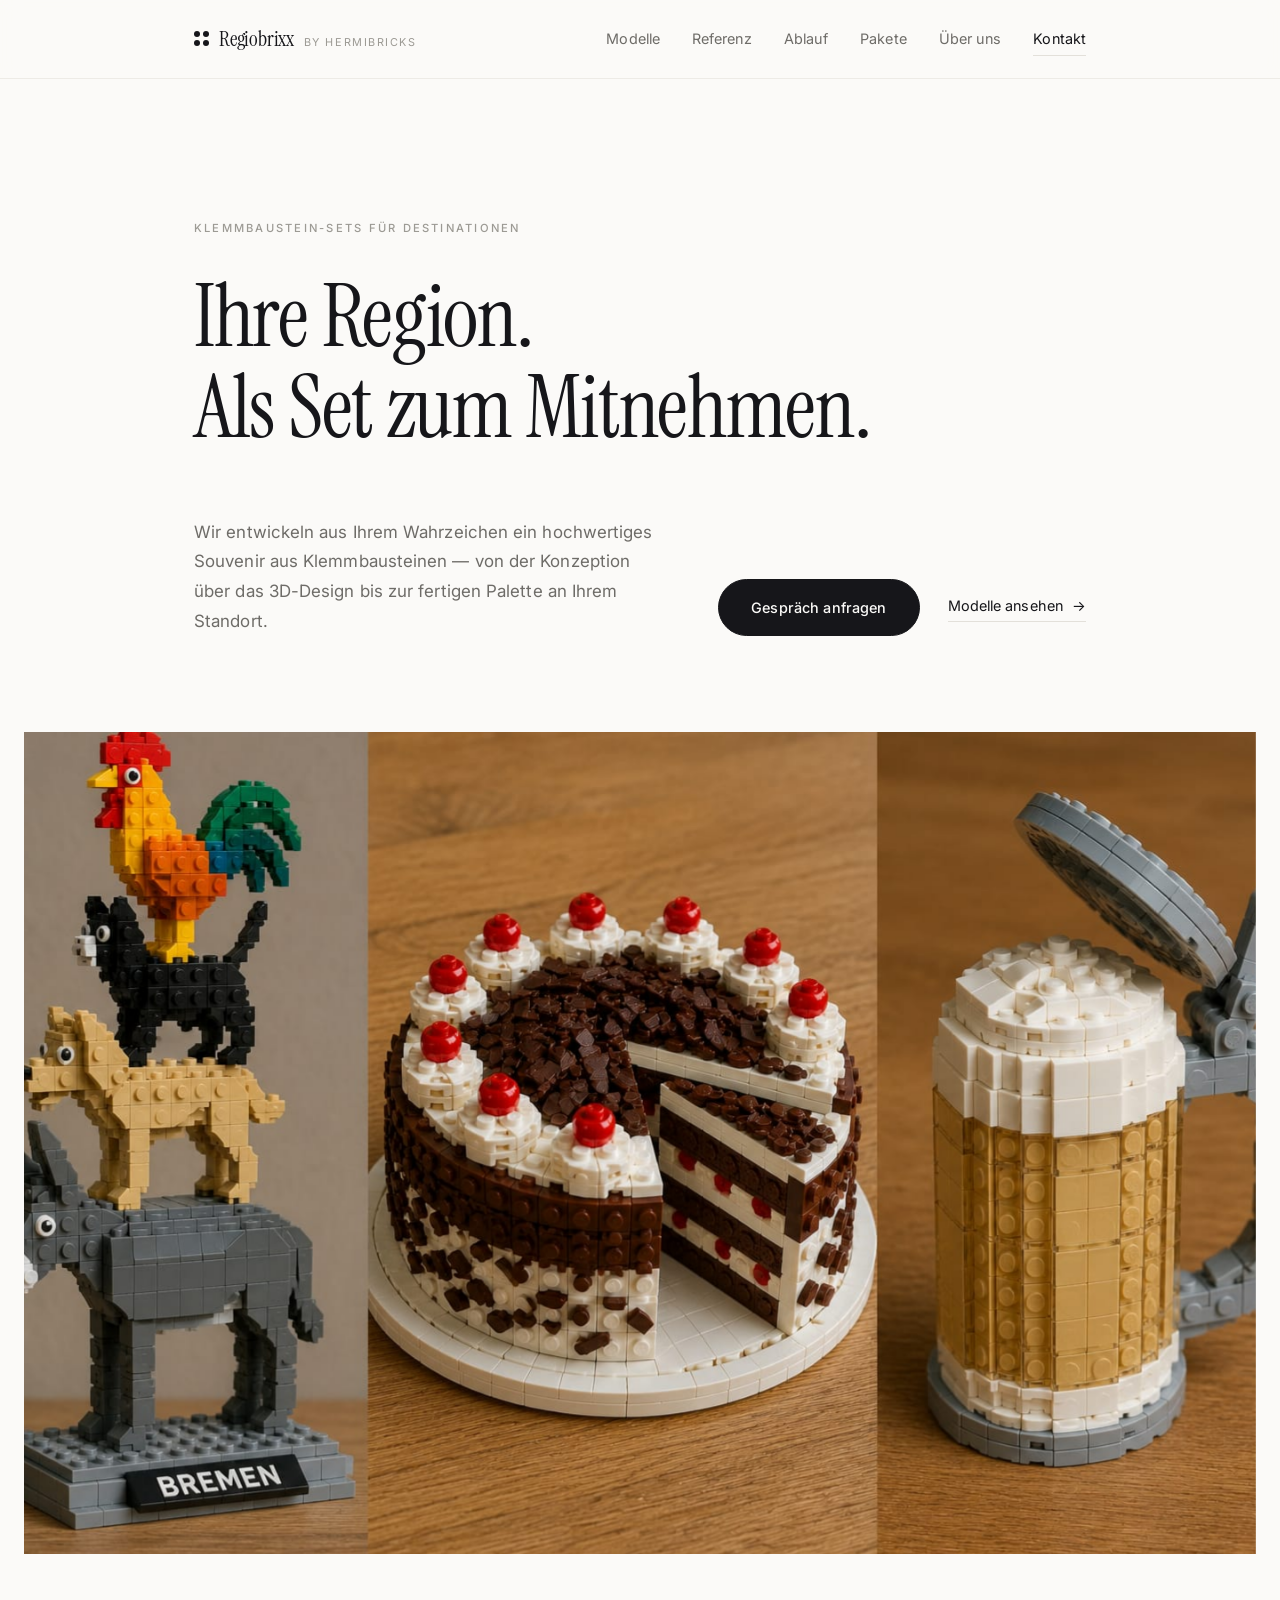
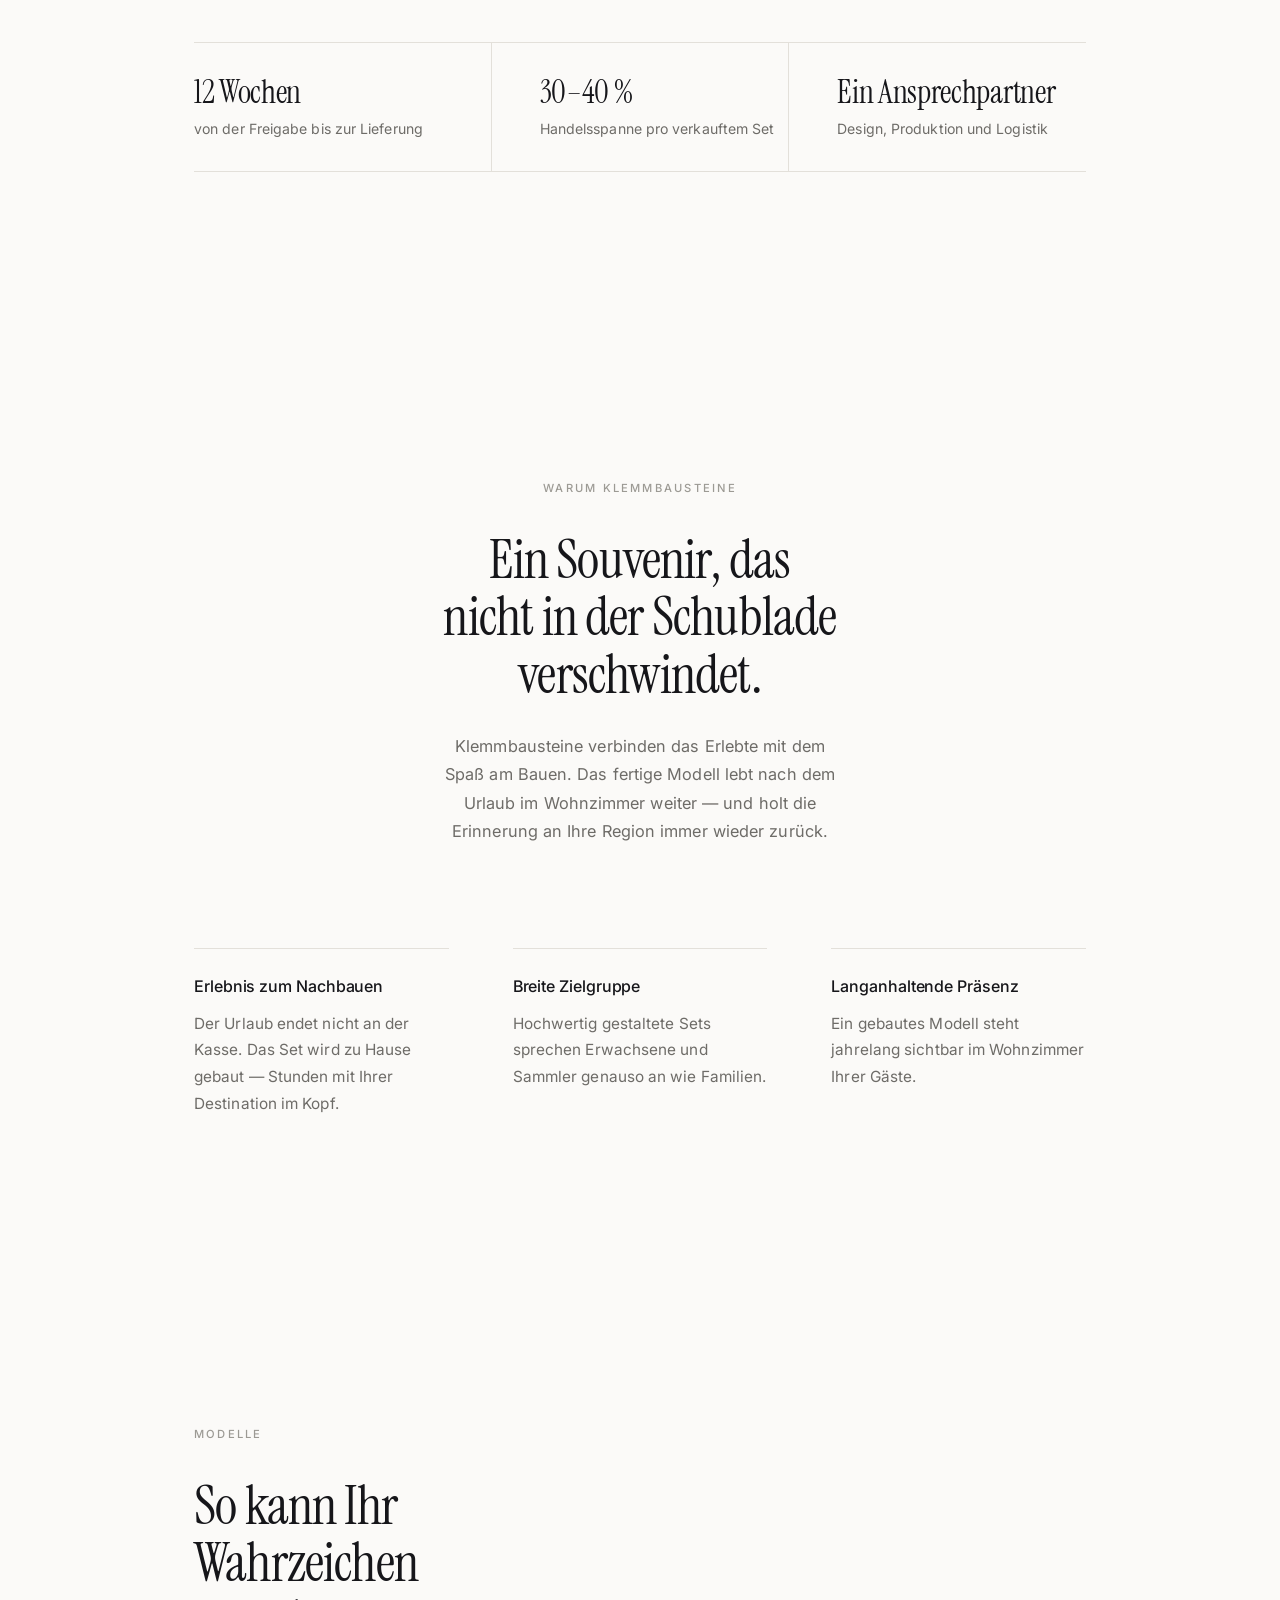
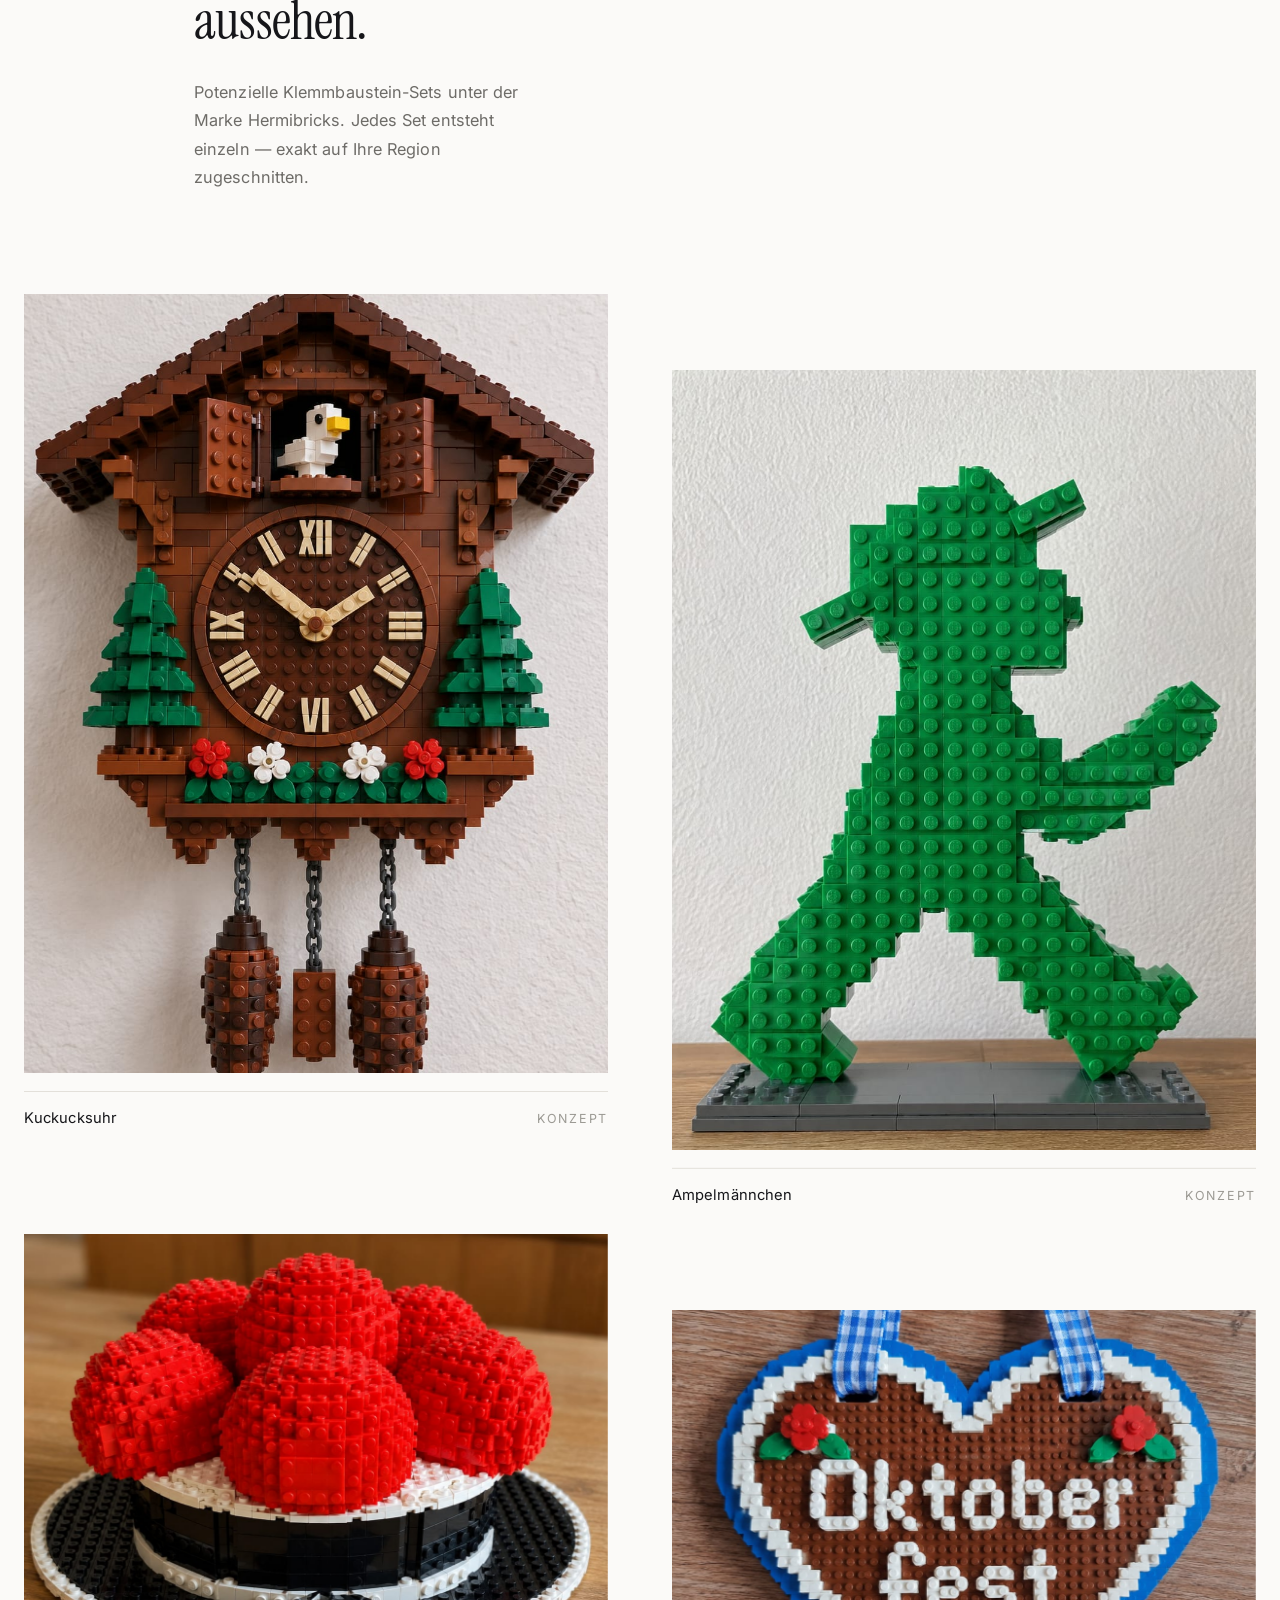
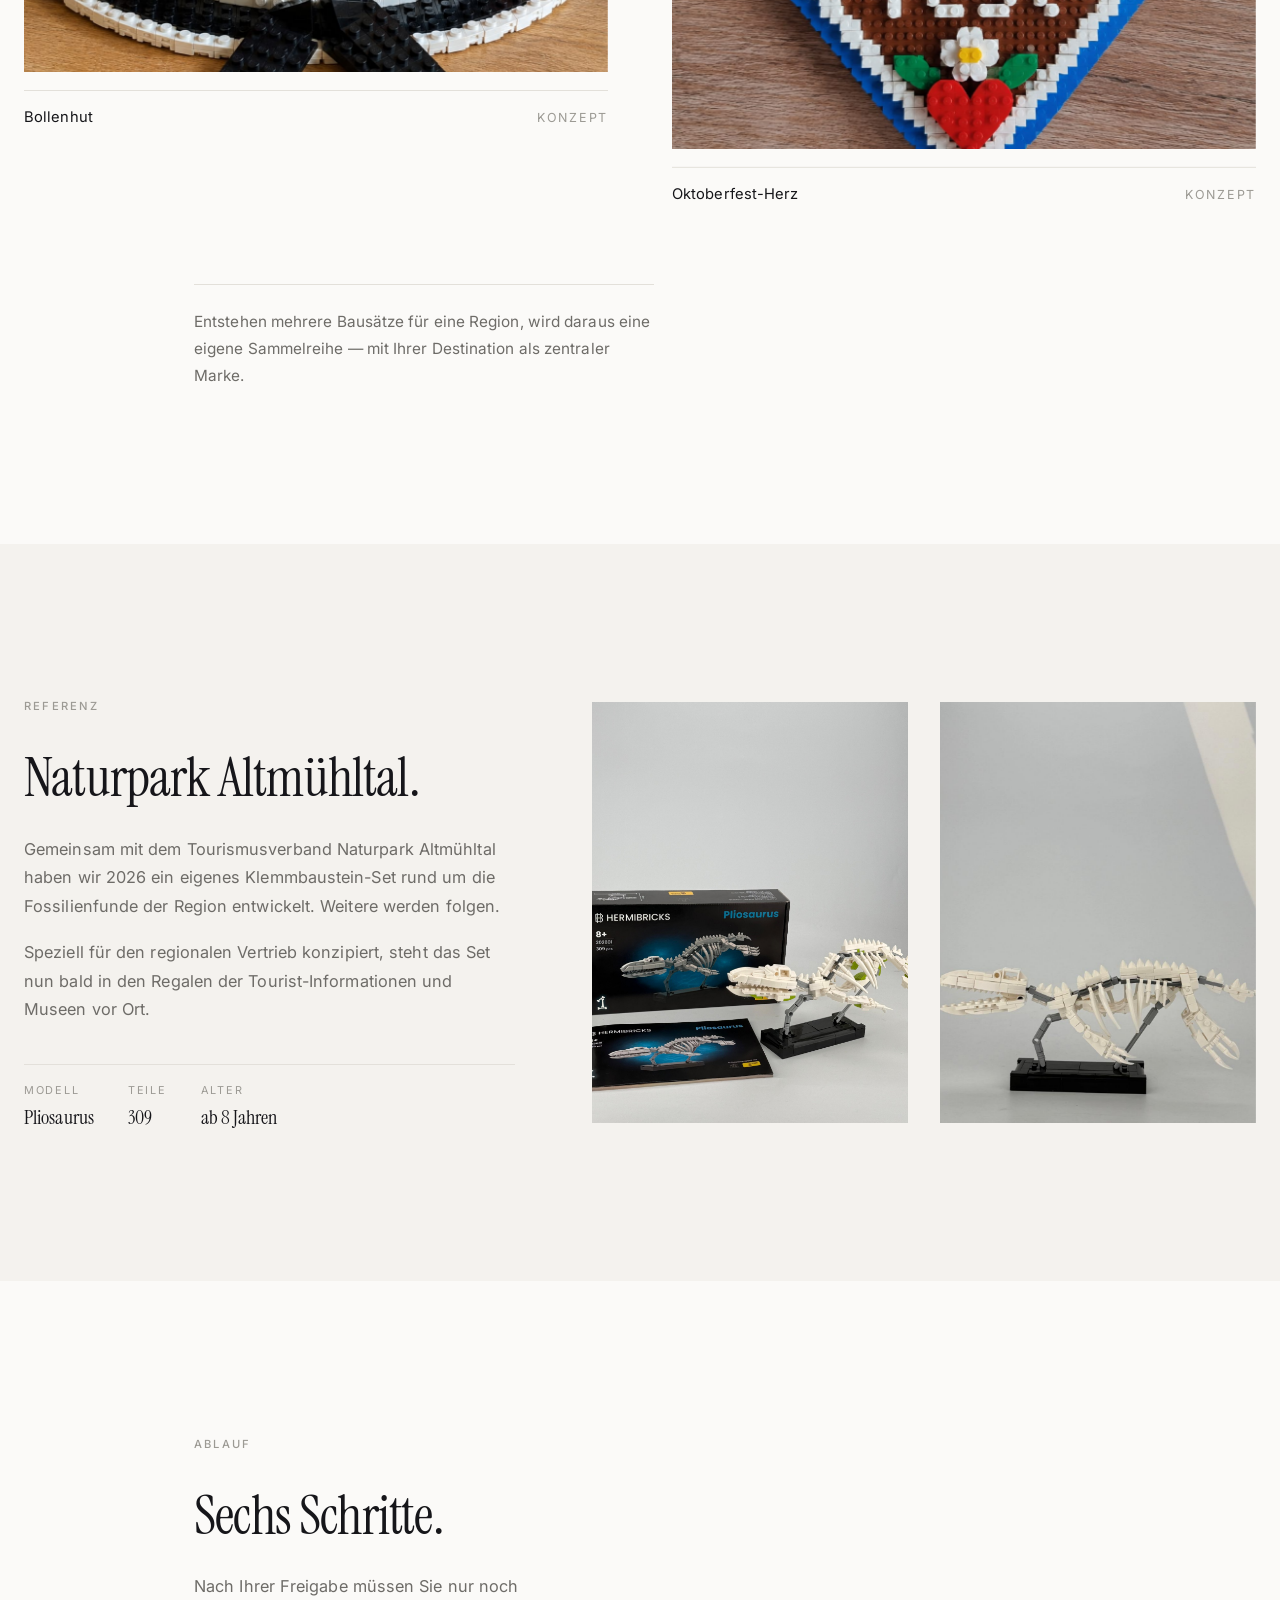
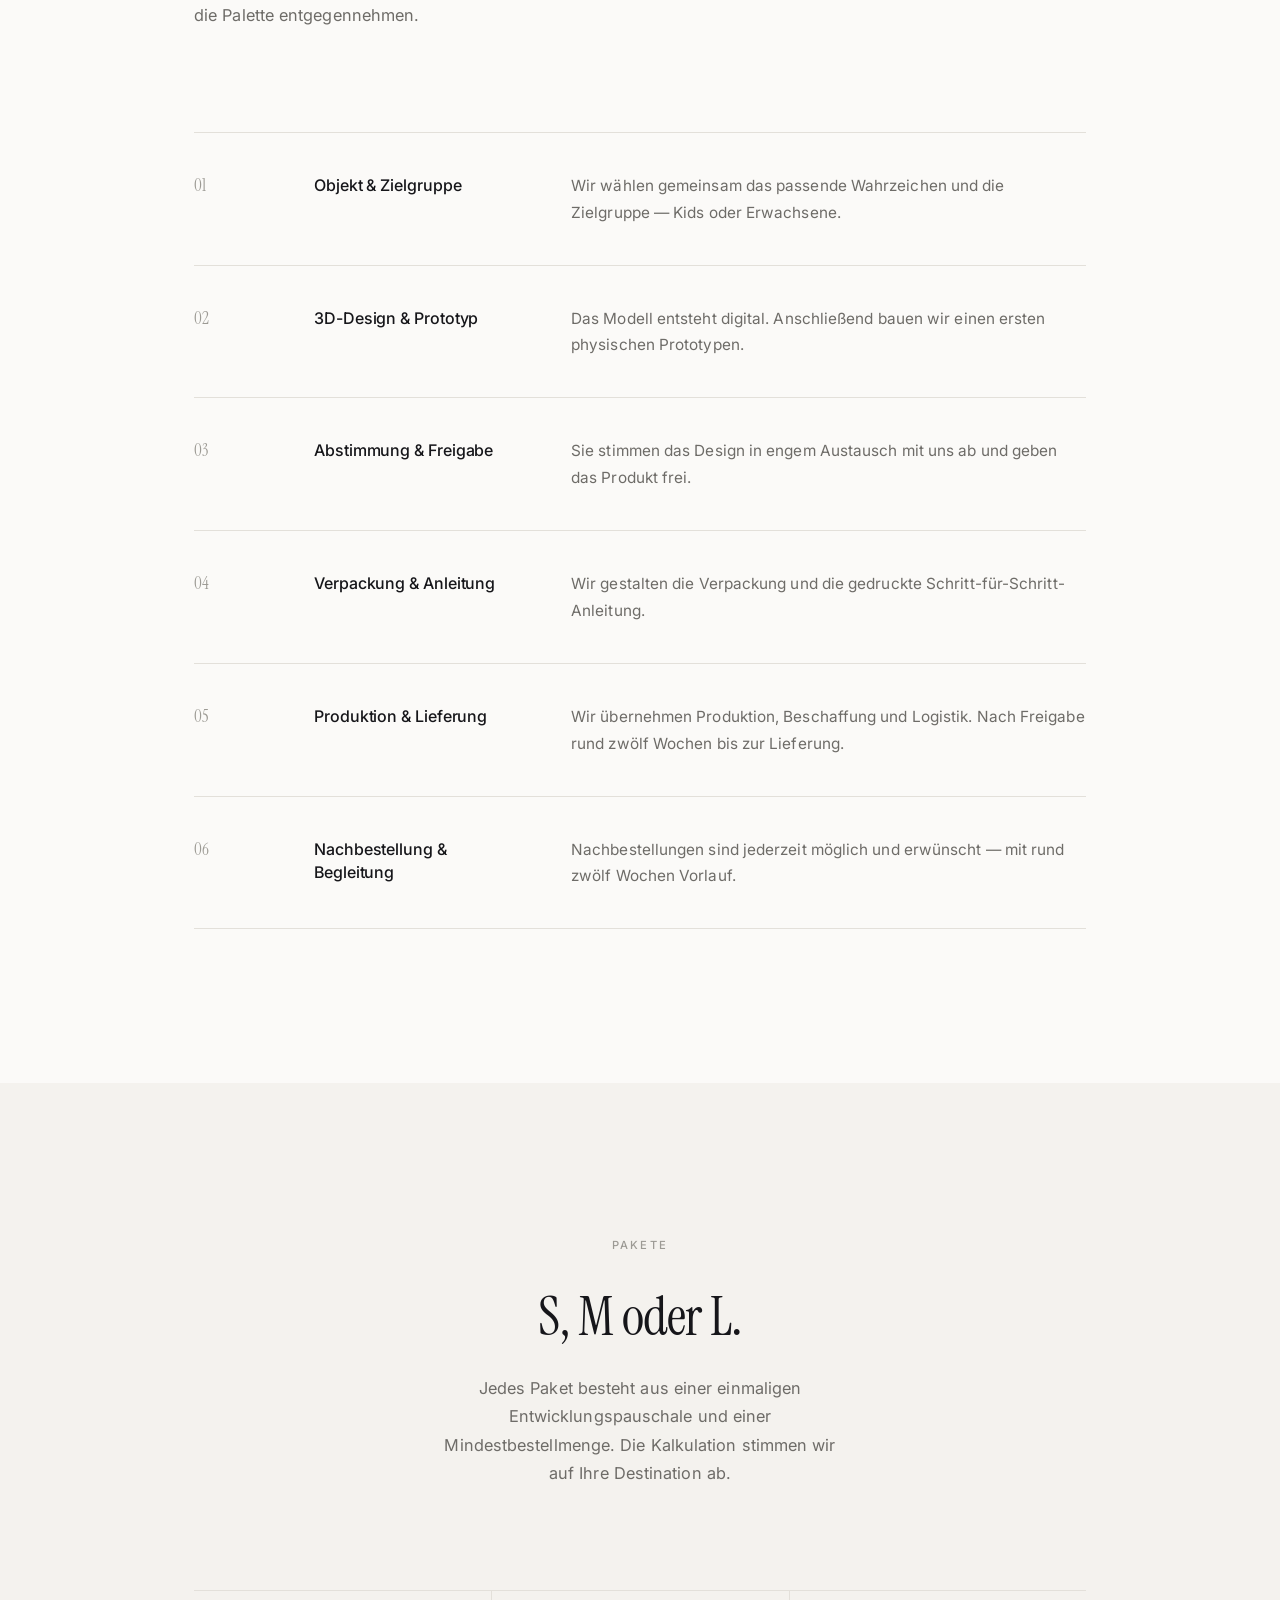
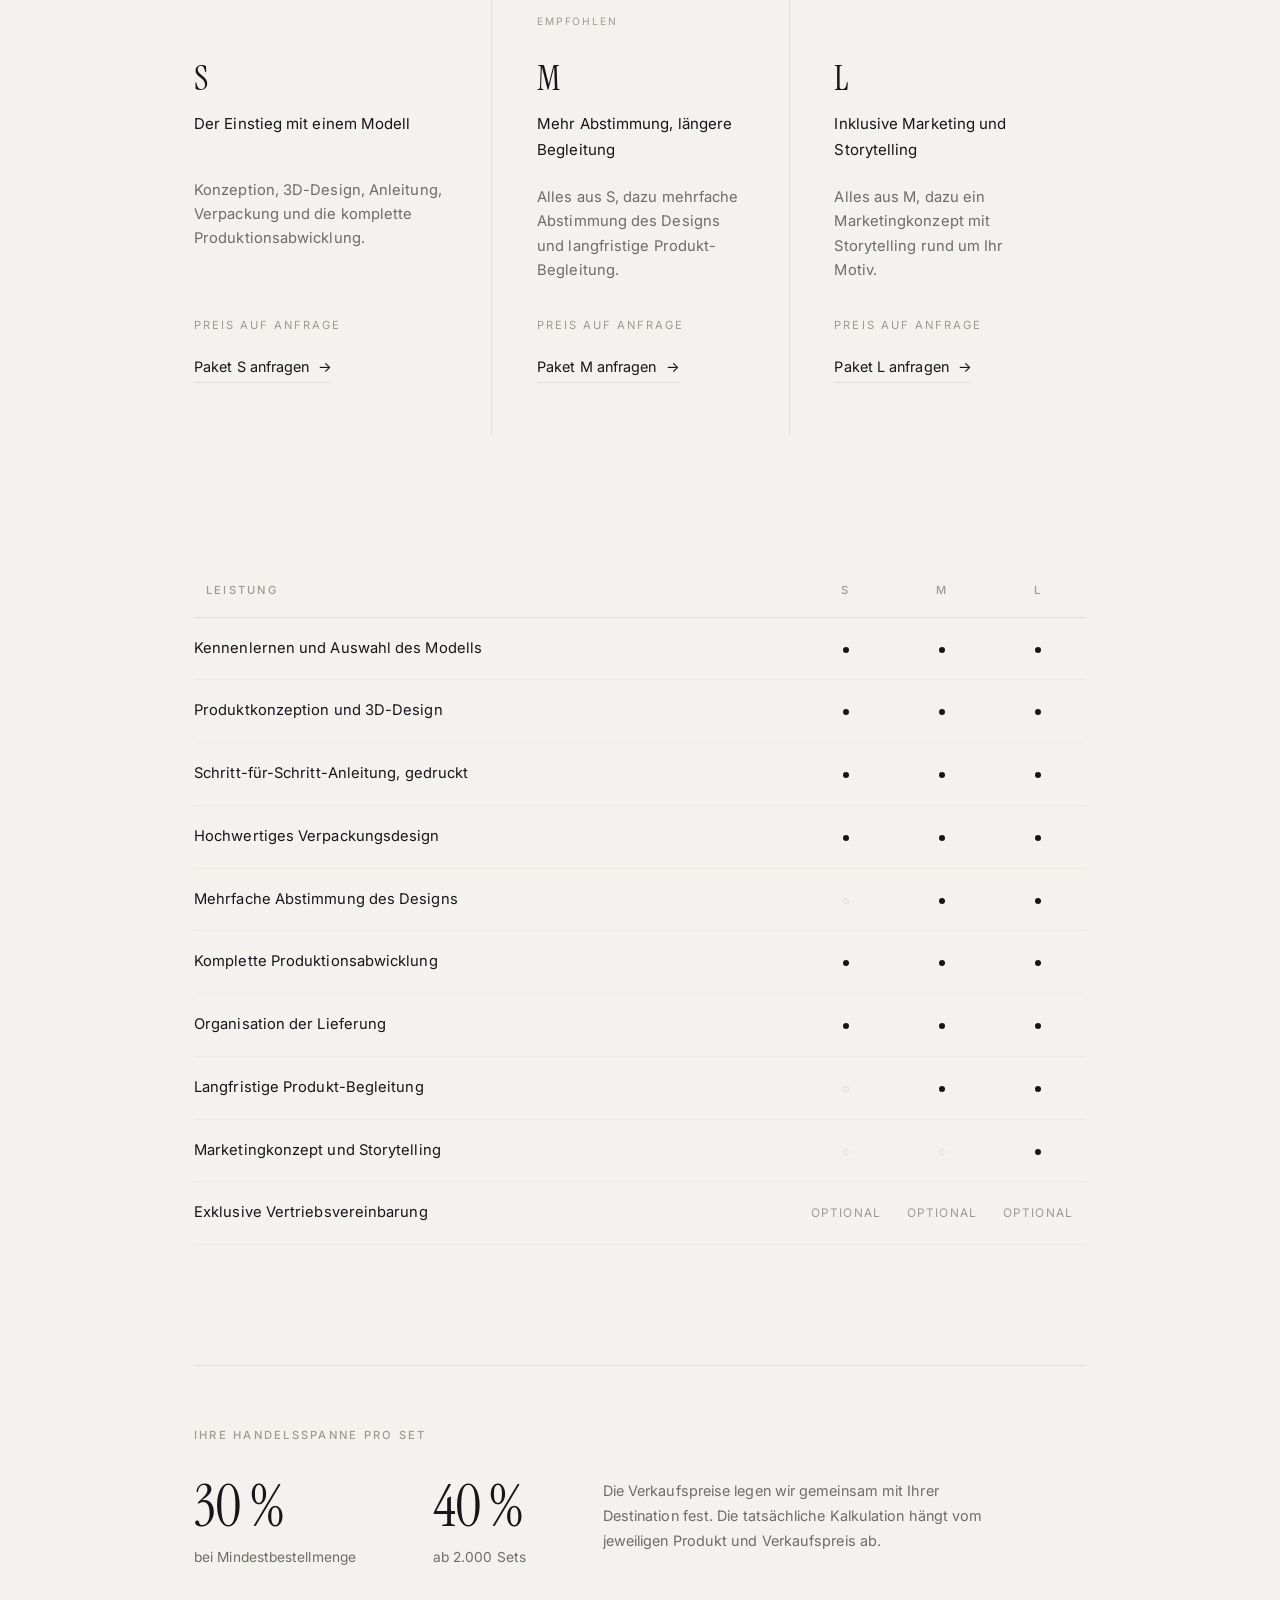
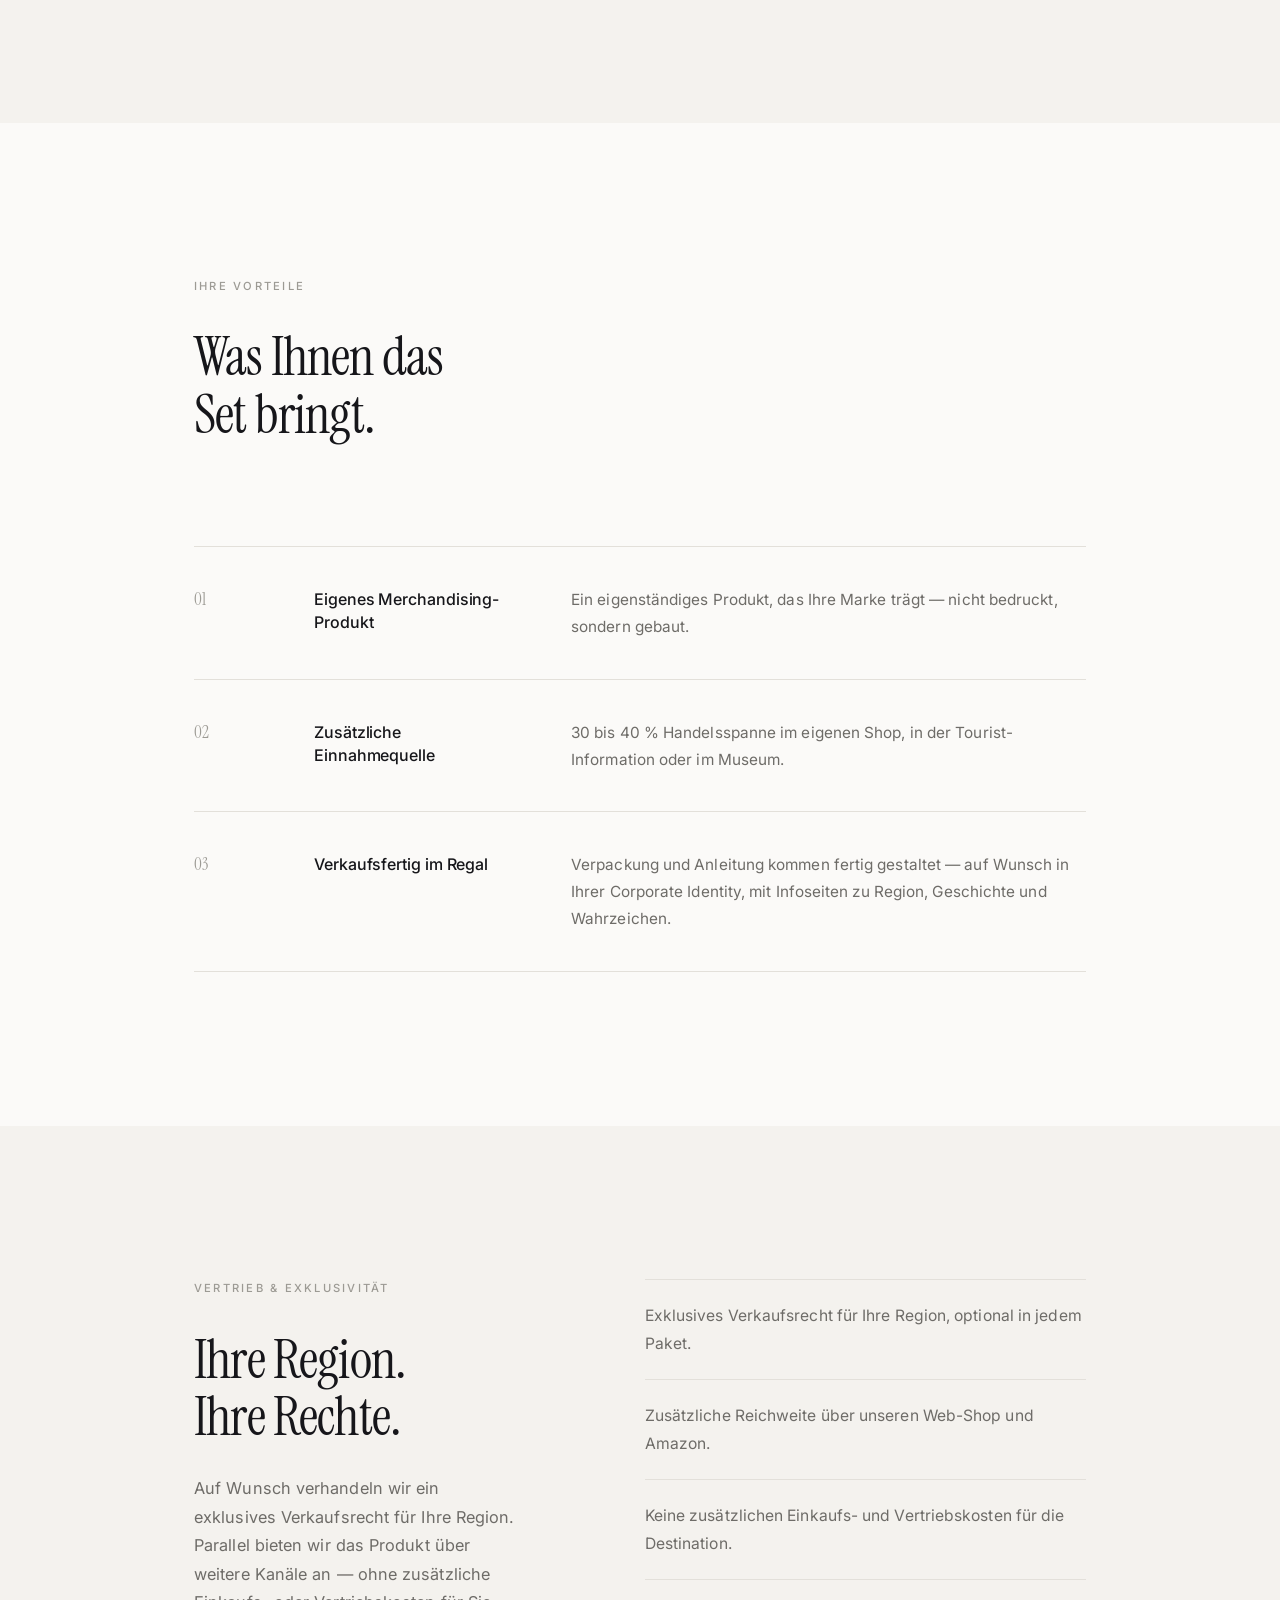
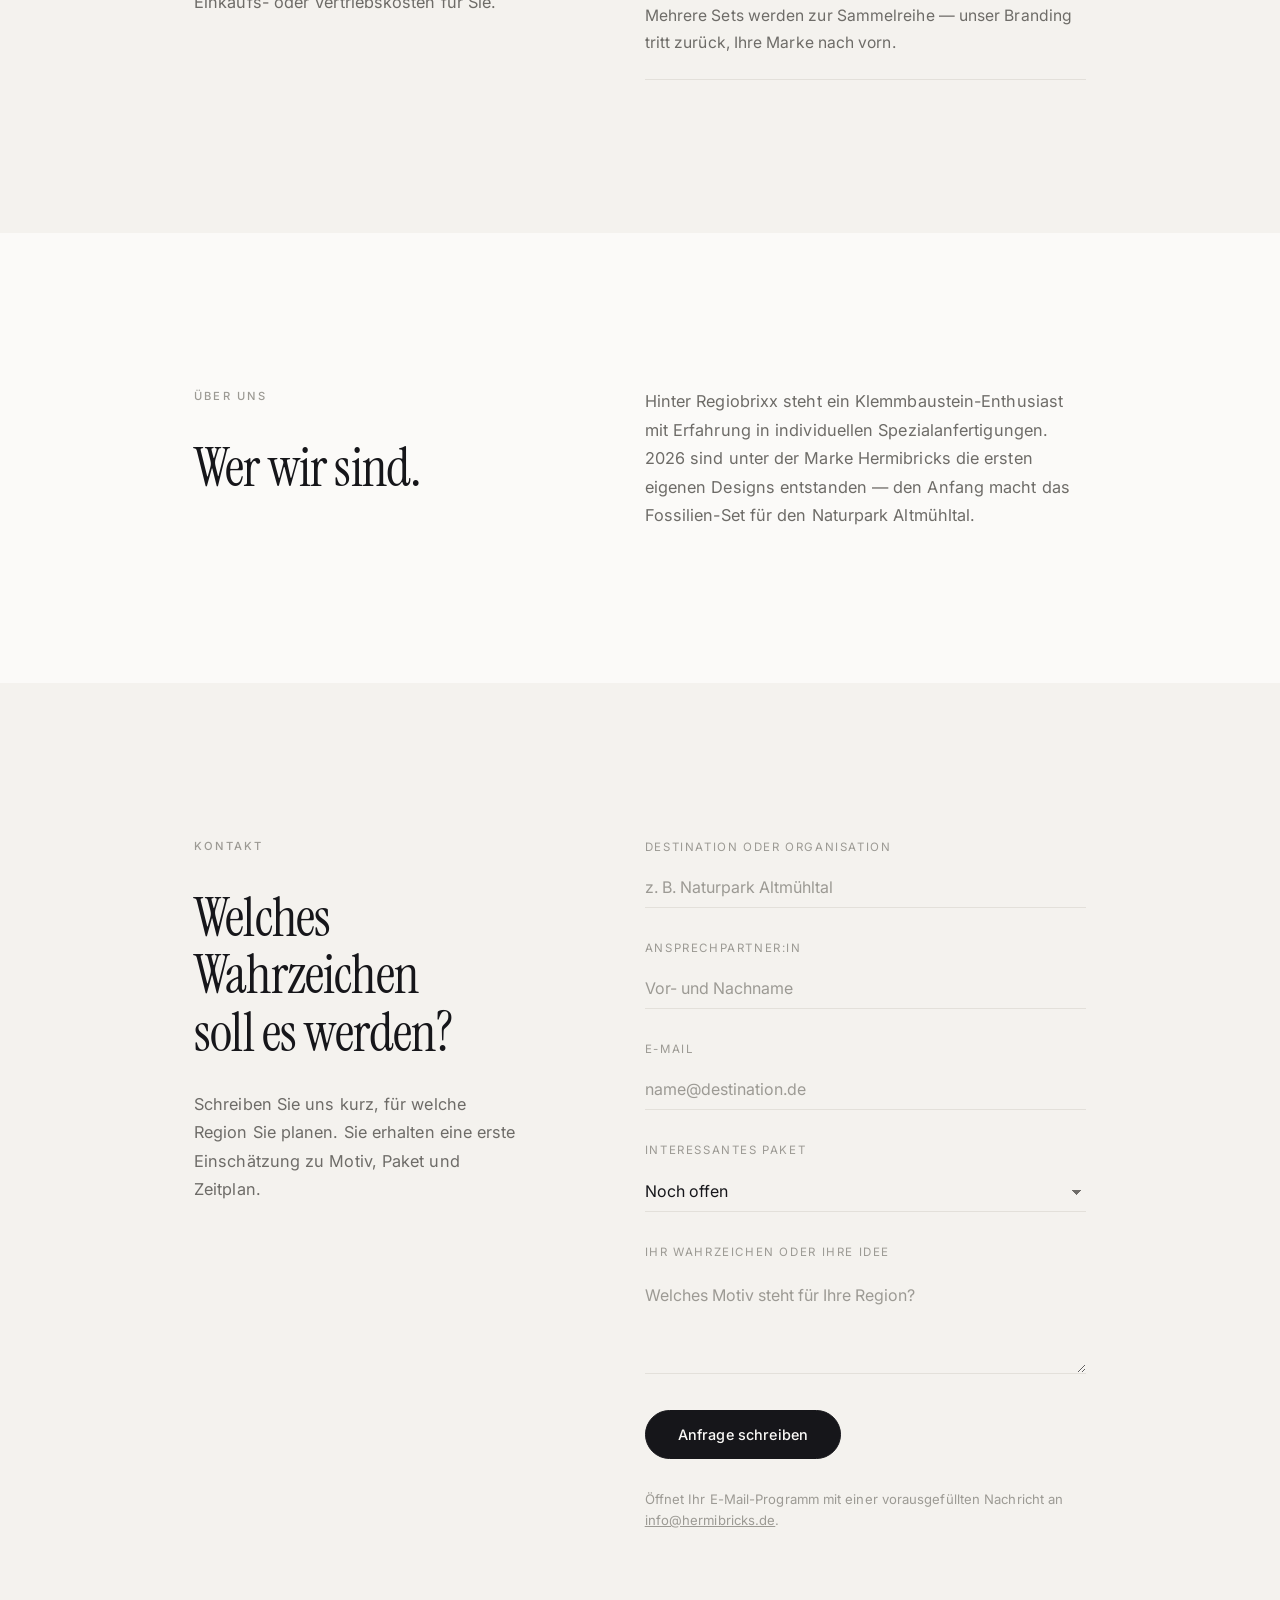
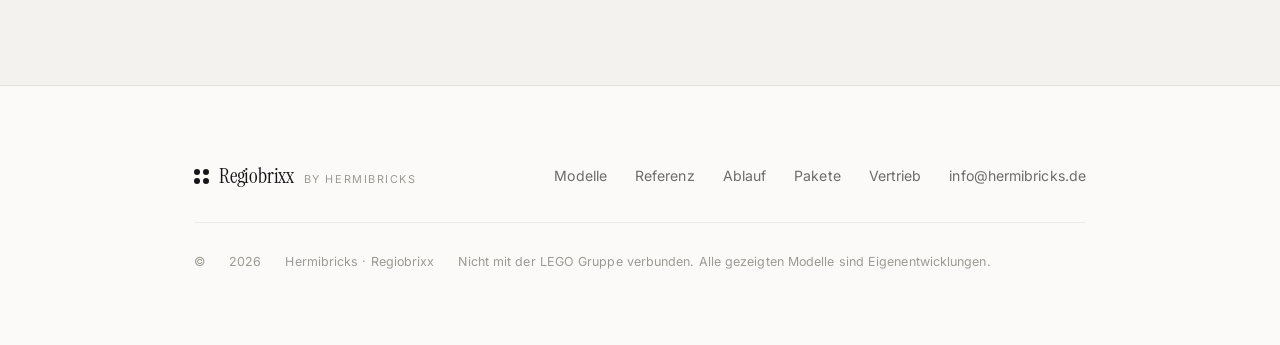
==== index.html @ d2cf9584 "Lege Regiobrixx-Landingpage an Statische Landingpage für Regiobrixx by Hermibricks, übernommen aus d" ====
<!doctype html>
<html lang="de">
<head>
<meta charset="utf-8">
<meta name="viewport" content="width=device-width, initial-scale=1">
<title>Regiobrixx — Ihre Region. Als Set zum Mitnehmen.</title>
<meta name="description" content="Regiobrixx by Hermibricks entwickelt individuelle Klemmbaustein-Sets für touristische Destinationen — von der Idee über das 3D-Design bis zur Produktion und Lieferung.">
<meta name="theme-color" content="#FBFAF8">
<meta property="og:title" content="Regiobrixx — Ihre Region. Als Set zum Mitnehmen.">
<meta property="og:description" content="Individuelle Klemmbaustein-Sets für touristische Destinationen.">
<meta property="og:image" content="images/kollektion.jpg">
<meta property="og:type" content="website">
<link rel="icon" href="data:image/svg+xml,%3Csvg xmlns='http://www.w3.org/2000/svg' viewBox='0 0 32 32'%3E%3Crect width='32' height='32' fill='%23FBFAF8'/%3E%3Cg fill='%2316161A'%3E%3Ccircle cx='12' cy='12' r='3'/%3E%3Ccircle cx='20' cy='12' r='3'/%3E%3Ccircle cx='12' cy='20' r='3'/%3E%3Ccircle cx='20' cy='20' r='3'/%3E%3C/g%3E%3C/svg%3E">
<link rel="preconnect" href="https://fonts.googleapis.com">
<link rel="preconnect" href="https://fonts.gstatic.com" crossorigin>
<link href="https://fonts.googleapis.com/css2?family=Instrument+Serif:ital@0;1&family=Inter:wght@300;400;500&display=swap" rel="stylesheet">
<link rel="stylesheet" href="styles.css">
</head>
<body>

<a class="skip" href="#main">Zum Inhalt springen</a>

<header class="site-header" id="top">
  <div class="wrap header-inner">
    <a class="brand" href="#top" aria-label="Regiobrixx Startseite">
      <span class="mark" aria-hidden="true"><i></i><i></i><i></i><i></i></span>
      <span class="brand-name">Regiobrixx</span>
      <span class="brand-by">by Hermibricks</span>
    </a>
    <nav class="nav" id="nav" aria-label="Hauptnavigation">
      <a href="#modelle">Modelle</a>
      <a href="#referenz">Referenz</a>
      <a href="#ablauf">Ablauf</a>
      <a href="#pakete">Pakete</a>
      <a href="#ueber-uns">Über uns</a>
      <a class="nav-cta" href="#kontakt">Kontakt</a>
    </nav>
    <button class="burger" id="burger" aria-expanded="false" aria-controls="nav" aria-label="Menü öffnen">
      <span></span><span></span>
    </button>
  </div>
</header>

<main id="main">

  <!-- ============ HERO ============ -->
  <section class="hero">
    <div class="wrap">
      <p class="kicker">Klemmbaustein-Sets für Destinationen</p>
      <h1>Ihre Region.<br>Als Set zum&nbsp;Mitnehmen.</h1>
      <div class="hero-foot">
        <p class="lead">
          Wir entwickeln aus Ihrem Wahrzeichen ein hochwertiges Souvenir aus Klemmbausteinen —
          von der Konzeption über das 3D-Design bis zur fertigen Palette an Ihrem Standort.
        </p>
        <div class="hero-actions">
          <a class="btn" href="#kontakt">Gespräch anfragen</a>
          <a class="link-arrow" href="#modelle">Modelle ansehen</a>
        </div>
      </div>
    </div>

    <div class="wrap-wide hero-figure">
      <div class="parallax" data-ratio="3/2">
        <img data-parallax="0.5" src="images/kollektion.jpg" alt="Drei Klemmbaustein-Modelle nebeneinander: Bremer Stadtmusikanten, Schwarzwälder Kirschtorte und ein Maßkrug" width="1536" height="1024" fetchpriority="high">
      </div>
    </div>

    <div class="wrap">
      <ul class="facts">
        <li><strong>12 Wochen</strong><span>von der Freigabe bis zur Lieferung</span></li>
        <li><strong>30–40 %</strong><span>Handelsspanne pro verkauftem Set</span></li>
        <li><strong>Ein Ansprechpartner</strong><span>Design, Produktion und Logistik</span></li>
      </ul>
    </div>
  </section>

  <!-- ============ WARUM ============ -->
  <section class="section" id="warum">
    <div class="wrap">
      <header class="sec-head">
        <p class="kicker">Warum Klemmbausteine</p>
        <h2>Ein Souvenir, das nicht in der Schublade verschwindet.</h2>
        <p class="sec-sub">
          Klemmbausteine verbinden das Erlebte mit dem Spaß am Bauen. Das fertige Modell lebt nach dem
          Urlaub im Wohnzimmer weiter — und holt die Erinnerung an Ihre Region immer wieder zurück.
        </p>
      </header>

      <div class="trio">
        <article class="reveal">
          <h3>Erlebnis zum Nachbauen</h3>
          <p>Der Urlaub endet nicht an der Kasse. Das Set wird zu Hause gebaut — Stunden mit Ihrer Destination im Kopf.</p>
        </article>
        <article class="reveal">
          <h3>Breite Zielgruppe</h3>
          <p>Hochwertig gestaltete Sets sprechen Erwachsene und Sammler genauso an wie Familien.</p>
        </article>
        <article class="reveal">
          <h3>Langanhaltende Präsenz</h3>
          <p>Ein gebautes Modell steht jahrelang sichtbar im Wohnzimmer Ihrer Gäste.</p>
        </article>
      </div>
    </div>
  </section>

  <!-- ============ MODELLE ============ -->
  <section class="section" id="modelle">
    <div class="wrap">
      <header class="sec-head sec-head-left">
        <p class="kicker">Modelle</p>
        <h2>So kann Ihr Wahrzeichen aussehen.</h2>
        <p class="sec-sub">
          Potenzielle Klemmbaustein-Sets unter der Marke Hermibricks. Jedes Set entsteht einzeln —
          exakt auf Ihre Region zugeschnitten.
        </p>
      </header>
    </div>

    <div class="wrap-wide">
      <div class="gallery">
        <figure class="reveal">
          <div class="parallax" data-ratio="3/4">
            <img data-parallax="0.35" src="images/kuckucksuhr.jpg" alt="Kuckucksuhr aus Klemmbausteinen mit Zifferblatt, Tannen, Kuckuck und Zapfengewichten" loading="lazy" width="1086" height="1448">
          </div>
          <figcaption><span>Kuckucksuhr</span><em>Konzept</em></figcaption>
        </figure>
        <figure class="reveal offset">
          <div class="parallax" data-ratio="3/4">
            <img data-parallax="0.55" src="images/ampelmaennchen.jpg" alt="Klemmbaustein-Modell des Berliner Ampelmännchens in Grün auf grauer Grundplatte" loading="lazy" width="1086" height="1448">
          </div>
          <figcaption><span>Ampelmännchen</span><em>Konzept</em></figcaption>
        </figure>
        <figure class="reveal">
          <div class="parallax" data-ratio="4/3">
            <img data-parallax="0.55" src="images/bollenhut.jpg" alt="Bollenhut aus Klemmbausteinen mit roten Bollen auf schwarzem Hut" loading="lazy" width="1448" height="1086">
          </div>
          <figcaption><span>Bollenhut</span><em>Konzept</em></figcaption>
        </figure>
        <figure class="reveal offset">
          <div class="parallax" data-ratio="4/3">
            <img data-parallax="0.35" src="images/lebkuchenherz.jpg" alt="Lebkuchenherz aus Klemmbausteinen mit dem Schriftzug Oktoberfest und blau-weißem Band" loading="lazy" width="1448" height="1086">
          </div>
          <figcaption><span>Oktoberfest-Herz</span><em>Konzept</em></figcaption>
        </figure>
      </div>
    </div>

    <div class="wrap">
      <p class="aside-note">
        Entstehen mehrere Bausätze für eine Region, wird daraus eine eigene Sammelreihe —
        mit Ihrer Destination als zentraler Marke.
      </p>
    </div>
  </section>

  <!-- ============ REFERENZ ============ -->
  <section class="section section-alt" id="referenz">
    <div class="wrap-wide reference">
      <header class="reference-text">
        <p class="kicker">Referenz</p>
        <h2>Naturpark Altmühltal.</h2>
        <p class="sec-sub">
          Gemeinsam mit dem Tourismusverband Naturpark Altmühltal haben wir 2026 ein eigenes
          Klemmbaustein-Set rund um die Fossilienfunde der Region entwickelt. Weitere werden folgen.
        </p>
        <p class="sec-sub">
          Speziell für den regionalen Vertrieb konzipiert, steht das Set nun bald in den Regalen
          der Tourist-Informationen und Museen vor Ort.
        </p>
        <dl class="specs">
          <div><dt>Modell</dt><dd>Pliosaurus</dd></div>
          <div><dt>Teile</dt><dd>309</dd></div>
          <div><dt>Alter</dt><dd>ab 8 Jahren</dd></div>
        </dl>
      </header>

      <div class="reference-figures">
        <figure class="reveal">
          <div class="parallax" data-ratio="3/4">
            <img data-parallax="0.4" src="images/altmuehltal-set.jpg" alt="Verpackung, gedruckte Anleitung und aufgebautes Pliosaurus-Skelett des Hermibricks-Sets für den Naturpark Altmühltal" loading="lazy" width="1500" height="2000">
          </div>
        </figure>
        <figure class="reveal">
          <div class="parallax" data-ratio="3/4">
            <img data-parallax="0.55" src="images/altmuehltal-modell.jpg" alt="Aufgebautes Pliosaurus-Skelett aus hellen Klemmbausteinen auf schwarzem Sockel" loading="lazy" width="1199" height="1600">
          </div>
        </figure>
      </div>
    </div>
  </section>

  <!-- ============ ABLAUF ============ -->
  <section class="section" id="ablauf">
    <div class="wrap">
      <header class="sec-head sec-head-left">
        <p class="kicker">Ablauf</p>
        <h2>Sechs Schritte.</h2>
        <p class="sec-sub">Nach Ihrer Freigabe müssen Sie nur noch die Palette entgegennehmen.</p>
      </header>

      <ol class="steps">
        <li class="reveal"><span class="num">01</span>
          <h3>Objekt &amp; Zielgruppe</h3>
          <p>Wir wählen gemeinsam das passende Wahrzeichen und die Zielgruppe — Kids oder Erwachsene.</p></li>
        <li class="reveal"><span class="num">02</span>
          <h3>3D-Design &amp; Prototyp</h3>
          <p>Das Modell entsteht digital. Anschließend bauen wir einen ersten physischen Prototypen.</p></li>
        <li class="reveal"><span class="num">03</span>
          <h3>Abstimmung &amp; Freigabe</h3>
          <p>Sie stimmen das Design in engem Austausch mit uns ab und geben das Produkt frei.</p></li>
        <li class="reveal"><span class="num">04</span>
          <h3>Verpackung &amp; Anleitung</h3>
          <p>Wir gestalten die Verpackung und die gedruckte Schritt-für-Schritt-Anleitung.</p></li>
        <li class="reveal"><span class="num">05</span>
          <h3>Produktion &amp; Lieferung</h3>
          <p>Wir übernehmen Produktion, Beschaffung und Logistik. Nach Freigabe rund zwölf Wochen bis zur Lieferung.</p></li>
        <li class="reveal"><span class="num">06</span>
          <h3>Nachbestellung &amp; Begleitung</h3>
          <p>Nachbestellungen sind jederzeit möglich und erwünscht — mit rund zwölf Wochen Vorlauf.</p></li>
      </ol>
    </div>
  </section>

  <!-- ============ PAKETE ============ -->
  <section class="section section-alt" id="pakete">
    <div class="wrap">
      <header class="sec-head">
        <p class="kicker">Pakete</p>
        <h2>S, M oder L.</h2>
        <p class="sec-sub">
          Jedes Paket besteht aus einer einmaligen Entwicklungspauschale und einer Mindestbestellmenge.
          Die Kalkulation stimmen wir auf Ihre Destination ab.
        </p>
      </header>

      <div class="plans">
        <article class="plan reveal">
          <h3>S</h3>
          <p class="plan-for">Der Einstieg mit einem Modell</p>
          <p class="plan-scope">Konzeption, 3D-Design, Anleitung, Verpackung und die komplette Produktionsabwicklung.</p>
          <p class="plan-ask">Preis auf Anfrage</p>
          <a class="link-arrow" href="#kontakt">Paket S anfragen</a>
        </article>
        <article class="plan reveal">
          <p class="plan-tag">Empfohlen</p>
          <h3>M</h3>
          <p class="plan-for">Mehr Abstimmung, längere Begleitung</p>
          <p class="plan-scope">Alles aus S, dazu mehrfache Abstimmung des Designs und langfristige Produkt-Begleitung.</p>
          <p class="plan-ask">Preis auf Anfrage</p>
          <a class="link-arrow" href="#kontakt">Paket M anfragen</a>
        </article>
        <article class="plan reveal">
          <h3>L</h3>
          <p class="plan-for">Inklusive Marketing und Storytelling</p>
          <p class="plan-scope">Alles aus M, dazu ein Marketingkonzept mit Storytelling rund um Ihr Motiv.</p>
          <p class="plan-ask">Preis auf Anfrage</p>
          <a class="link-arrow" href="#kontakt">Paket L anfragen</a>
        </article>
      </div>

      <div class="table-scroll">
        <table class="matrix">
          <caption class="sr-only">Leistungsumfang der Pakete S, M und L</caption>
          <thead>
            <tr><th scope="col">Leistung</th><th scope="col">S</th><th scope="col">M</th><th scope="col">L</th></tr>
          </thead>
          <tbody>
            <tr><th scope="row">Kennenlernen und Auswahl des Modells</th><td><i class="on" role="img" aria-label="enthalten"></i></td><td><i class="on" role="img" aria-label="enthalten"></i></td><td><i class="on" role="img" aria-label="enthalten"></i></td></tr>
            <tr><th scope="row">Produktkonzeption und 3D-Design</th><td><i class="on" role="img" aria-label="enthalten"></i></td><td><i class="on" role="img" aria-label="enthalten"></i></td><td><i class="on" role="img" aria-label="enthalten"></i></td></tr>
            <tr><th scope="row">Schritt-für-Schritt-Anleitung, gedruckt</th><td><i class="on" role="img" aria-label="enthalten"></i></td><td><i class="on" role="img" aria-label="enthalten"></i></td><td><i class="on" role="img" aria-label="enthalten"></i></td></tr>
            <tr><th scope="row">Hochwertiges Verpackungsdesign</th><td><i class="on" role="img" aria-label="enthalten"></i></td><td><i class="on" role="img" aria-label="enthalten"></i></td><td><i class="on" role="img" aria-label="enthalten"></i></td></tr>
            <tr><th scope="row">Mehrfache Abstimmung des Designs</th><td><i class="off" role="img" aria-label="nicht enthalten"></i></td><td><i class="on" role="img" aria-label="enthalten"></i></td><td><i class="on" role="img" aria-label="enthalten"></i></td></tr>
            <tr><th scope="row">Komplette Produktionsabwicklung</th><td><i class="on" role="img" aria-label="enthalten"></i></td><td><i class="on" role="img" aria-label="enthalten"></i></td><td><i class="on" role="img" aria-label="enthalten"></i></td></tr>
            <tr><th scope="row">Organisation der Lieferung</th><td><i class="on" role="img" aria-label="enthalten"></i></td><td><i class="on" role="img" aria-label="enthalten"></i></td><td><i class="on" role="img" aria-label="enthalten"></i></td></tr>
            <tr><th scope="row">Langfristige Produkt-Begleitung</th><td><i class="off" role="img" aria-label="nicht enthalten"></i></td><td><i class="on" role="img" aria-label="enthalten"></i></td><td><i class="on" role="img" aria-label="enthalten"></i></td></tr>
            <tr><th scope="row">Marketingkonzept und Storytelling</th><td><i class="off" role="img" aria-label="nicht enthalten"></i></td><td><i class="off" role="img" aria-label="nicht enthalten"></i></td><td><i class="on" role="img" aria-label="enthalten"></i></td></tr>
            <tr><th scope="row">Exklusive Vertriebsvereinbarung</th><td><span class="opt">optional</span></td><td><span class="opt">optional</span></td><td><span class="opt">optional</span></td></tr>
          </tbody>
        </table>
      </div>

      <div class="margins reveal">
        <p class="kicker">Ihre Handelsspanne pro Set</p>
        <div class="margins-row">
          <div><strong>30 %</strong><span>bei Mindestbestellmenge</span></div>
          <div><strong>40 %</strong><span>ab 2.000 Sets</span></div>
          <p class="margins-note">
            Die Verkaufspreise legen wir gemeinsam mit Ihrer Destination fest. Die tatsächliche
            Kalkulation hängt vom jeweiligen Produkt und Verkaufspreis ab.
          </p>
        </div>
      </div>
    </div>
  </section>

  <!-- ============ VORTEILE ============ -->
  <section class="section" id="vorteile">
    <div class="wrap">
      <header class="sec-head sec-head-left">
        <p class="kicker">Ihre Vorteile</p>
        <h2>Was Ihnen das Set bringt.</h2>
      </header>
      <ol class="perks">
        <li class="reveal"><span class="num">01</span><h3>Eigenes Merchandising-Produkt</h3>
          <p>Ein eigenständiges Produkt, das Ihre Marke trägt — nicht bedruckt, sondern gebaut.</p></li>
        <li class="reveal"><span class="num">02</span><h3>Zusätzliche Einnahmequelle</h3>
          <p>30 bis 40 % Handelsspanne im eigenen Shop, in der Tourist-Information oder im Museum.</p></li>
        <li class="reveal"><span class="num">03</span><h3>Verkaufsfertig im Regal</h3>
          <p>Verpackung und Anleitung kommen fertig gestaltet — auf Wunsch in Ihrer Corporate Identity,
             mit Infoseiten zu Region, Geschichte und Wahrzeichen.</p></li>
      </ol>
    </div>
  </section>

  <!-- ============ VERTRIEB ============ -->
  <section class="section section-alt" id="vertrieb">
    <div class="wrap split">
      <header class="sec-head sec-head-left">
        <p class="kicker">Vertrieb &amp; Exklusivität</p>
        <h2>Ihre Region.<br>Ihre Rechte.</h2>
        <p class="sec-sub">
          Auf Wunsch verhandeln wir ein exklusives Verkaufsrecht für Ihre Region. Parallel bieten wir das
          Produkt über weitere Kanäle an — ohne zusätzliche Einkaufs- oder Vertriebskosten für Sie.
        </p>
      </header>
      <ul class="rows">
        <li class="reveal">Exklusives Verkaufsrecht für Ihre Region, optional in jedem Paket.</li>
        <li class="reveal">Zusätzliche Reichweite über unseren Web-Shop und Amazon.</li>
        <li class="reveal">Keine zusätzlichen Einkaufs- und Vertriebskosten für die Destination.</li>
        <li class="reveal">Mehrere Sets werden zur Sammelreihe — unser Branding tritt zurück, Ihre Marke nach vorn.</li>
      </ul>
    </div>
  </section>

  <!-- ============ ÜBER UNS ============ -->
  <section class="section" id="ueber-uns">
    <div class="wrap split">
      <header class="sec-head sec-head-left">
        <p class="kicker">Über uns</p>
        <h2>Wer wir sind.</h2>
      </header>
      <div class="about-body">
        <p>
          Hinter Regiobrixx steht ein Klemmbaustein-Enthusiast mit Erfahrung in individuellen
          Spezialanfertigungen. 2026 sind unter der Marke Hermibricks die ersten eigenen Designs
          entstanden — den Anfang macht das Fossilien-Set für den Naturpark Altmühltal.
        </p>
      </div>
    </div>
  </section>

  <!-- ============ KONTAKT ============ -->
  <section class="section section-alt" id="kontakt">
    <div class="wrap split">
      <header class="sec-head sec-head-left">
        <p class="kicker">Kontakt</p>
        <h2>Welches Wahrzeichen soll es werden?</h2>
        <p class="sec-sub">
          Schreiben Sie uns kurz, für welche Region Sie planen. Sie erhalten eine erste Einschätzung
          zu Motiv, Paket und Zeitplan.
        </p>
      </header>

      <form class="form" id="form" novalidate>
        <label>Destination oder Organisation
          <input type="text" name="org" required autocomplete="organization" placeholder="z. B. Naturpark Altmühltal">
        </label>
        <label>Ansprechpartner:in
          <input type="text" name="name" required autocomplete="name" placeholder="Vor- und Nachname">
        </label>
        <label>E-Mail
          <input type="email" name="email" required autocomplete="email" placeholder="name@destination.de">
        </label>
        <label>Interessantes Paket
          <select name="paket">
            <option>Noch offen</option><option>S</option><option>M</option><option>L</option>
          </select>
        </label>
        <label>Ihr Wahrzeichen oder Ihre Idee
          <textarea name="idee" rows="3" placeholder="Welches Motiv steht für Ihre Region?"></textarea>
        </label>
        <button class="btn" type="submit">Anfrage schreiben</button>
        <p class="form-hint" id="form-hint">Öffnet Ihr E-Mail-Programm mit einer vorausgefüllten Nachricht an <a href="mailto:info@hermibricks.de">info@hermibricks.de</a>.</p>
      </form>
    </div>
  </section>

</main>

<footer class="site-footer">
  <div class="wrap footer-inner">
    <a class="brand" href="#top">
      <span class="mark" aria-hidden="true"><i></i><i></i><i></i><i></i></span>
      <span class="brand-name">Regiobrixx</span>
      <span class="brand-by">by Hermibricks</span>
    </a>
    <nav class="footer-nav" aria-label="Fußzeile">
      <a href="#modelle">Modelle</a><a href="#referenz">Referenz</a><a href="#ablauf">Ablauf</a>
      <a href="#pakete">Pakete</a><a href="#vertrieb">Vertrieb</a>
      <a href="mailto:info@hermibricks.de">info@hermibricks.de</a>
    </nav>
    <p class="footer-legal">
      © <span id="year">2026</span> Hermibricks · Regiobrixx
      <span>Nicht mit der LEGO Gruppe verbunden. Alle gezeigten Modelle sind Eigenentwicklungen.</span>
    </p>
  </div>
</footer>

<script src="main.js"></script>
</body>
</html>
---- styles.css ----
/* ============================================================
   Regiobrixx — Landing Page
   Ruhig, editorial, viel Weißraum.
   ============================================================ */

:root{
  --paper:#FBFAF8;
  --paper-alt:#F4F2EE;
  --ink:#16161A;
  --ink-soft:#6E6C68;
  --ink-faint:#9C9A94;
  --rule:#E3E0DA;
  --rule-soft:#EDEBE6;

  --wrap:940px;
  --wrap-wide:1320px;
  --gutter:24px;

  --serif:"Instrument Serif",Georgia,"Times New Roman",serif;
  --sans:"Inter",system-ui,-apple-system,"Segoe UI",sans-serif;

  --space-section:clamp(88px,12vw,176px);
}

*,*::before,*::after{box-sizing:border-box}

html{scroll-behavior:smooth;scroll-padding-top:100px;-webkit-text-size-adjust:100%}

body{
  margin:0;
  background:var(--paper);
  color:var(--ink);
  font-family:var(--sans);
  font-size:17px;
  font-weight:400;
  line-height:1.75;
  letter-spacing:.005em;
  -webkit-font-smoothing:antialiased;
  text-rendering:optimizeLegibility;
  overflow-x:hidden;
}

img{max-width:100%;height:auto;display:block}
p{margin:0}
a{color:inherit}

h1,h2{
  font-family:var(--serif);font-weight:400;letter-spacing:-.015em;
  line-height:1.06;margin:0;text-wrap:balance;
}
h1{font-size:clamp(2.9rem,7.2vw,5.4rem)}
h2{font-size:clamp(2.1rem,4.6vw,3.4rem)}
h3{
  font-family:var(--sans);font-size:1.0rem;font-weight:500;
  letter-spacing:-.005em;line-height:1.45;margin:0;
}

.wrap{width:100%;max-width:var(--wrap);margin-inline:auto;padding-inline:var(--gutter)}
.wrap-wide{width:100%;max-width:var(--wrap-wide);margin-inline:auto;padding-inline:var(--gutter)}

.sr-only,.skip:not(:focus){
  position:absolute;width:1px;height:1px;padding:0;margin:-1px;
  overflow:hidden;clip:rect(0 0 0 0);white-space:nowrap;border:0;
}
.skip:focus{
  position:fixed;z-index:200;top:14px;left:14px;background:var(--ink);color:var(--paper);
  padding:12px 20px;font-size:.9rem;
}
:focus-visible{outline:1px solid var(--ink);outline-offset:4px}

.kicker{
  font-size:.7rem;font-weight:500;letter-spacing:.2em;text-transform:uppercase;
  color:var(--ink-faint);margin:0 0 clamp(20px,3vw,32px);
}

/* ============ HEADER ============ */
.site-header{
  position:sticky;top:0;z-index:100;
  background:color-mix(in srgb, var(--paper) 88%, transparent);
  backdrop-filter:saturate(1.1) blur(10px);
  border-bottom:1px solid var(--rule-soft);
}
.header-inner{display:flex;align-items:center;gap:24px;min-height:78px}

.brand{display:flex;align-items:baseline;gap:10px;text-decoration:none;flex:0 0 auto}
.mark{
  align-self:center;display:grid;grid-template-columns:1fr 1fr;gap:3px;
  width:15px;height:15px;flex:0 0 auto;
}
.mark i{display:block;border-radius:50%;background:var(--ink)}
.brand-name{font-family:var(--serif);font-size:1.3rem;letter-spacing:-.01em}
.brand-by{font-size:.68rem;letter-spacing:.14em;text-transform:uppercase;color:var(--ink-faint)}

.nav{margin-left:auto;display:flex;align-items:center;gap:32px}
.nav a{
  text-decoration:none;font-size:.9rem;color:var(--ink-soft);
  position:relative;padding:4px 0;transition:color .2s;
}
.nav a::after{
  content:"";position:absolute;left:0;right:0;bottom:0;height:1px;
  background:var(--ink);transform:scaleX(0);transform-origin:left;transition:transform .25s ease;
}
.nav a:hover{color:var(--ink)}
.nav a:hover::after{transform:scaleX(1)}
.nav .nav-cta{color:var(--ink)}
.nav .nav-cta::after{transform:scaleX(1);background:var(--rule)}
.nav .nav-cta:hover::after{background:var(--ink)}

.burger{
  display:none;margin-left:auto;width:36px;height:36px;border:0;background:none;
  cursor:pointer;padding:0;flex-direction:column;justify-content:center;gap:5px;align-items:flex-end;
}
.burger span{display:block;width:22px;height:1px;background:var(--ink);transition:transform .25s,opacity .2s}
.burger[aria-expanded="true"] span:nth-child(1){transform:translateY(3px) rotate(45deg)}
.burger[aria-expanded="true"] span:nth-child(2){transform:translateY(-3px) rotate(-45deg)}

/* ============ BUTTONS / LINKS ============ */
.btn{
  display:inline-flex;align-items:center;justify-content:center;
  font-family:var(--sans);font-size:.9rem;font-weight:500;letter-spacing:.01em;
  text-decoration:none;cursor:pointer;
  background:var(--ink);color:var(--paper);border:1px solid var(--ink);
  padding:15px 32px;border-radius:999px;transition:background .22s,color .22s;
}
.btn:hover{background:transparent;color:var(--ink)}

.link-arrow{
  display:inline-flex;align-items:center;gap:9px;text-decoration:none;
  font-size:.9rem;color:var(--ink);padding-bottom:3px;
  border-bottom:1px solid var(--rule);transition:border-color .22s;
}
.link-arrow::after{content:"→";transition:transform .25s ease}
.link-arrow:hover{border-bottom-color:var(--ink)}
.link-arrow:hover::after{transform:translateX(4px)}

/* ============ PARALLAX ============ */
.parallax{
  position:relative;overflow:hidden;
  aspect-ratio:var(--ar,3/2);background:var(--paper-alt);
  --range:0px;--shift:0px;
}
.parallax img{
  position:absolute;top:50%;left:0;width:100%;
  height:calc(100% + var(--range) * 2);
  object-fit:cover;
  transform:translate3d(0,calc(-50% + var(--shift)),0);
}
.parallax[data-ratio="3/2"]{--ar:3/2}
.parallax[data-ratio="3/4"]{--ar:3/4}
.parallax[data-ratio="4/3"]{--ar:4/3}
.js-parallax .parallax{--range:clamp(18px,3.5vw,46px)}
.js-parallax .parallax img{will-change:transform}

/* ============ HERO ============ */
.hero{padding-top:clamp(72px,11vw,140px);padding-bottom:var(--space-section)}
.hero h1{margin-bottom:clamp(40px,6vw,64px)}
.hero-foot{
  display:grid;grid-template-columns:minmax(0,1fr) auto;gap:clamp(28px,5vw,64px);
  align-items:end;padding-bottom:clamp(56px,8vw,96px);
}
.lead{font-size:1.06rem;color:var(--ink-soft);max-width:46ch}
.hero-actions{display:flex;align-items:center;gap:28px;flex-wrap:wrap}

.hero-figure{margin-bottom:clamp(48px,7vw,88px)}


.facts{
  list-style:none;margin:0;padding:0;
  display:grid;grid-template-columns:repeat(3,1fr);gap:1px;
  background:var(--rule);border-block:1px solid var(--rule);
}
.facts li{background:var(--paper);padding:32px 0 32px 0}
.facts li+li{padding-left:clamp(24px,4vw,48px)}
.facts strong{
  display:block;font-family:var(--serif);font-weight:400;
  font-size:clamp(1.5rem,2.6vw,2rem);line-height:1.1;letter-spacing:-.01em;
}
.facts span{display:block;margin-top:8px;font-size:.88rem;color:var(--ink-soft);line-height:1.5}

/* ============ SECTIONS ============ */
.section{padding-block:var(--space-section)}
.section-alt{background:var(--paper-alt)}

.sec-head{max-width:36ch;margin:0 auto clamp(56px,8vw,104px);text-align:center}
.sec-head-left{margin-inline:0;text-align:left;max-width:30ch}
.sec-head h2+.sec-sub{margin-top:clamp(20px,3vw,28px)}
.sec-sub{color:var(--ink-soft);font-size:1.02rem;max-width:52ch}
.sec-head:not(.sec-head-left) .sec-sub{margin-inline:auto}

/* ---- Trio ---- */
.trio{
  display:grid;grid-template-columns:repeat(3,1fr);
  gap:clamp(32px,5vw,64px);
}
.trio article{border-top:1px solid var(--rule);padding-top:26px}
.trio h3{margin-bottom:12px}
.trio p{color:var(--ink-soft);font-size:.96rem}

/* ---- Gallery ---- */
.gallery{
  display:grid;grid-template-columns:1fr 1fr;
  column-gap:clamp(24px,5vw,80px);row-gap:clamp(56px,8vw,120px);
}
.gallery figure{margin:0}
.gallery .offset{transform:translateY(clamp(32px,6vw,88px))}

.gallery figcaption{
  display:flex;align-items:baseline;justify-content:space-between;gap:16px;
  margin-top:18px;padding-top:14px;border-top:1px solid var(--rule);
  font-size:.92rem;
}
.gallery figcaption em{font-style:normal;color:var(--ink-faint);font-size:.78rem;
  letter-spacing:.14em;text-transform:uppercase}

.aside-note{
  margin-top:clamp(96px,12vw,170px);max-width:46ch;color:var(--ink-soft);
  font-size:.96rem;padding-top:24px;border-top:1px solid var(--rule);
}

/* ---- Referenz ---- */
.reference{
  display:grid;grid-template-columns:minmax(0,.85fr) minmax(0,1.15fr);
  gap:clamp(40px,6vw,96px);align-items:center;
}
.reference-text h2+.sec-sub{margin-top:clamp(20px,3vw,28px)}
.reference-text .sec-sub+.sec-sub{margin-top:18px}
.reference-figures{
  display:grid;grid-template-columns:1fr 1fr;gap:clamp(16px,2.5vw,32px);
}
.reference-figures figure{margin:0}
.specs{
  display:flex;flex-wrap:wrap;gap:0;margin:clamp(28px,4vw,40px) 0 0;
  border-top:1px solid var(--rule);
}
.specs div{padding:16px clamp(20px,3vw,34px) 0 0}
.specs dt{
  font-size:.68rem;letter-spacing:.16em;text-transform:uppercase;color:var(--ink-faint);
}
.specs dd{margin:6px 0 0;font-family:var(--serif);font-size:1.25rem;line-height:1.1}

/* ---- Steps ---- */
.steps,.perks{list-style:none;margin:0;padding:0}
.steps li,.perks li{
  display:grid;grid-template-columns:72px minmax(0,19ch) minmax(0,1fr);
  gap:clamp(20px,4vw,48px);align-items:baseline;
  padding:clamp(26px,3.4vw,38px) 0;border-top:1px solid var(--rule);
}
.steps li:last-child,.perks li:last-child{border-bottom:1px solid var(--rule)}
.num{font-family:var(--serif);font-size:1.05rem;color:var(--ink-faint)}
.steps p,.perks p{color:var(--ink-soft);font-size:.96rem;max-width:56ch}

/* ---- Plans ---- */
.plans{
  display:grid;grid-template-columns:repeat(3,1fr);
  border-top:1px solid var(--rule);margin-bottom:clamp(72px,10vw,128px);
}
.plan{
  position:relative;
  padding:calc(clamp(36px,4.5vw,52px) + 18px) clamp(20px,3vw,40px) clamp(36px,4.5vw,52px) 0;
  display:flex;flex-direction:column;align-items:flex-start;gap:0;
}
.plan+.plan{border-left:1px solid var(--rule);padding-left:clamp(28px,3.5vw,48px)}
.plan-tag{
  position:absolute;top:22px;left:0;font-size:.64rem;letter-spacing:.18em;
  text-transform:uppercase;color:var(--ink-faint);
}
.plan+.plan .plan-tag{left:clamp(28px,3.5vw,48px)}
.plan h3{font-family:var(--serif);font-size:2.2rem;font-weight:400;line-height:1}
.plan-for{margin-top:14px;font-size:.94rem;min-height:3em}
.plan-scope{margin-top:22px;font-size:.92rem;color:var(--ink-soft);line-height:1.65}
.plan-ask{
  margin-top:auto;padding-top:34px;font-size:.7rem;letter-spacing:.18em;
  text-transform:uppercase;color:var(--ink-faint);
}
.plan .link-arrow{margin-top:18px}

/* ---- Matrix ---- */
.table-scroll{overflow-x:auto}
.matrix{width:100%;border-collapse:collapse;min-width:560px;font-size:.92rem}
.matrix th,.matrix td{padding:18px 12px;text-align:left;border-bottom:1px solid var(--rule-soft);vertical-align:middle}
.matrix thead th{
  border-bottom:1px solid var(--rule);font-weight:500;color:var(--ink-faint);
  font-size:.7rem;letter-spacing:.2em;text-transform:uppercase;padding-bottom:16px;
}
.matrix thead th:not(:first-child),.matrix td{text-align:center;width:96px}
.matrix tbody th{font-weight:400;color:var(--ink);padding-left:0}
.matrix i{display:inline-block;width:6px;height:6px;border-radius:50%}
.matrix i.on{background:var(--ink)}
.matrix i.off{background:none;box-shadow:inset 0 0 0 1px var(--rule)}
.opt{font-size:.74rem;letter-spacing:.1em;text-transform:uppercase;color:var(--ink-faint)}

/* ---- Margins ---- */
.margins{margin-top:clamp(72px,10vw,120px);padding-top:clamp(40px,5vw,60px);border-top:1px solid var(--rule)}
.margins-row{
  display:grid;grid-template-columns:auto auto minmax(0,1fr);
  gap:clamp(32px,6vw,80px);align-items:start;
}
.margins-row strong{
  display:block;font-family:var(--serif);font-weight:400;
  font-size:clamp(2.4rem,5vw,3.6rem);line-height:1;letter-spacing:-.02em;
}
.margins-row span{display:block;margin-top:10px;font-size:.86rem;color:var(--ink-soft)}
.margins-note{font-size:.9rem;color:var(--ink-soft);max-width:44ch}

/* ---- Split (Vertrieb / Über uns / Kontakt) ---- */
.split{
  display:grid;grid-template-columns:minmax(0,.9fr) minmax(0,1.1fr);
  gap:clamp(40px,7vw,110px);align-items:start;
}
.split .sec-head{margin-bottom:0}

.rows{list-style:none;margin:0;padding:0}
.rows li{
  padding:22px 0;border-top:1px solid var(--rule);font-size:.98rem;color:var(--ink-soft);
}
.rows li:last-child{border-bottom:1px solid var(--rule)}

.about-body{display:grid;gap:28px;font-size:1.02rem;color:var(--ink-soft);max-width:54ch}
.about-start{padding-top:26px;border-top:1px solid var(--rule);color:var(--ink);font-size:.98rem}
.about-start .kicker{display:block;margin-bottom:10px}

/* ---- Form ---- */
.form{display:grid;gap:30px;max-width:540px}
.form label{
  display:grid;gap:10px;font-size:.72rem;letter-spacing:.14em;
  text-transform:uppercase;color:var(--ink-faint);
}
.form input,.form select,.form textarea{
  font-family:var(--sans);font-size:1rem;font-weight:400;letter-spacing:normal;
  text-transform:none;color:var(--ink);
  padding:10px 0;border:0;border-bottom:1px solid var(--rule);border-radius:0;
  background:transparent;width:100%;transition:border-color .2s;
}
.form input::placeholder,.form textarea::placeholder{color:var(--ink-faint)}
.form input:focus,.form select:focus,.form textarea:focus{border-bottom-color:var(--ink);outline:none}
.form select{appearance:none;cursor:pointer;
  background-image:linear-gradient(45deg,transparent 50%,var(--ink-soft) 50%),linear-gradient(135deg,var(--ink-soft) 50%,transparent 50%);
  background-position:calc(100% - 9px) 19px,calc(100% - 4px) 19px;background-size:5px 5px;background-repeat:no-repeat}
.form textarea{resize:vertical;min-height:64px;line-height:1.7}
.form .btn{justify-self:start;margin-top:6px}
.form-hint{font-size:.82rem;color:var(--ink-faint);line-height:1.6}
.form-hint.is-error{color:var(--ink)}
.form-hint a{color:inherit}

/* ============ FOOTER ============ */
.site-footer{border-top:1px solid var(--rule);padding-block:clamp(48px,6vw,72px)}
.footer-inner{display:flex;flex-wrap:wrap;align-items:center;gap:28px;justify-content:space-between}
.footer-nav{display:flex;flex-wrap:wrap;gap:28px}
.footer-nav a{text-decoration:none;font-size:.88rem;color:var(--ink-soft);transition:color .2s}
.footer-nav a:hover{color:var(--ink)}
.footer-legal{
  width:100%;padding-top:28px;border-top:1px solid var(--rule-soft);
  font-size:.78rem;color:var(--ink-faint);display:flex;flex-wrap:wrap;gap:6px 24px;
}

/* ============ REVEAL ============ */
.reveal{opacity:0;transform:translateY(14px);transition:opacity .9s ease,transform .9s cubic-bezier(.22,.7,.3,1)}
.reveal.in{opacity:1;transform:none}
.gallery .offset.reveal{transform:translateY(calc(clamp(32px,6vw,88px) + 14px))}
.gallery .offset.reveal.in{transform:translateY(clamp(32px,6vw,88px))}

/* ============ RESPONSIVE ============ */
@media (max-width:900px){
  .hero-foot{grid-template-columns:1fr;align-items:start;gap:34px}
  .trio{grid-template-columns:1fr;gap:0}
  .trio article{padding-block:26px}
  .trio article+article{border-top:1px solid var(--rule)}
  .trio article:last-child{border-bottom:1px solid var(--rule)}
  .steps li,.perks li{grid-template-columns:48px minmax(0,1fr);row-gap:10px}
  .steps li h3,.perks li h3{grid-column:2}
  .steps li p,.perks li p{grid-column:2}
  .plans{grid-template-columns:1fr;border-top:0}
  .plan{border-top:1px solid var(--rule);padding-right:0;padding-block:54px 36px}
  .plan+.plan{border-left:0;padding-left:0}
  .plan-for{min-height:0}
  .plan-ask{padding-top:26px}
  .margins-row{grid-template-columns:1fr 1fr;row-gap:36px}
  .margins-note{grid-column:1/-1}
  .split{grid-template-columns:1fr;gap:48px}
  .reference{grid-template-columns:1fr;gap:clamp(36px,5vw,48px)}
  .gallery .offset,.gallery .offset.reveal.in{transform:none}
  .gallery .offset.reveal{transform:translateY(14px)}
}

@media (max-width:760px){
  .nav{
    position:fixed;inset:78px 0 auto;flex-direction:column;align-items:stretch;gap:0;
    background:var(--paper);border-bottom:1px solid var(--rule);padding:8px var(--gutter) 28px;
    transform:translateY(-130%);transition:transform .35s cubic-bezier(.22,.7,.3,1);
    max-height:calc(100dvh - 78px);overflow-y:auto;
  }
  .nav.open{transform:none}
  .nav a{padding:18px 0;font-size:1.05rem;border-bottom:1px solid var(--rule-soft)}
  .nav a::after{display:none}
  .burger{display:flex}
  .facts{grid-template-columns:1fr;gap:0;background:none}
  .facts li{padding:24px 0;border-top:1px solid var(--rule-soft)}
  .facts li:first-child{border-top:0}
  .facts li+li{padding-left:0}
}

@media (max-width:620px){
  body{font-size:16px}

  .gallery{grid-template-columns:1fr;row-gap:48px}
  .hero-figure img{aspect-ratio:4/3}
  .margins-row{grid-template-columns:1fr}
  .specs div{padding-right:28px}
  .footer-inner{flex-direction:column;align-items:flex-start;gap:20px}
}

@media (prefers-reduced-motion:reduce){
  html{scroll-behavior:auto}
  .js-parallax .parallax{--range:0px}
  .parallax img{transform:translate3d(0,-50%,0)}
  *,*::before,*::after{animation-duration:.01ms!important;transition-duration:.01ms!important}
  .reveal{opacity:1;transform:none}
  .gallery .offset.reveal{transform:translateY(clamp(32px,6vw,88px))}
}

@media print{
  .site-header,.burger,.form{display:none}
  .section-alt{background:none}
  .reveal{opacity:1;transform:none}
}
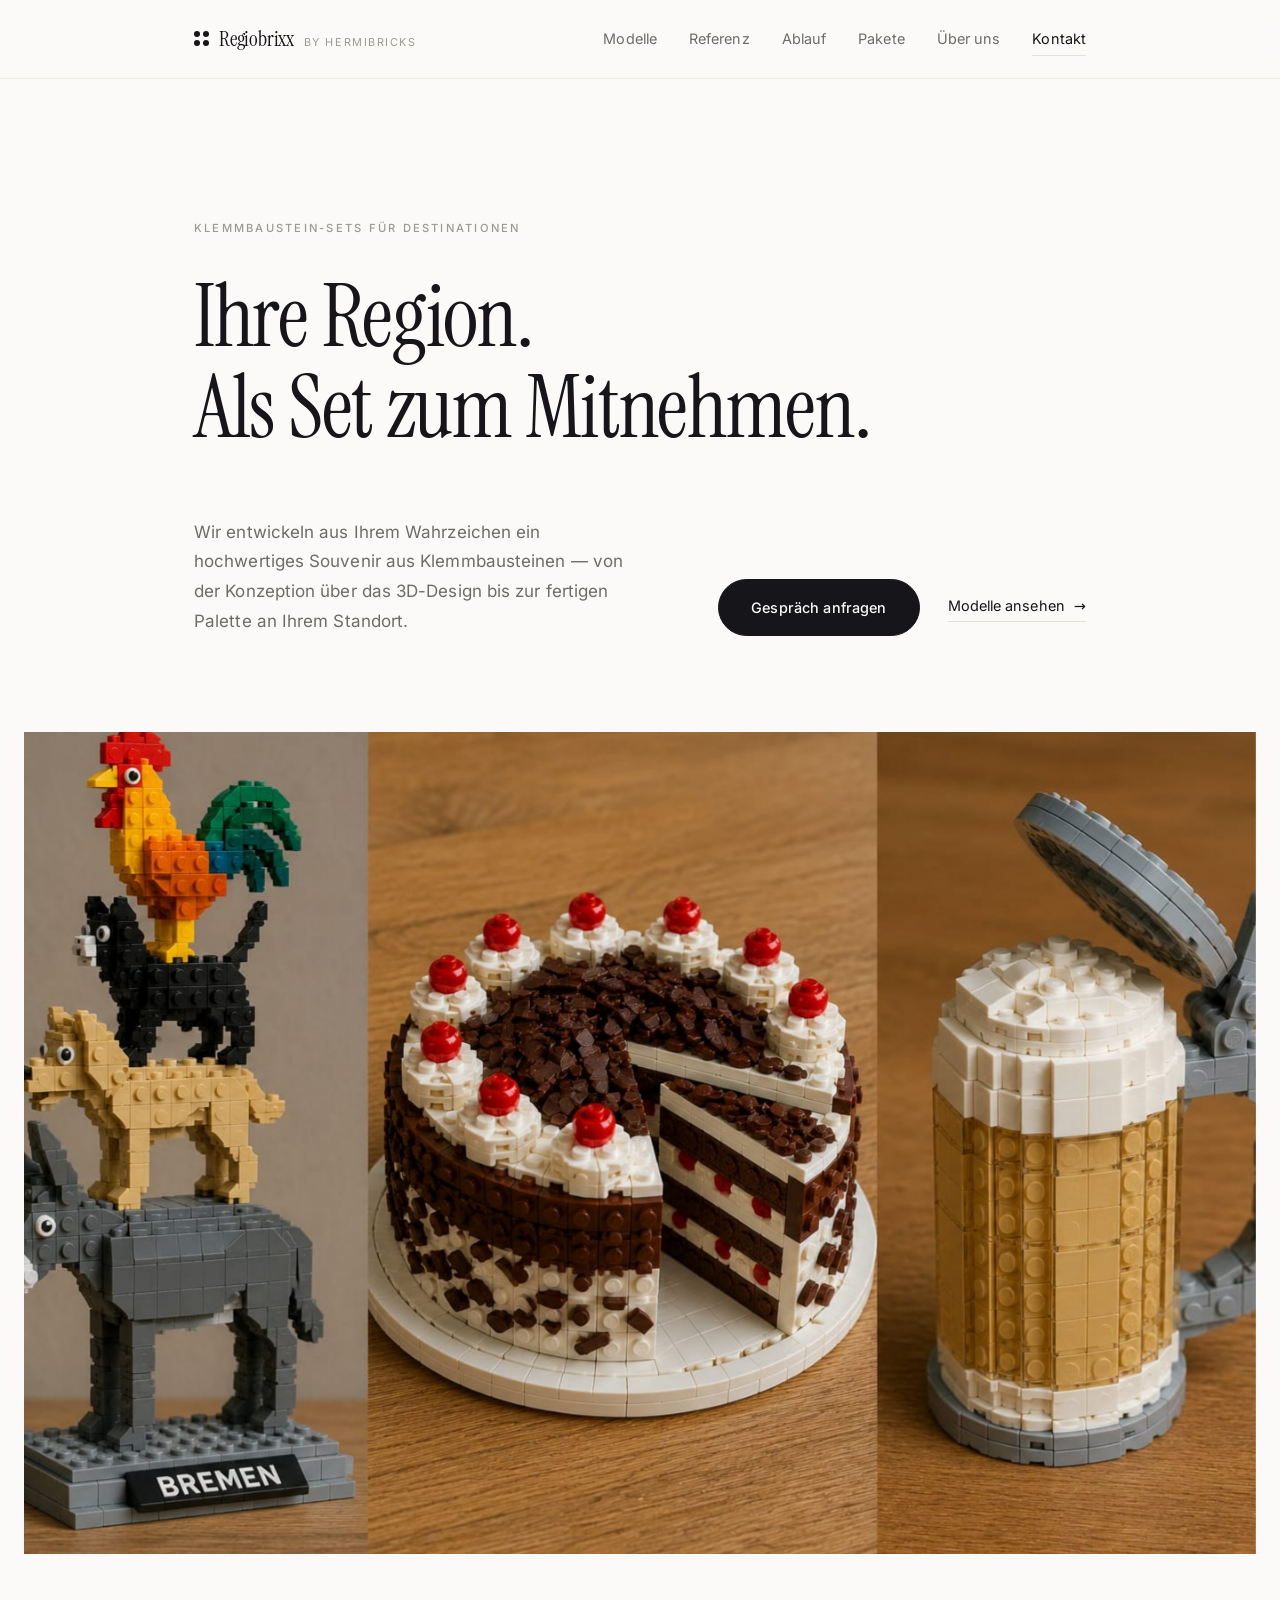
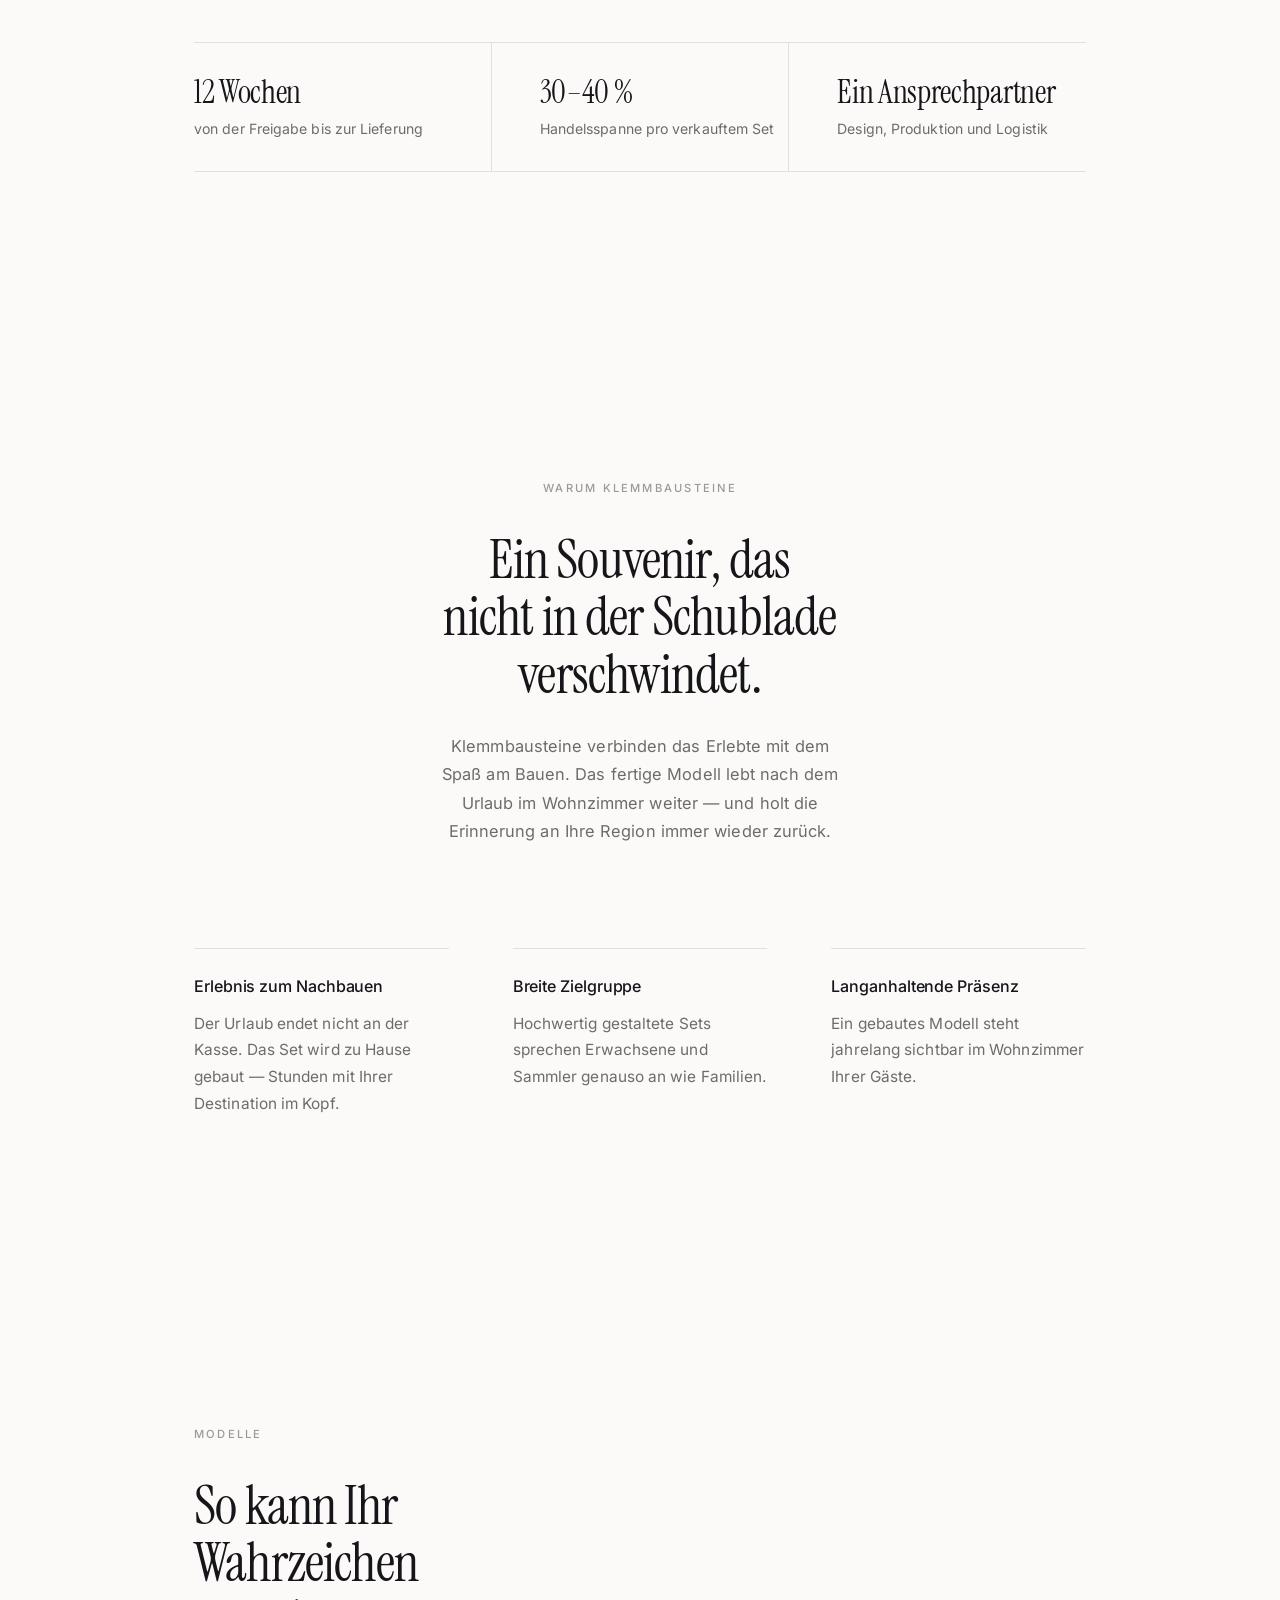
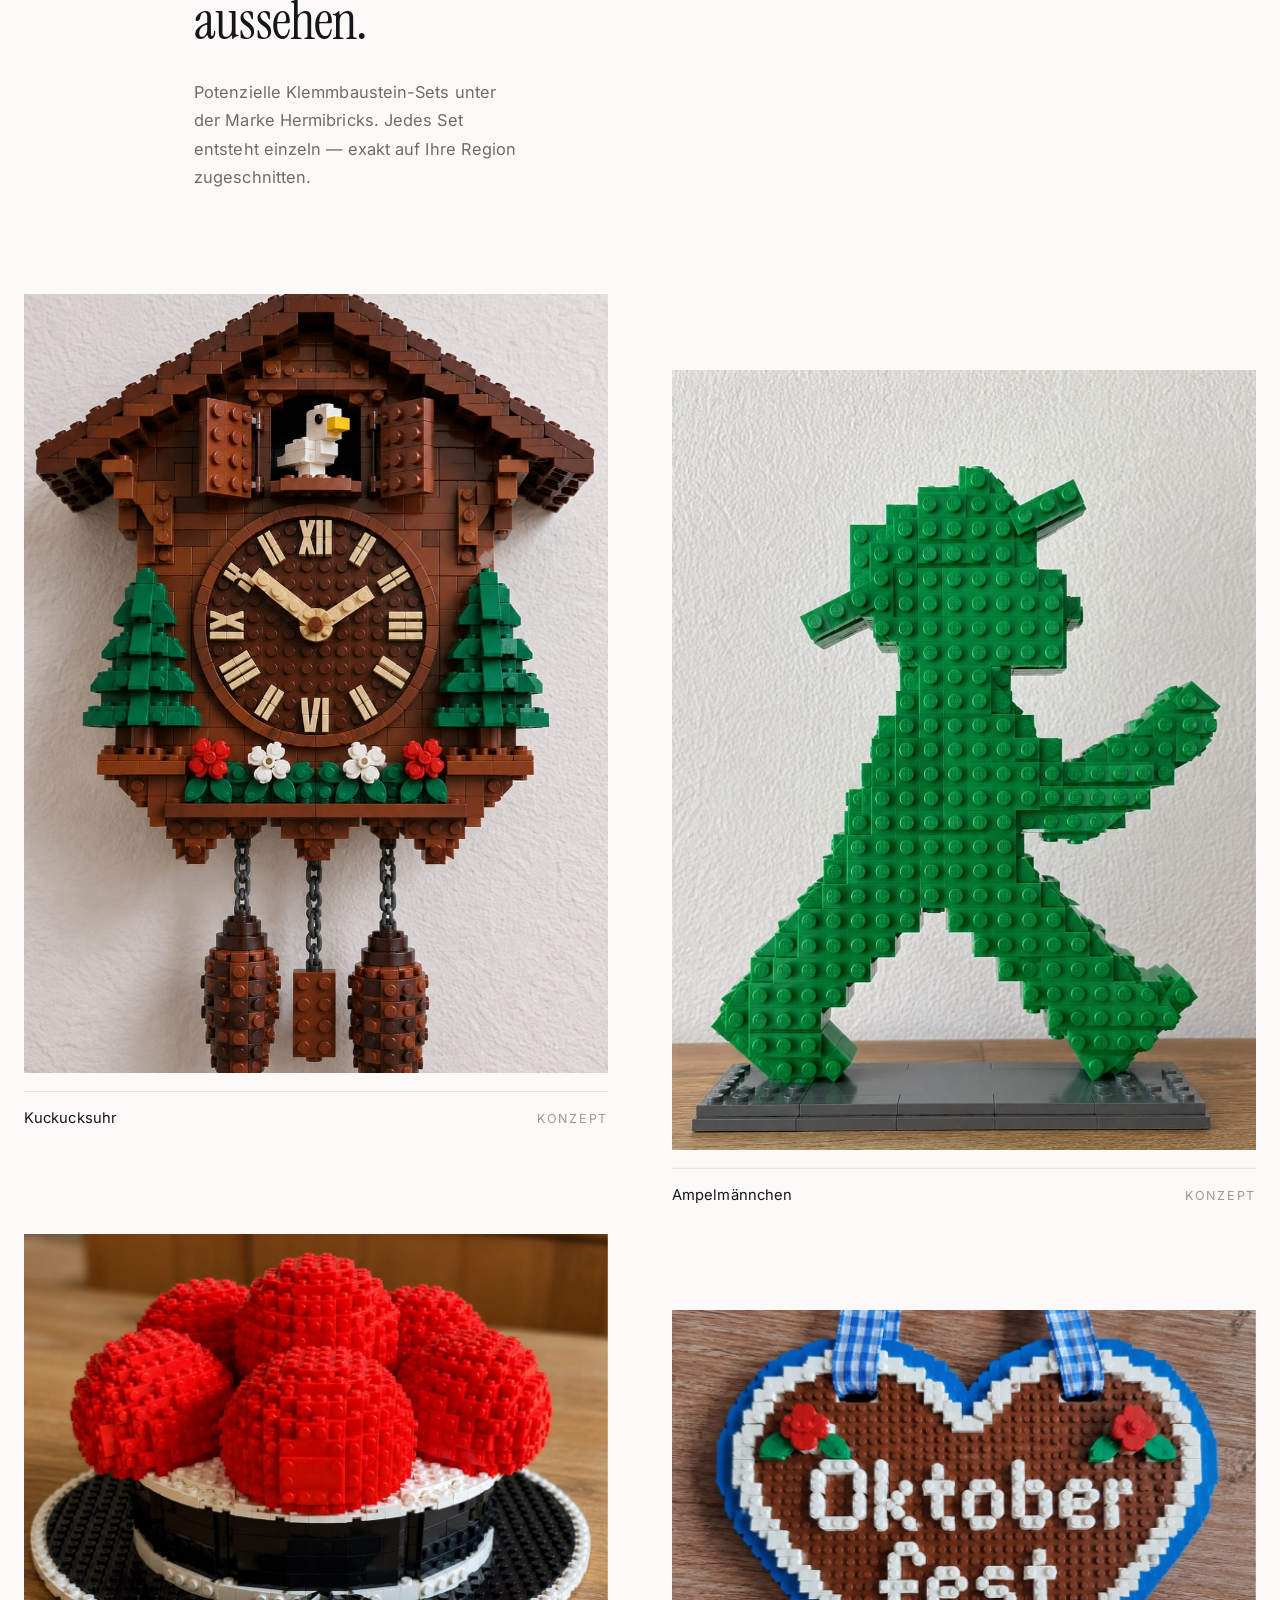
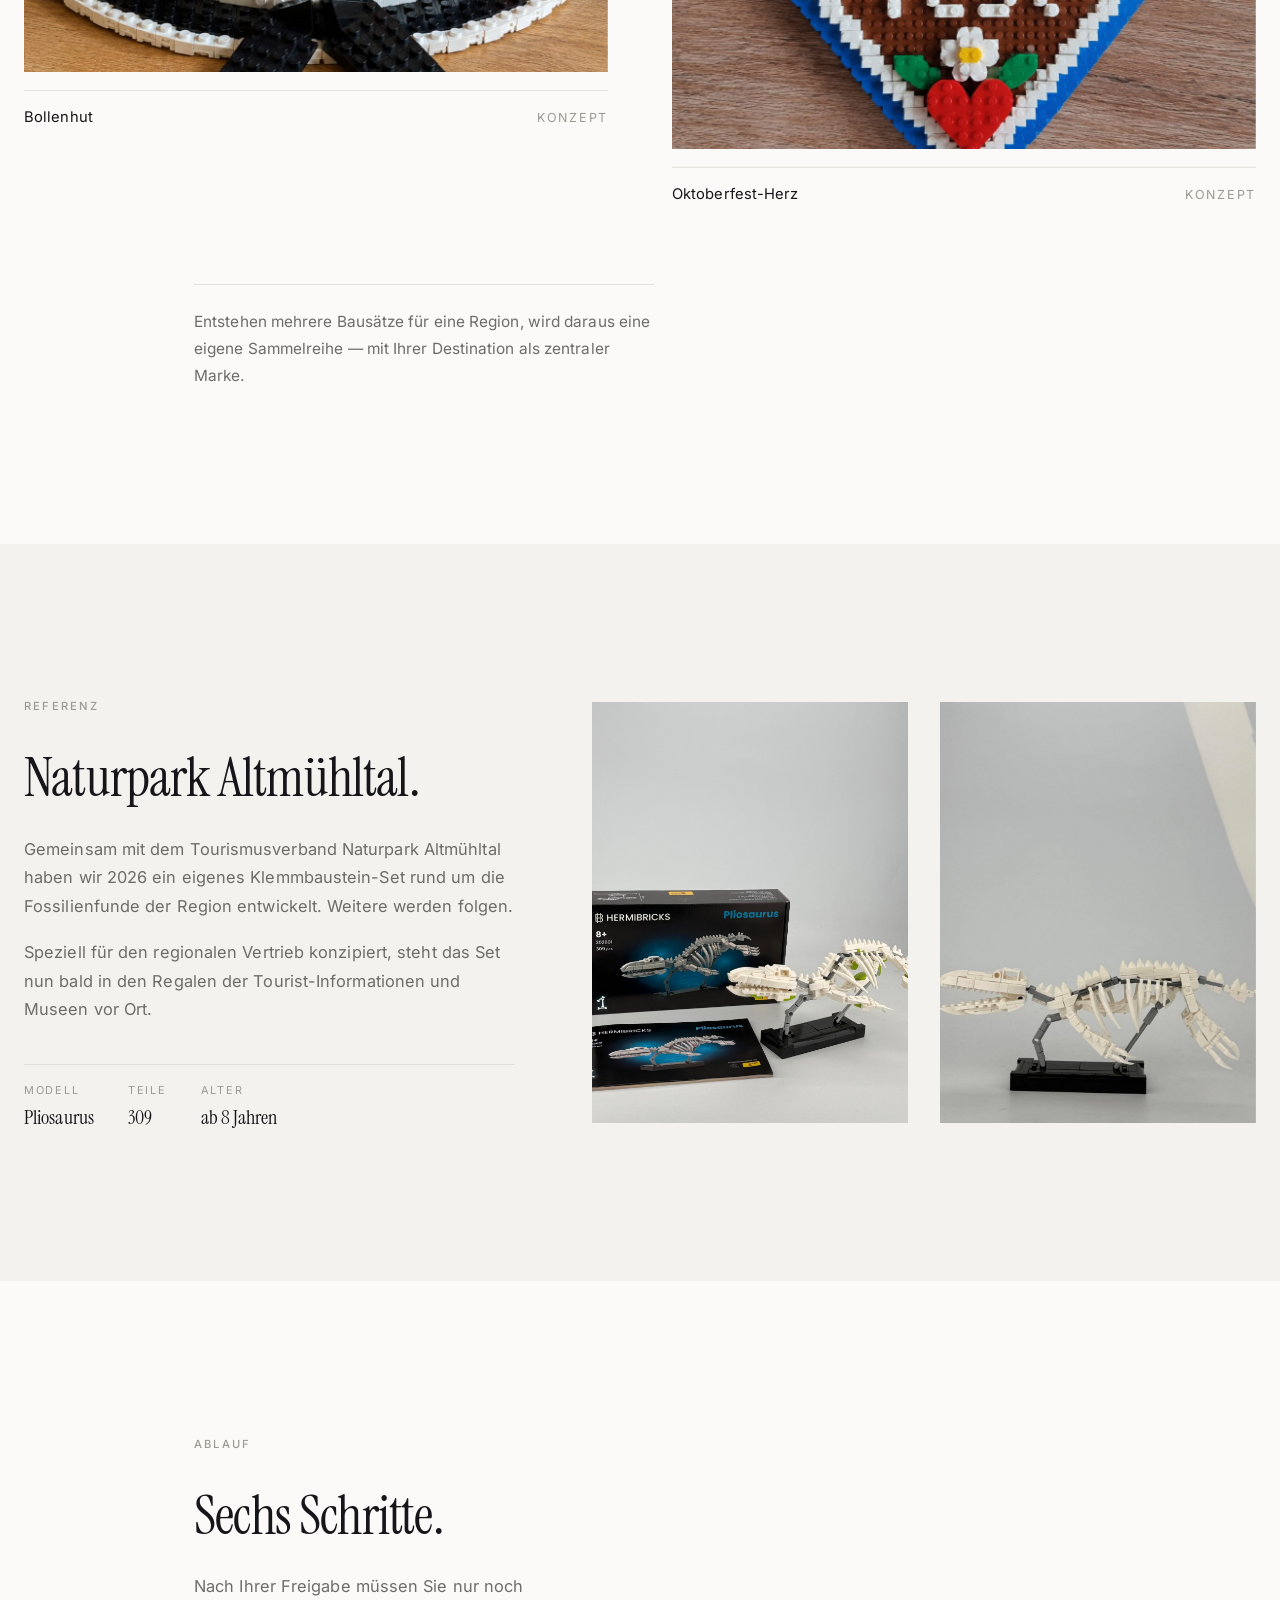
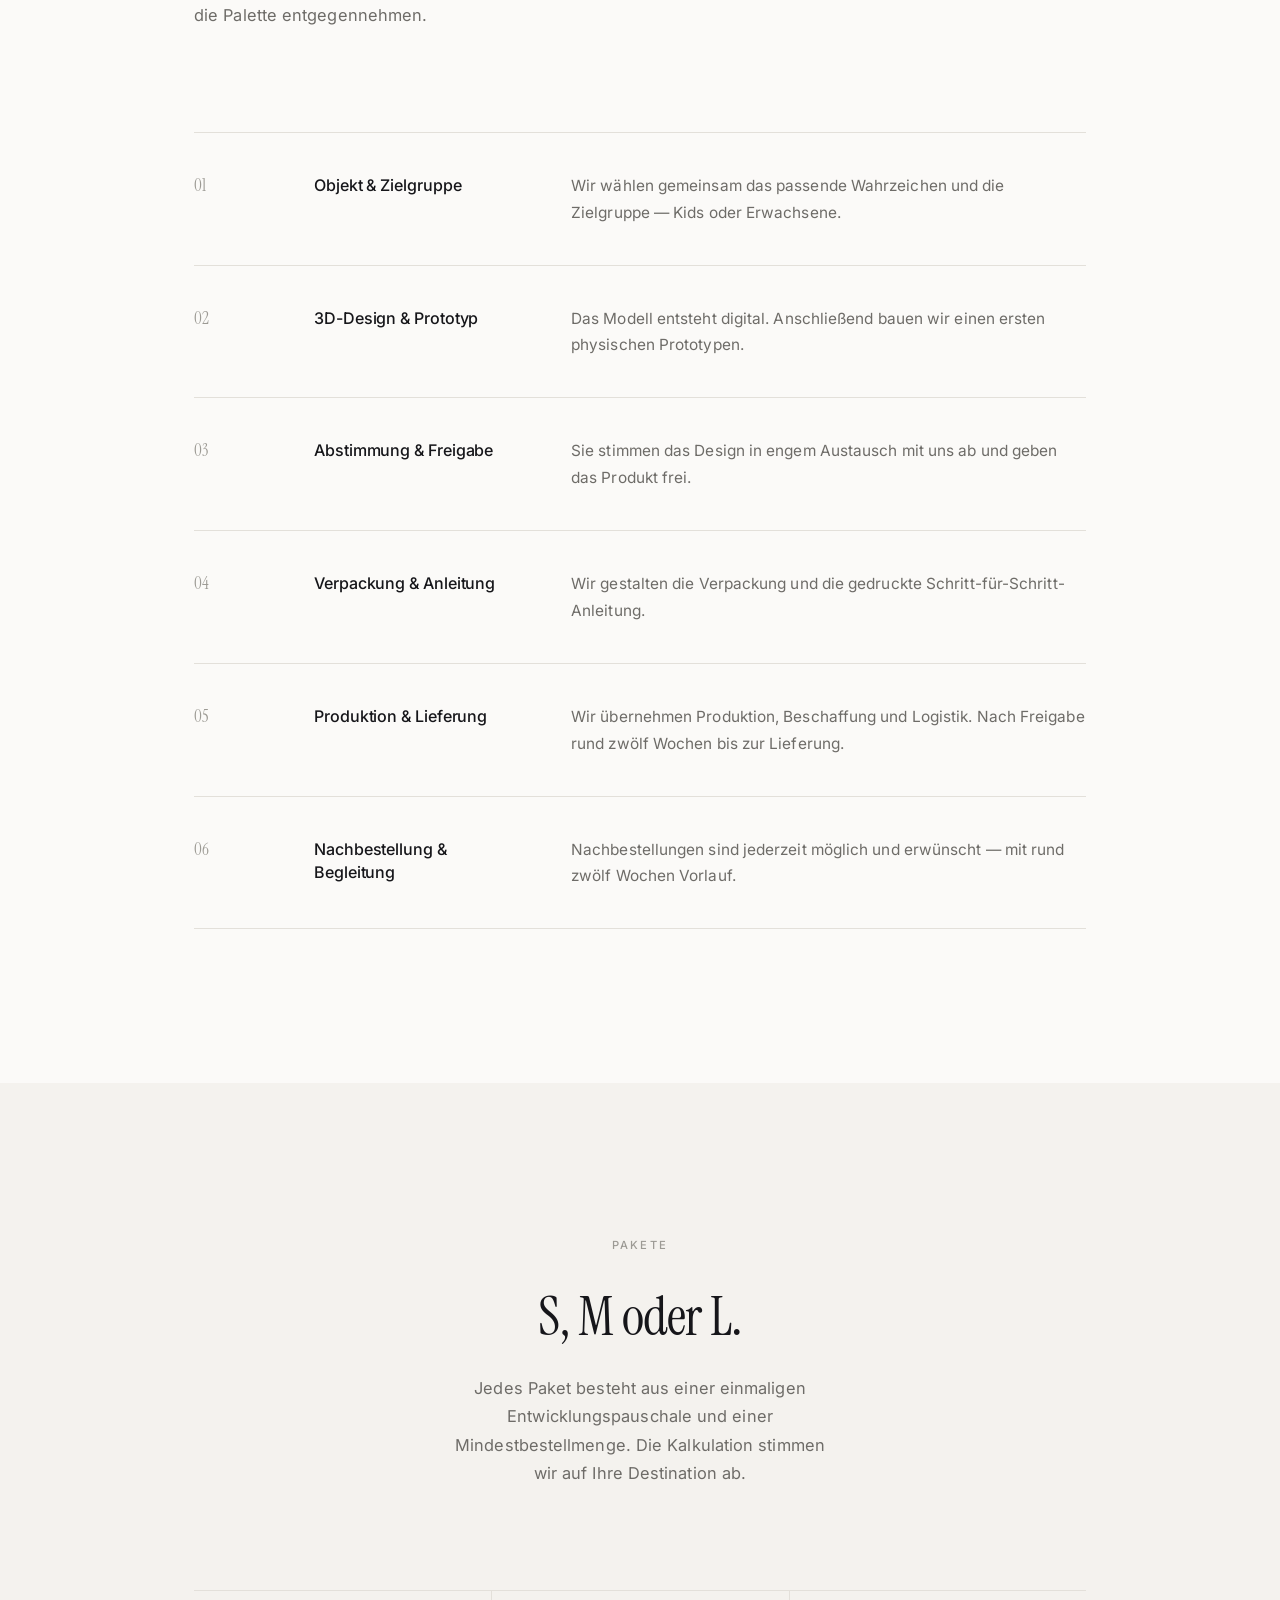
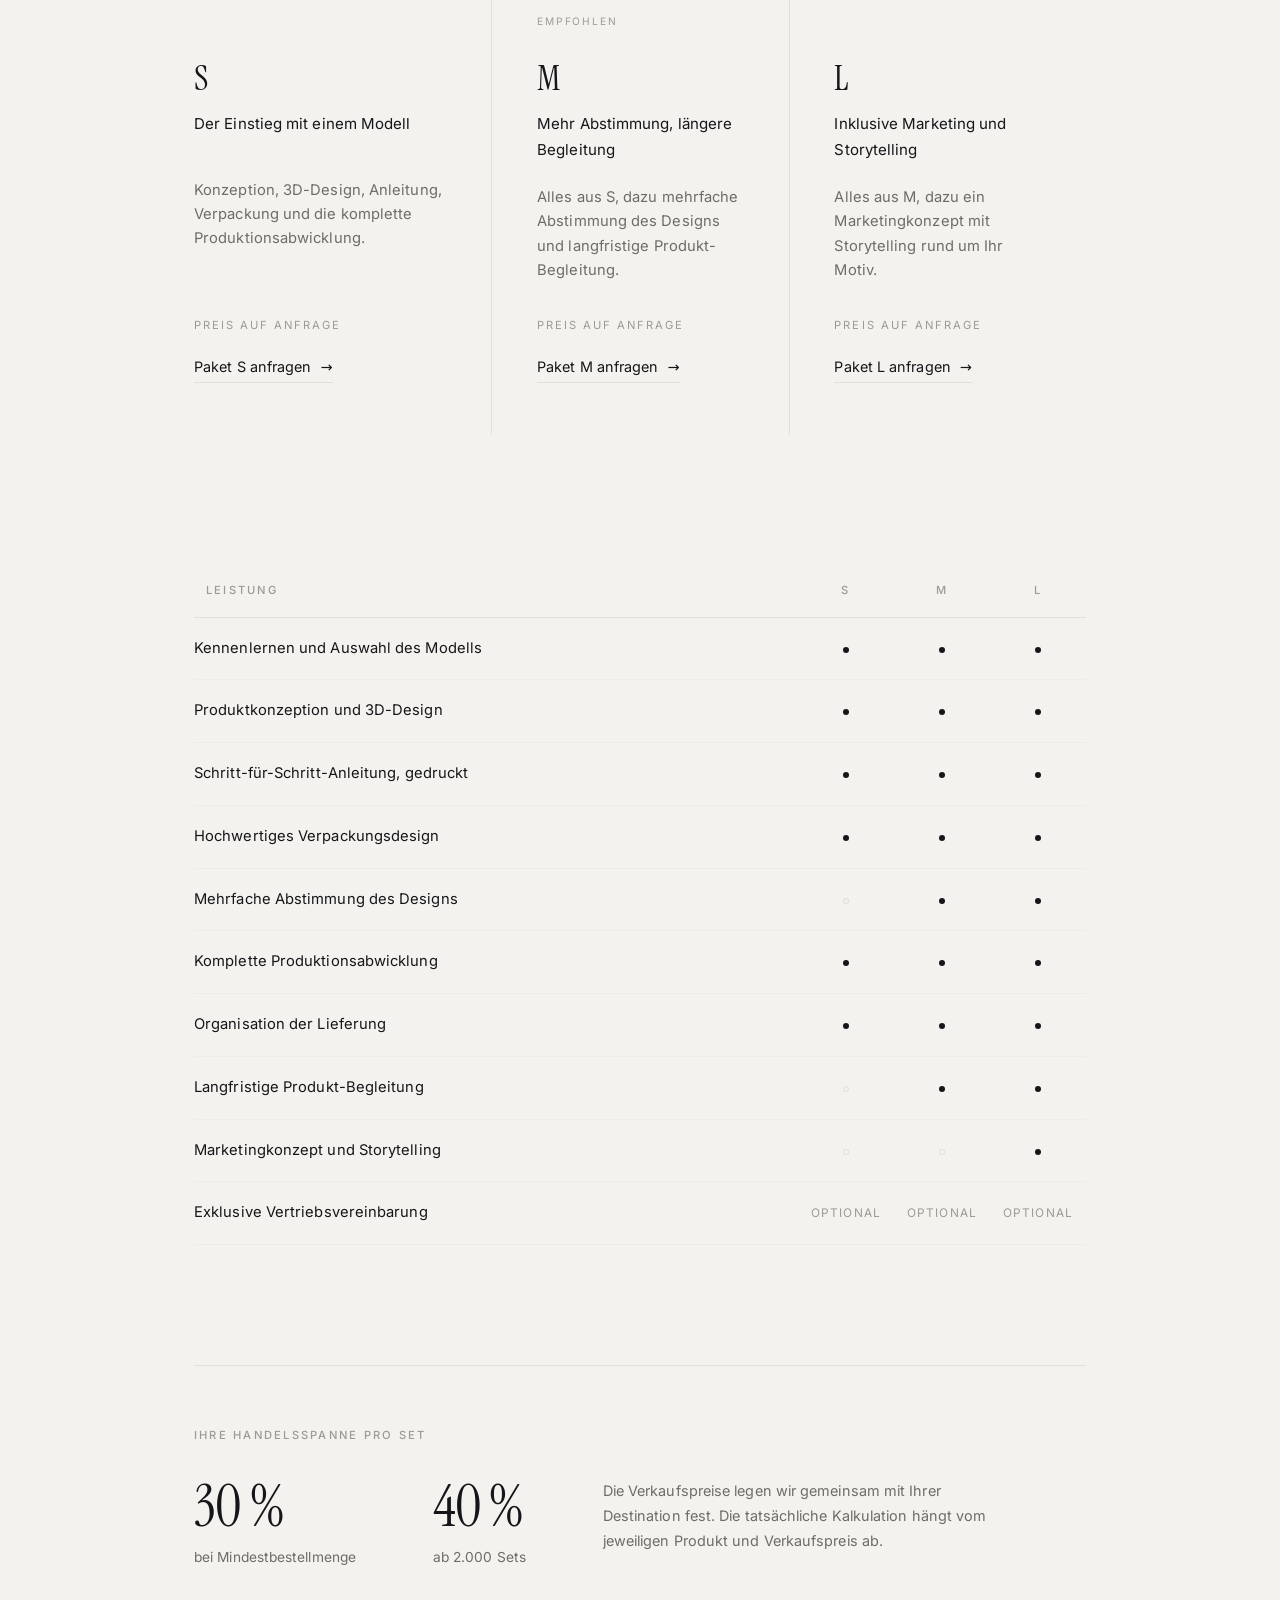
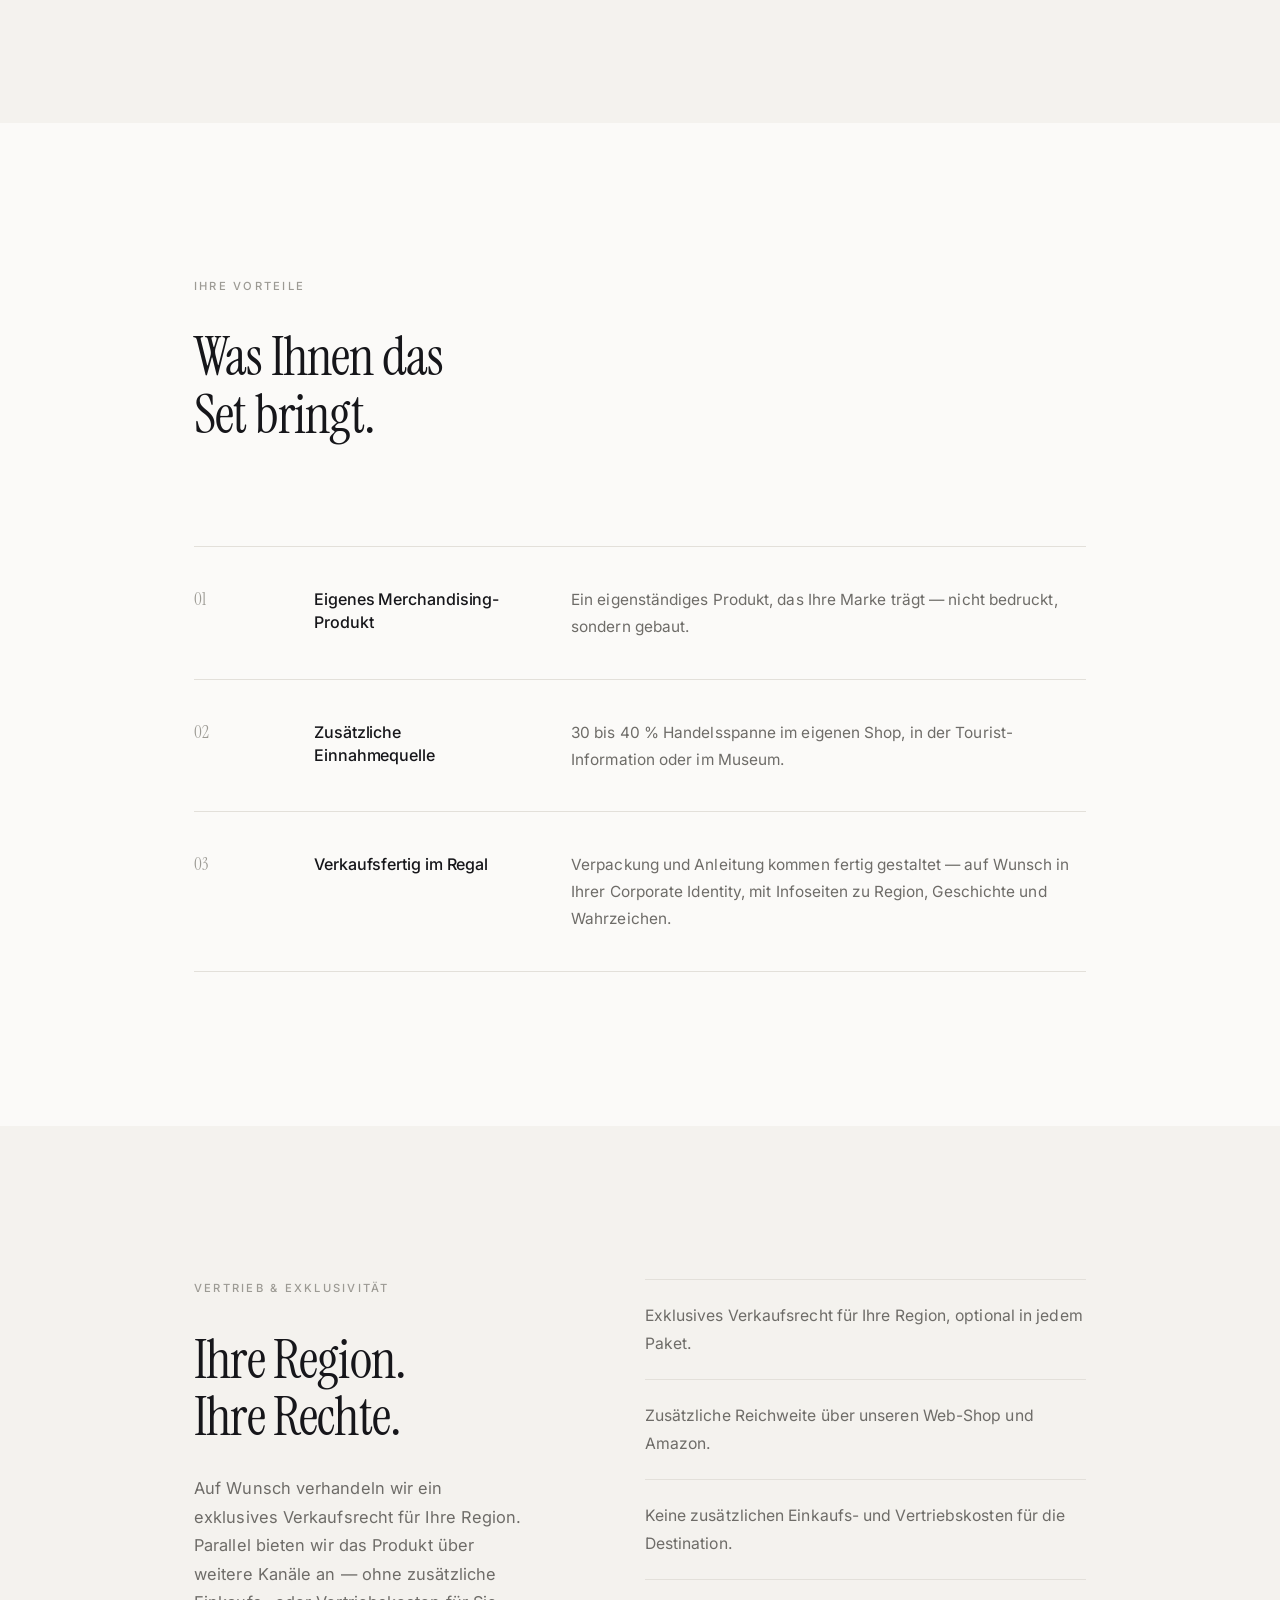
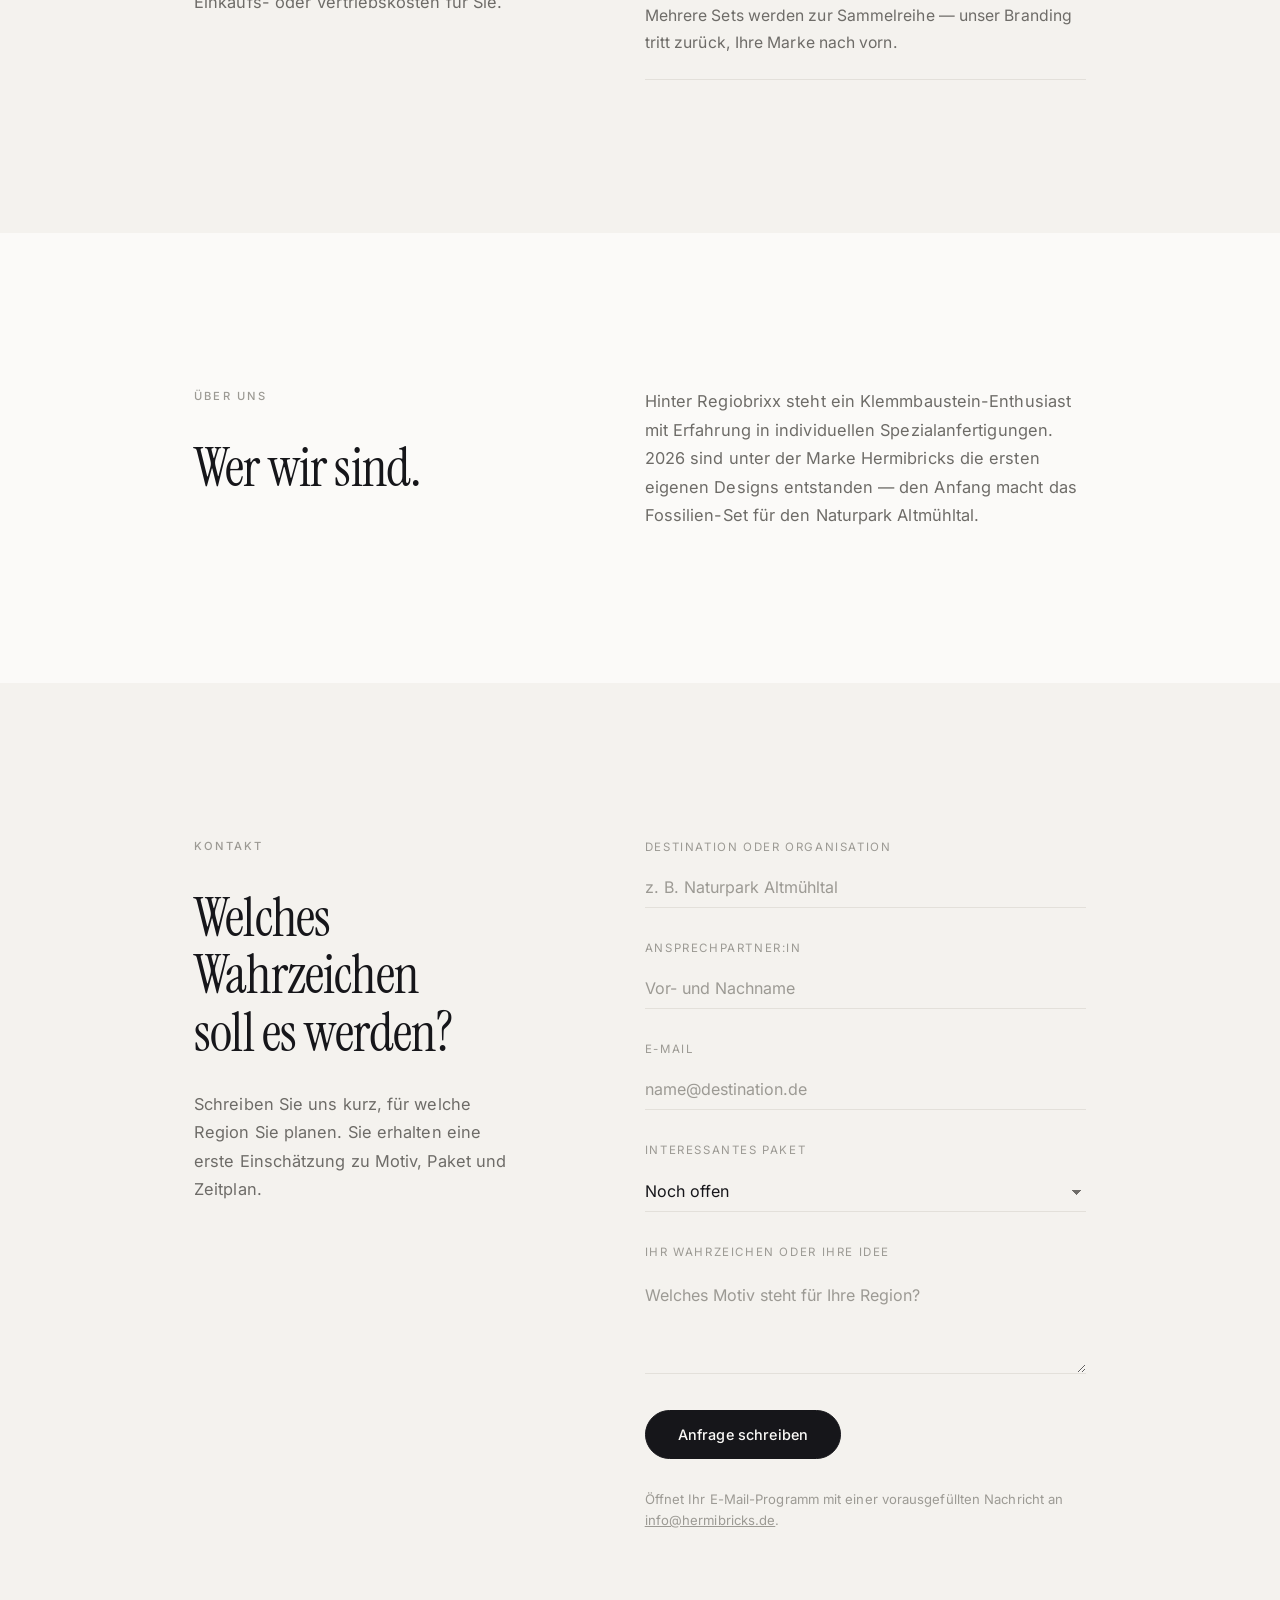
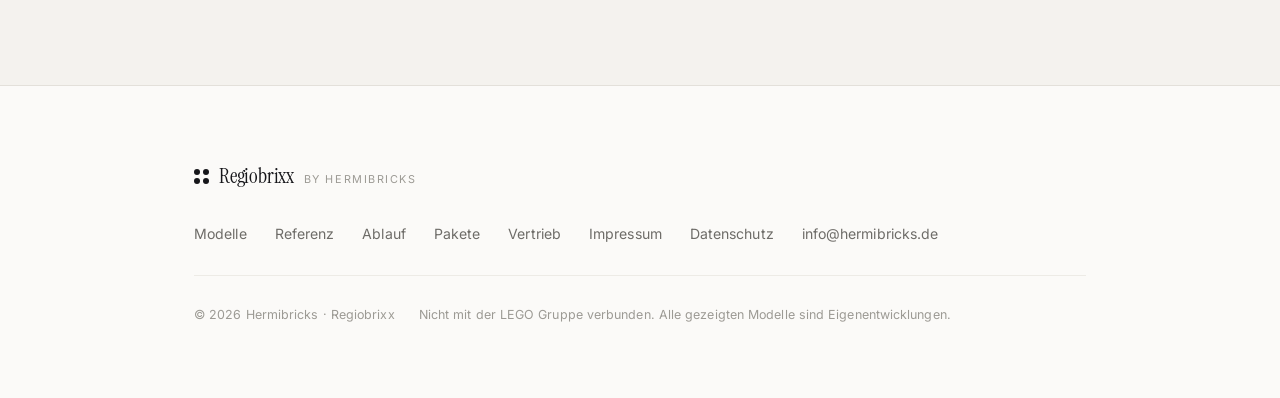
==== commit d9622eda: "Ergänze Impressum und Datenschutz, liefere Schriften lokal aus Rechtsseiten: - impressum.html mit de" ====
--- a/index.html
+++ b/index.html
@@ -11,9 +11,9 @@
 <meta property="og:image" content="images/kollektion.jpg">
 <meta property="og:type" content="website">
 <link rel="icon" href="data:image/svg+xml,%3Csvg xmlns='http://www.w3.org/2000/svg' viewBox='0 0 32 32'%3E%3Crect width='32' height='32' fill='%23FBFAF8'/%3E%3Cg fill='%2316161A'%3E%3Ccircle cx='12' cy='12' r='3'/%3E%3Ccircle cx='20' cy='12' r='3'/%3E%3Ccircle cx='12' cy='20' r='3'/%3E%3Ccircle cx='20' cy='20' r='3'/%3E%3C/g%3E%3C/svg%3E">
-<link rel="preconnect" href="https://fonts.googleapis.com">
-<link rel="preconnect" href="https://fonts.gstatic.com" crossorigin>
-<link href="https://fonts.googleapis.com/css2?family=Instrument+Serif:ital@0;1&family=Inter:wght@300;400;500&display=swap" rel="stylesheet">
+<link rel="preload" href="fonts/inter-latin.woff2" as="font" type="font/woff2" crossorigin>
+<link rel="preload" href="fonts/instrument-serif-400-latin.woff2" as="font" type="font/woff2" crossorigin>
+<link rel="stylesheet" href="fonts.css">
 <link rel="stylesheet" href="styles.css">
 </head>
 <body>
@@ -398,10 +398,11 @@
     <nav class="footer-nav" aria-label="Fußzeile">
       <a href="#modelle">Modelle</a><a href="#referenz">Referenz</a><a href="#ablauf">Ablauf</a>
       <a href="#pakete">Pakete</a><a href="#vertrieb">Vertrieb</a>
+      <a href="impressum.html">Impressum</a><a href="datenschutz.html">Datenschutz</a>
       <a href="mailto:info@hermibricks.de">info@hermibricks.de</a>
     </nav>
     <p class="footer-legal">
-      © <span id="year">2026</span> Hermibricks · Regiobrixx
+      <span>© <span id="year">2026</span> Hermibricks · Regiobrixx</span>
       <span>Nicht mit der LEGO Gruppe verbunden. Alle gezeigten Modelle sind Eigenentwicklungen.</span>
     </p>
   </div>
--- a/fonts.css
+++ b/fonts.css
@@ -0,0 +1,64 @@
+/* ============================================================
+   Schriften, lokal ausgeliefert.
+   Bewusst nicht ueber Googles CDN eingebunden: sonst wuerde beim
+   Seitenaufruf die IP-Adresse jedes Besuchers an Google in die USA
+   uebertragen. Erzeugt aus:
+   https://fonts.googleapis.com/css2?family=Instrument+Serif&family=Inter:wght@400;500&display=swap
+   Enthalten sind nur die tatsaechlich genutzten Schnitte
+   (Instrument Serif 400, Inter 400/500) in den Subsets latin und
+   latin-ext. Neue Schnitte muessen hier ergaenzt werden.
+   ============================================================ */
+
+@font-face{
+  font-family:'Instrument Serif';
+  font-style:normal;
+  font-weight:400;
+  font-display:swap;
+  src:url(fonts/instrument-serif-400-latin-ext.woff2) format('woff2');
+  unicode-range:U+0100-02BA, U+02BD-02C5, U+02C7-02CC, U+02CE-02D7, U+02DD-02FF, U+0304, U+0308, U+0329, U+1D00-1DBF, U+1E00-1E9F, U+1EF2-1EFF, U+2020, U+20A0-20AB, U+20AD-20C4, U+2113, U+2C60-2C7F, U+A720-A7FF;
+}
+
+@font-face{
+  font-family:'Instrument Serif';
+  font-style:normal;
+  font-weight:400;
+  font-display:swap;
+  src:url(fonts/instrument-serif-400-latin.woff2) format('woff2');
+  unicode-range:U+0000-00FF, U+0131, U+0152-0153, U+02BB-02BC, U+02C6, U+02DA, U+02DC, U+0304, U+0308, U+0329, U+2000-206F, U+20AC, U+2122, U+2191, U+2193, U+2212, U+2215, U+FEFF, U+FFFD;
+}
+
+@font-face{
+  font-family:'Inter';
+  font-style:normal;
+  font-weight:400;
+  font-display:swap;
+  src:url(fonts/inter-latin-ext.woff2) format('woff2');
+  unicode-range:U+0100-02BA, U+02BD-02C5, U+02C7-02CC, U+02CE-02D7, U+02DD-02FF, U+0304, U+0308, U+0329, U+1D00-1DBF, U+1E00-1E9F, U+1EF2-1EFF, U+2020, U+20A0-20AB, U+20AD-20C4, U+2113, U+2C60-2C7F, U+A720-A7FF;
+}
+
+@font-face{
+  font-family:'Inter';
+  font-style:normal;
+  font-weight:400;
+  font-display:swap;
+  src:url(fonts/inter-latin.woff2) format('woff2');
+  unicode-range:U+0000-00FF, U+0131, U+0152-0153, U+02BB-02BC, U+02C6, U+02DA, U+02DC, U+0304, U+0308, U+0329, U+2000-206F, U+20AC, U+2122, U+2191, U+2193, U+2212, U+2215, U+FEFF, U+FFFD;
+}
+
+@font-face{
+  font-family:'Inter';
+  font-style:normal;
+  font-weight:500;
+  font-display:swap;
+  src:url(fonts/inter-latin-ext.woff2) format('woff2');
+  unicode-range:U+0100-02BA, U+02BD-02C5, U+02C7-02CC, U+02CE-02D7, U+02DD-02FF, U+0304, U+0308, U+0329, U+1D00-1DBF, U+1E00-1E9F, U+1EF2-1EFF, U+2020, U+20A0-20AB, U+20AD-20C4, U+2113, U+2C60-2C7F, U+A720-A7FF;
+}
+
+@font-face{
+  font-family:'Inter';
+  font-style:normal;
+  font-weight:500;
+  font-display:swap;
+  src:url(fonts/inter-latin.woff2) format('woff2');
+  unicode-range:U+0000-00FF, U+0131, U+0152-0153, U+02BB-02BC, U+02C6, U+02DA, U+02DC, U+0304, U+0308, U+0329, U+2000-206F, U+20AC, U+2122, U+2191, U+2193, U+2212, U+2215, U+FEFF, U+FFFD;
+}
--- a/styles.css
+++ b/styles.css
@@ -342,6 +342,45 @@
 .form-hint.is-error{color:var(--ink)}
 .form-hint a{color:inherit}
 
+/* ============ RECHTSSEITEN ============ */
+.legal{padding-block:clamp(56px,7vw,104px) clamp(72px,9vw,128px)}
+.legal .wrap{max-width:720px}
+.legal h1{
+  font-family:var(--serif);font-weight:400;letter-spacing:-.015em;line-height:1.06;
+  font-size:clamp(2.4rem,5vw,3.4rem);margin:0;
+}
+.legal-intro{
+  margin-top:clamp(24px,3vw,32px);font-size:1.06rem;color:var(--ink-soft);max-width:54ch;
+}
+.legal section{
+  margin-top:clamp(40px,5vw,64px);padding-top:clamp(28px,3.5vw,38px);
+  border-top:1px solid var(--rule);
+}
+.legal h2{
+  font-family:var(--sans);font-size:1rem;font-weight:500;letter-spacing:-.005em;
+  line-height:1.45;margin:0 0 16px;
+}
+.legal p{color:var(--ink-soft);font-size:.98rem;max-width:62ch}
+.legal p+p{margin-top:16px}
+.legal a{color:var(--ink);text-decoration:underline;text-underline-offset:3px;
+  text-decoration-color:var(--rule);transition:text-decoration-color .2s}
+.legal a:hover{text-decoration-color:var(--ink)}
+.legal .address{color:var(--ink);line-height:1.8}
+
+.legal-list{margin:0;display:grid;gap:12px}
+.legal-list div{display:grid;grid-template-columns:120px minmax(0,1fr);gap:16px;align-items:baseline}
+.legal-list dt{font-size:.68rem;letter-spacing:.16em;text-transform:uppercase;color:var(--ink-faint)}
+.legal-list dd{margin:0;font-size:.98rem}
+
+.legal-bullets{margin:0;padding-left:20px;color:var(--ink-soft);font-size:.98rem;max-width:62ch}
+.legal-bullets li{margin-top:8px}
+.legal-bullets li:first-child{margin-top:0}
+
+/* Die Rechtsseiten tragen keinen Burger, also bleibt ihre Navigation
+   auf jeder Breite sichtbar statt ins Overlay zu klappen. */
+.nav-legal a[aria-current="page"]{color:var(--ink)}
+.nav-legal a[aria-current="page"]::after{transform:scaleX(1);background:var(--rule)}
+
 /* ============ FOOTER ============ */
 .site-footer{border-top:1px solid var(--rule);padding-block:clamp(48px,6vw,72px)}
 .footer-inner{display:flex;flex-wrap:wrap;align-items:center;gap:28px;justify-content:space-between}
@@ -352,6 +391,8 @@
   width:100%;padding-top:28px;border-top:1px solid var(--rule-soft);
   font-size:.78rem;color:var(--ink-faint);display:flex;flex-wrap:wrap;gap:6px 24px;
 }
+.footer-legal a{color:inherit;text-decoration:none}
+.footer-legal a:hover{color:var(--ink)}
 
 /* ============ REVEAL ============ */
 .reveal{opacity:0;transform:translateY(14px);transition:opacity .9s ease,transform .9s cubic-bezier(.22,.7,.3,1)}
@@ -390,6 +431,18 @@
     max-height:calc(100dvh - 78px);overflow-y:auto;
   }
   .nav.open{transform:none}
+  /* Marke und drei Links passen nebeneinander nicht aufs Handy,
+     also bekommt die Navigation eine eigene Zeile. */
+  .site-header:has(.nav-legal) .header-inner{
+    flex-wrap:wrap;min-height:0;padding-block:16px;gap:12px 20px;
+  }
+  .nav-legal{
+    position:static;transform:none;flex-direction:row;flex-wrap:wrap;
+    width:100%;margin-left:0;gap:20px;
+    background:none;border:0;padding:0;max-height:none;overflow:visible;
+  }
+  .nav-legal a{padding:2px 0;font-size:.88rem;border-bottom:0}
+  .nav-legal a::after{display:none}
   .nav a{padding:18px 0;font-size:1.05rem;border-bottom:1px solid var(--rule-soft)}
   .nav a::after{display:none}
   .burger{display:flex}
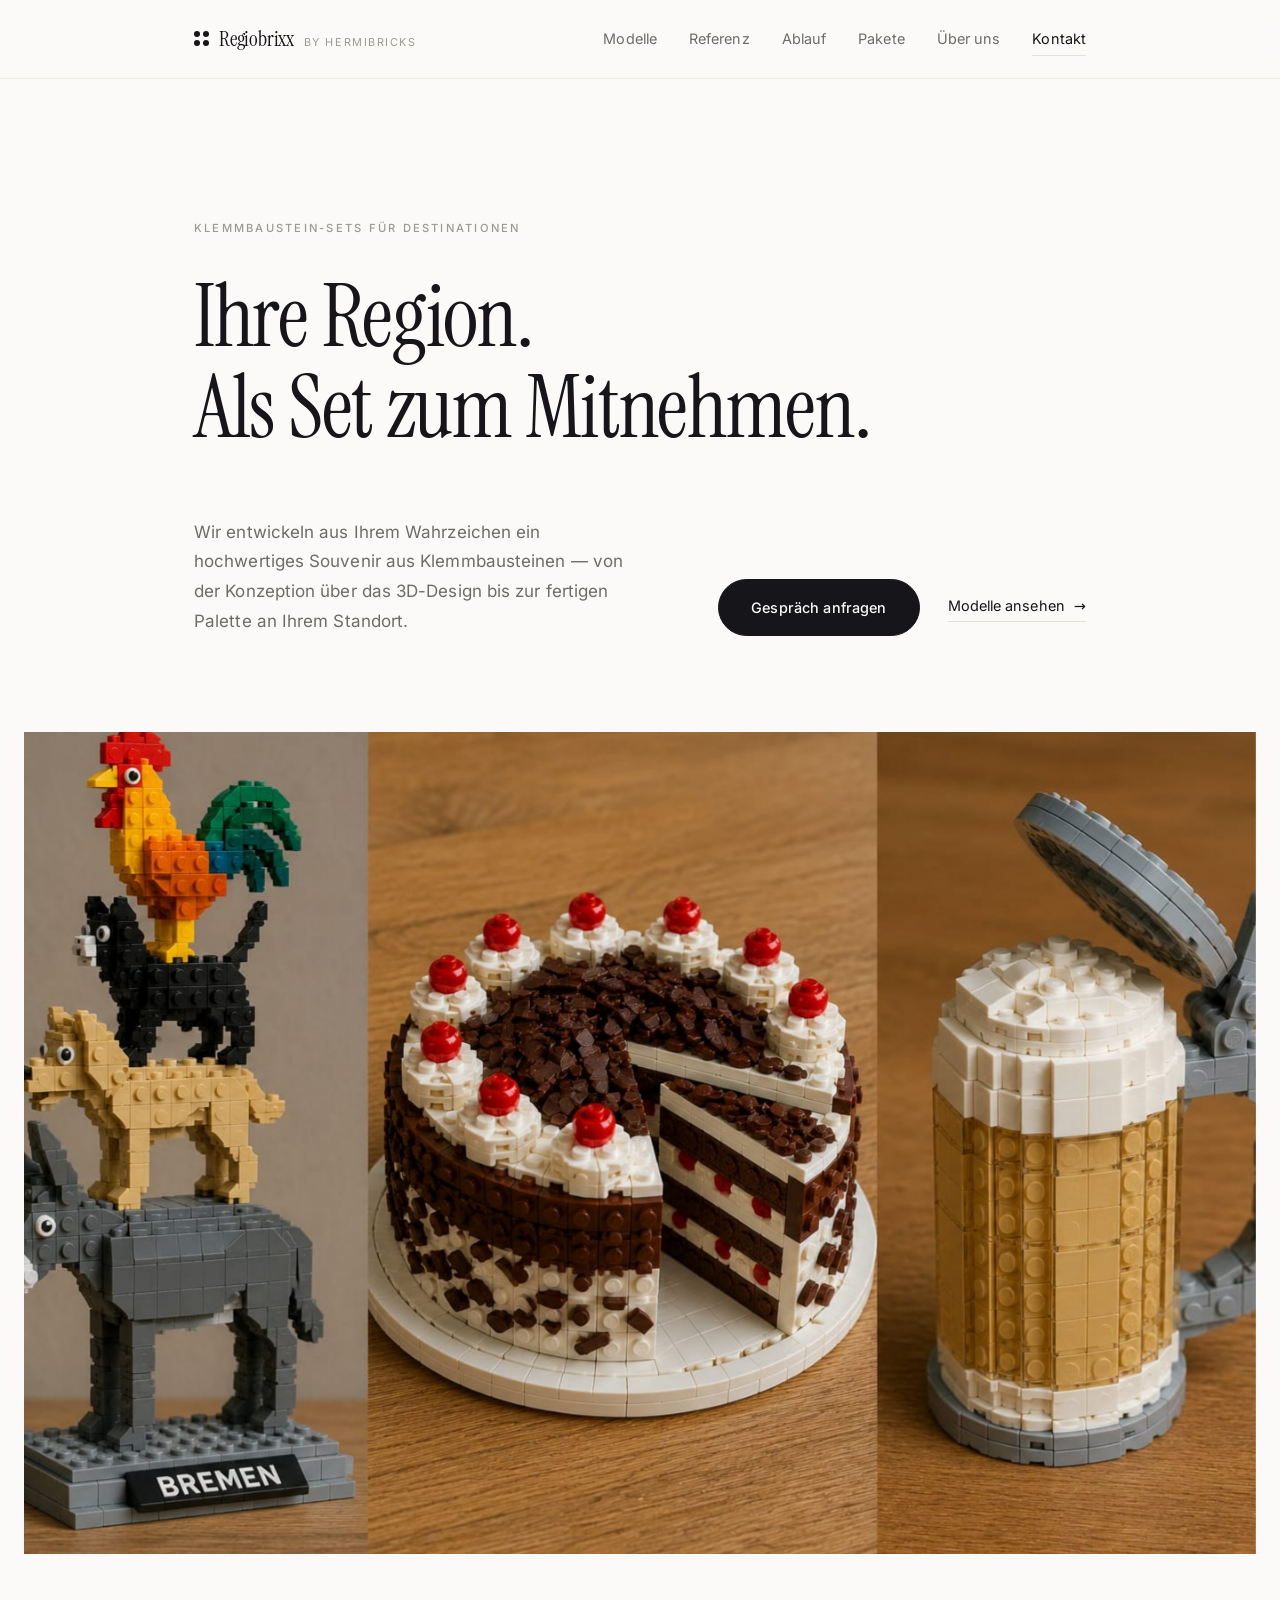
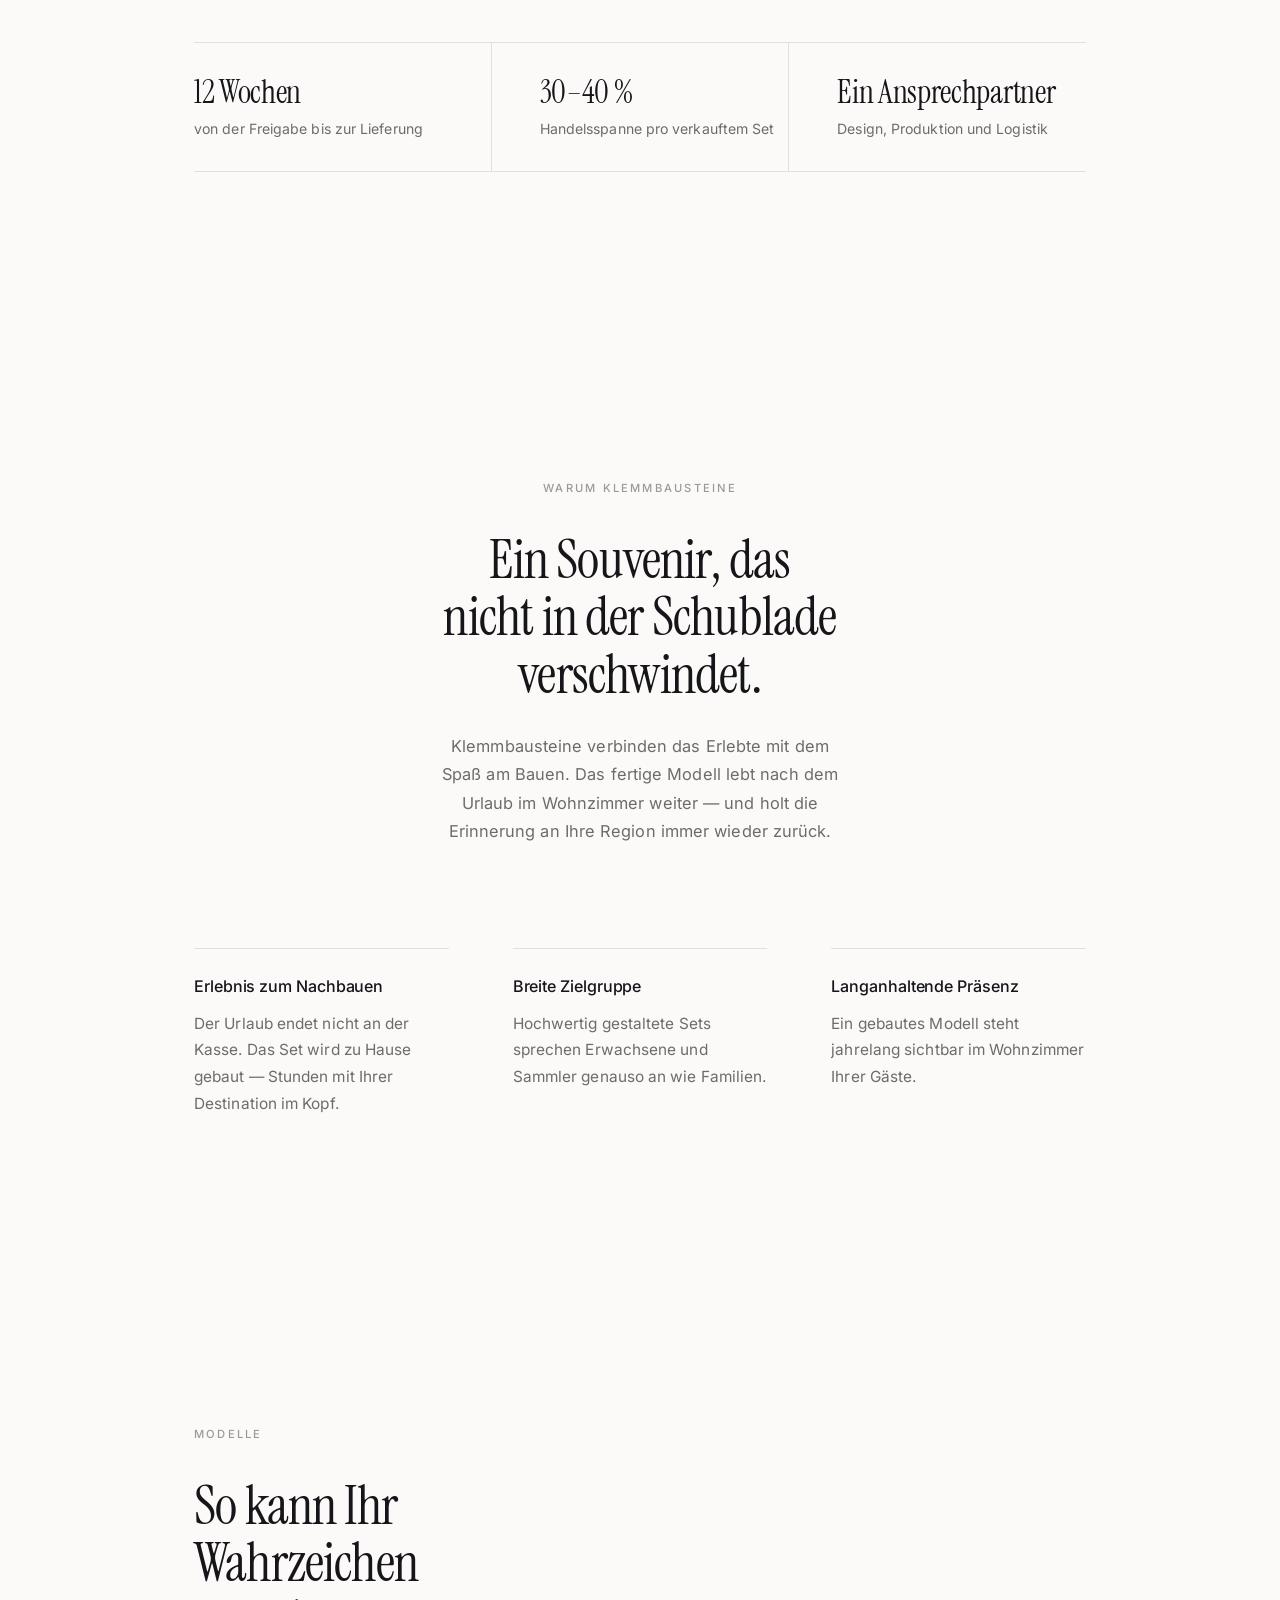
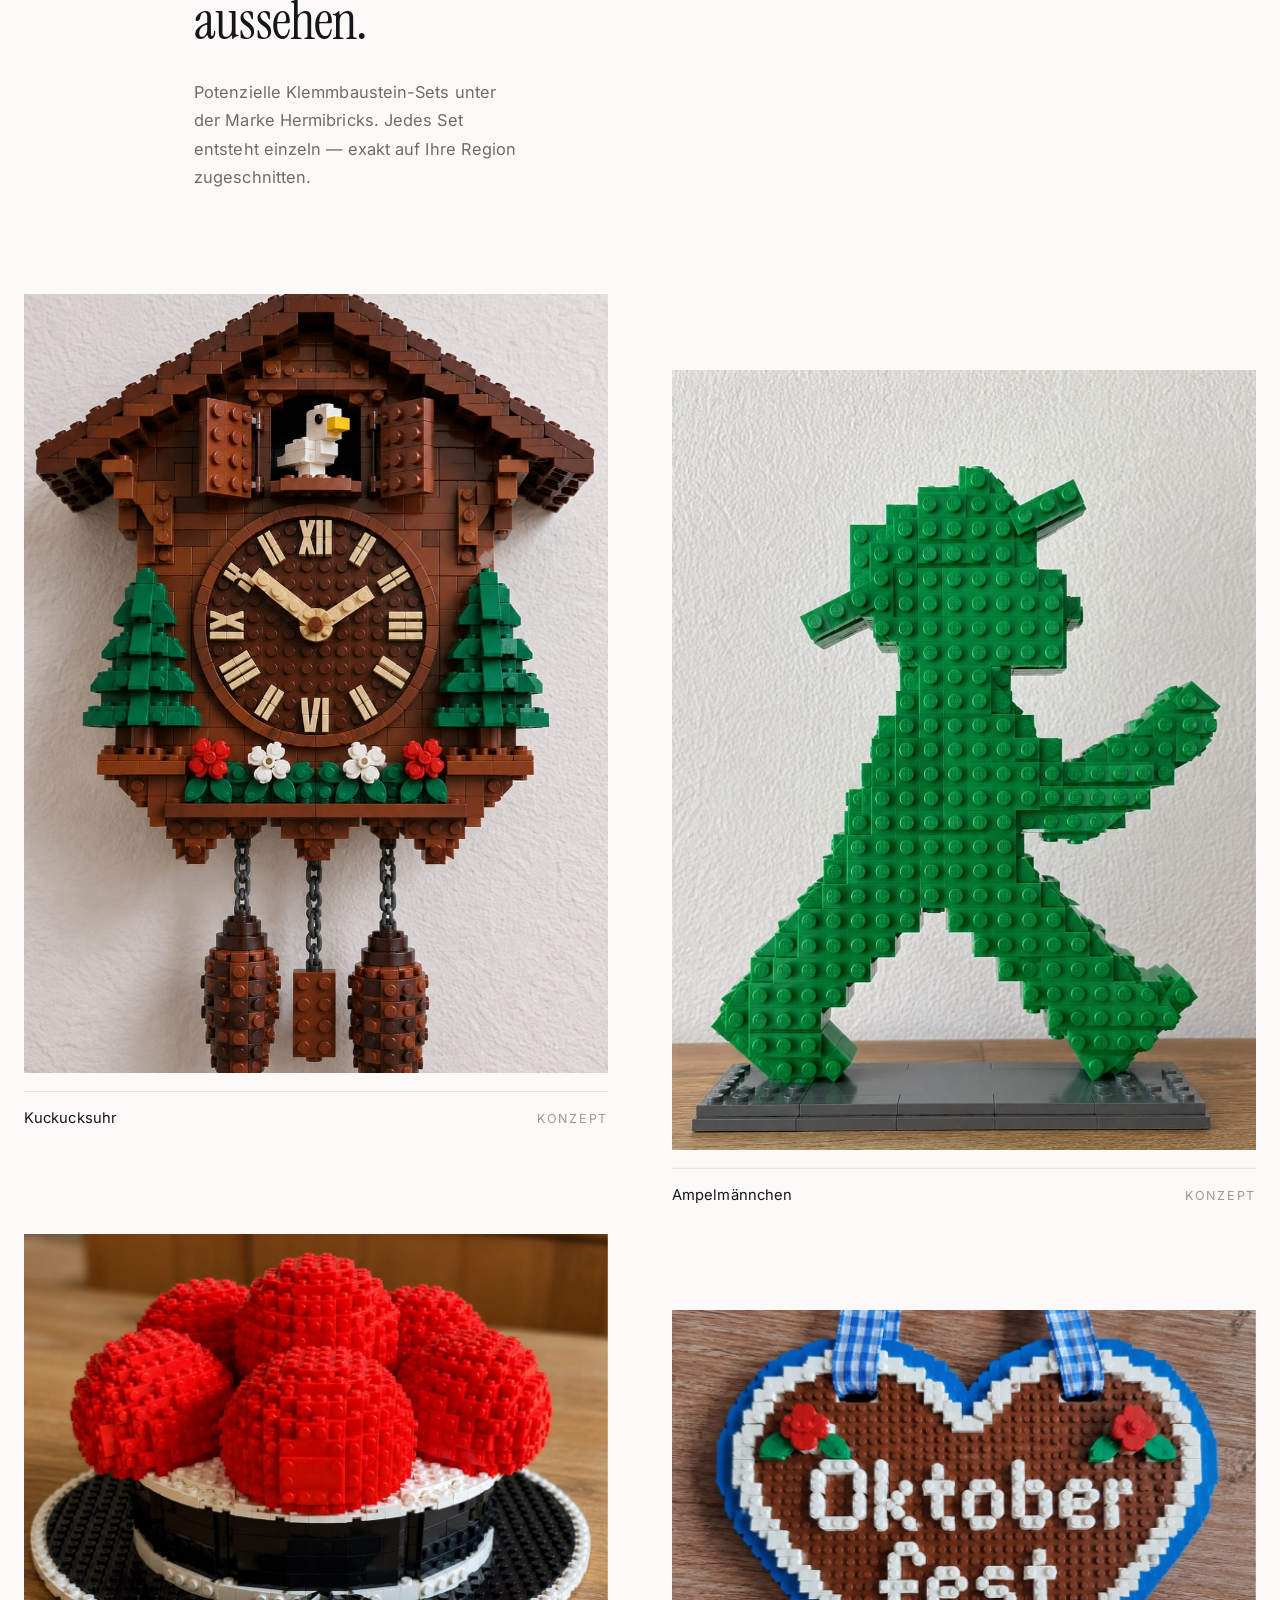
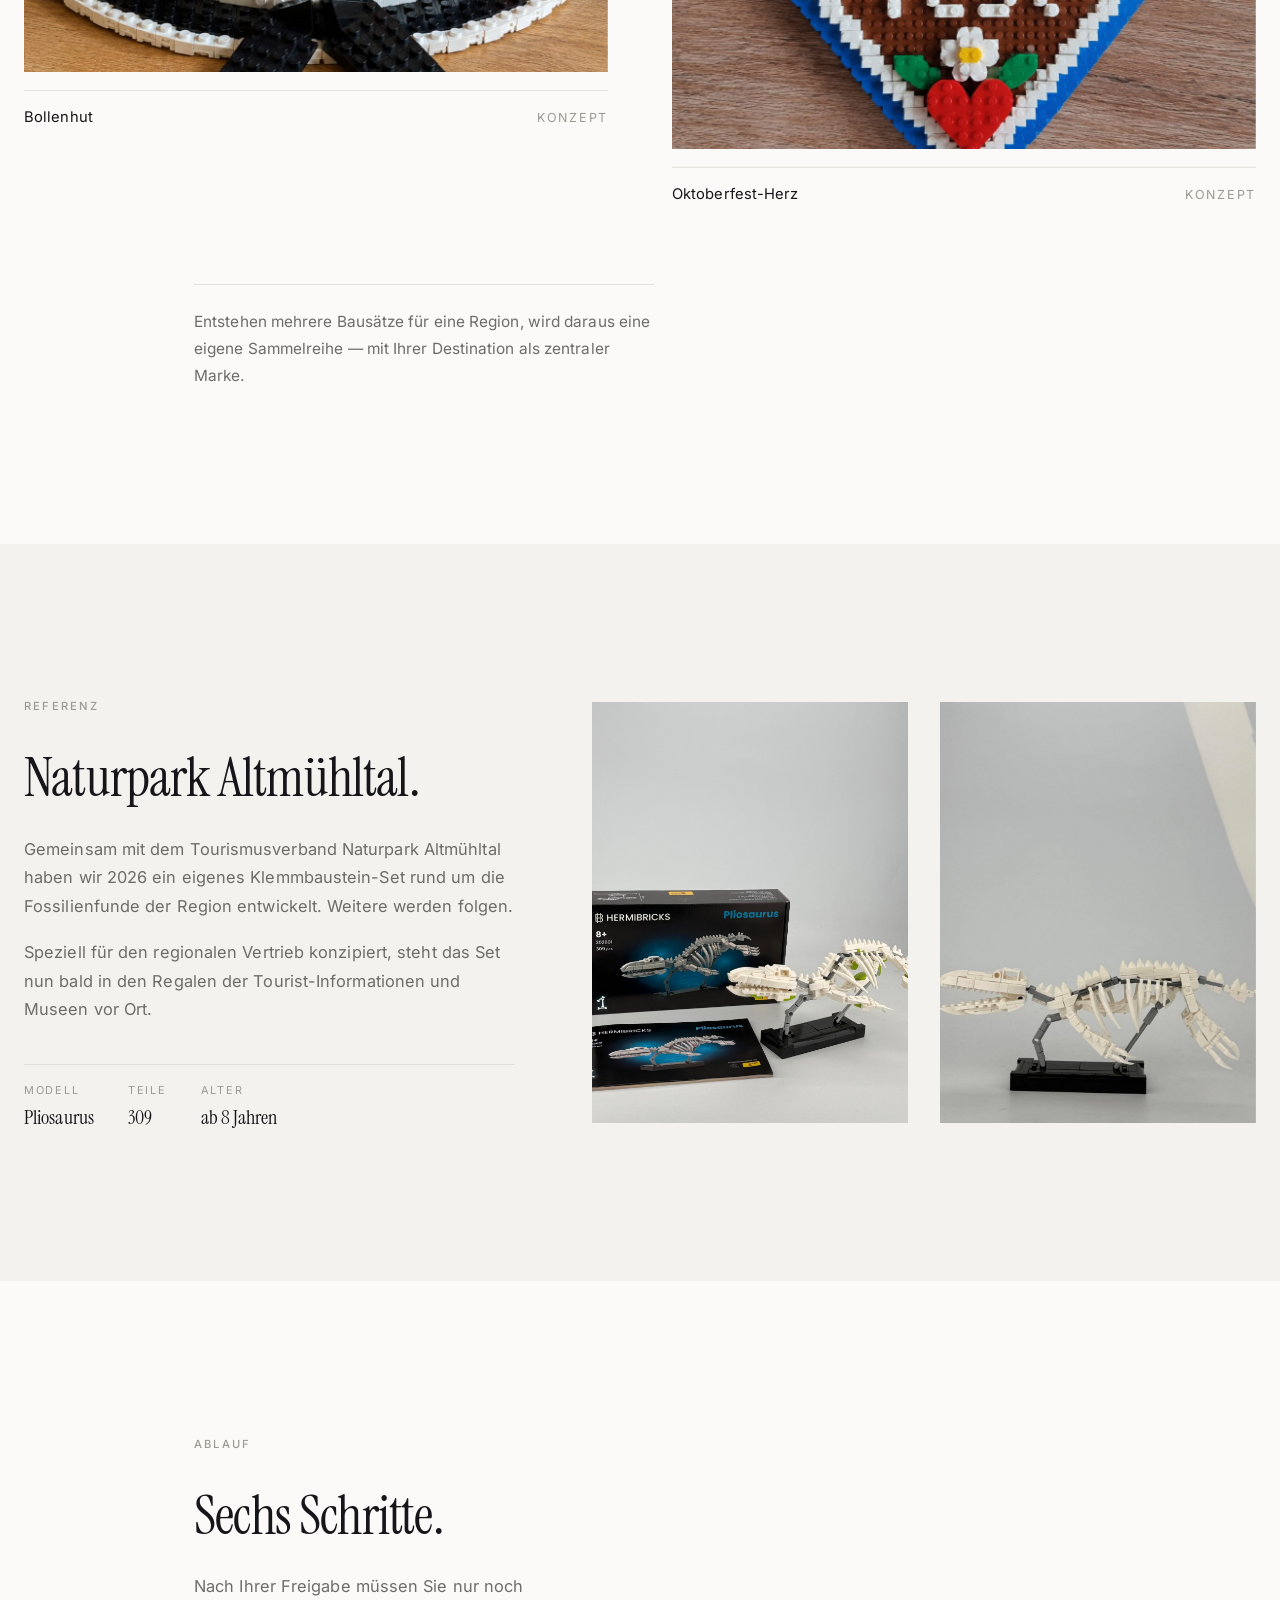
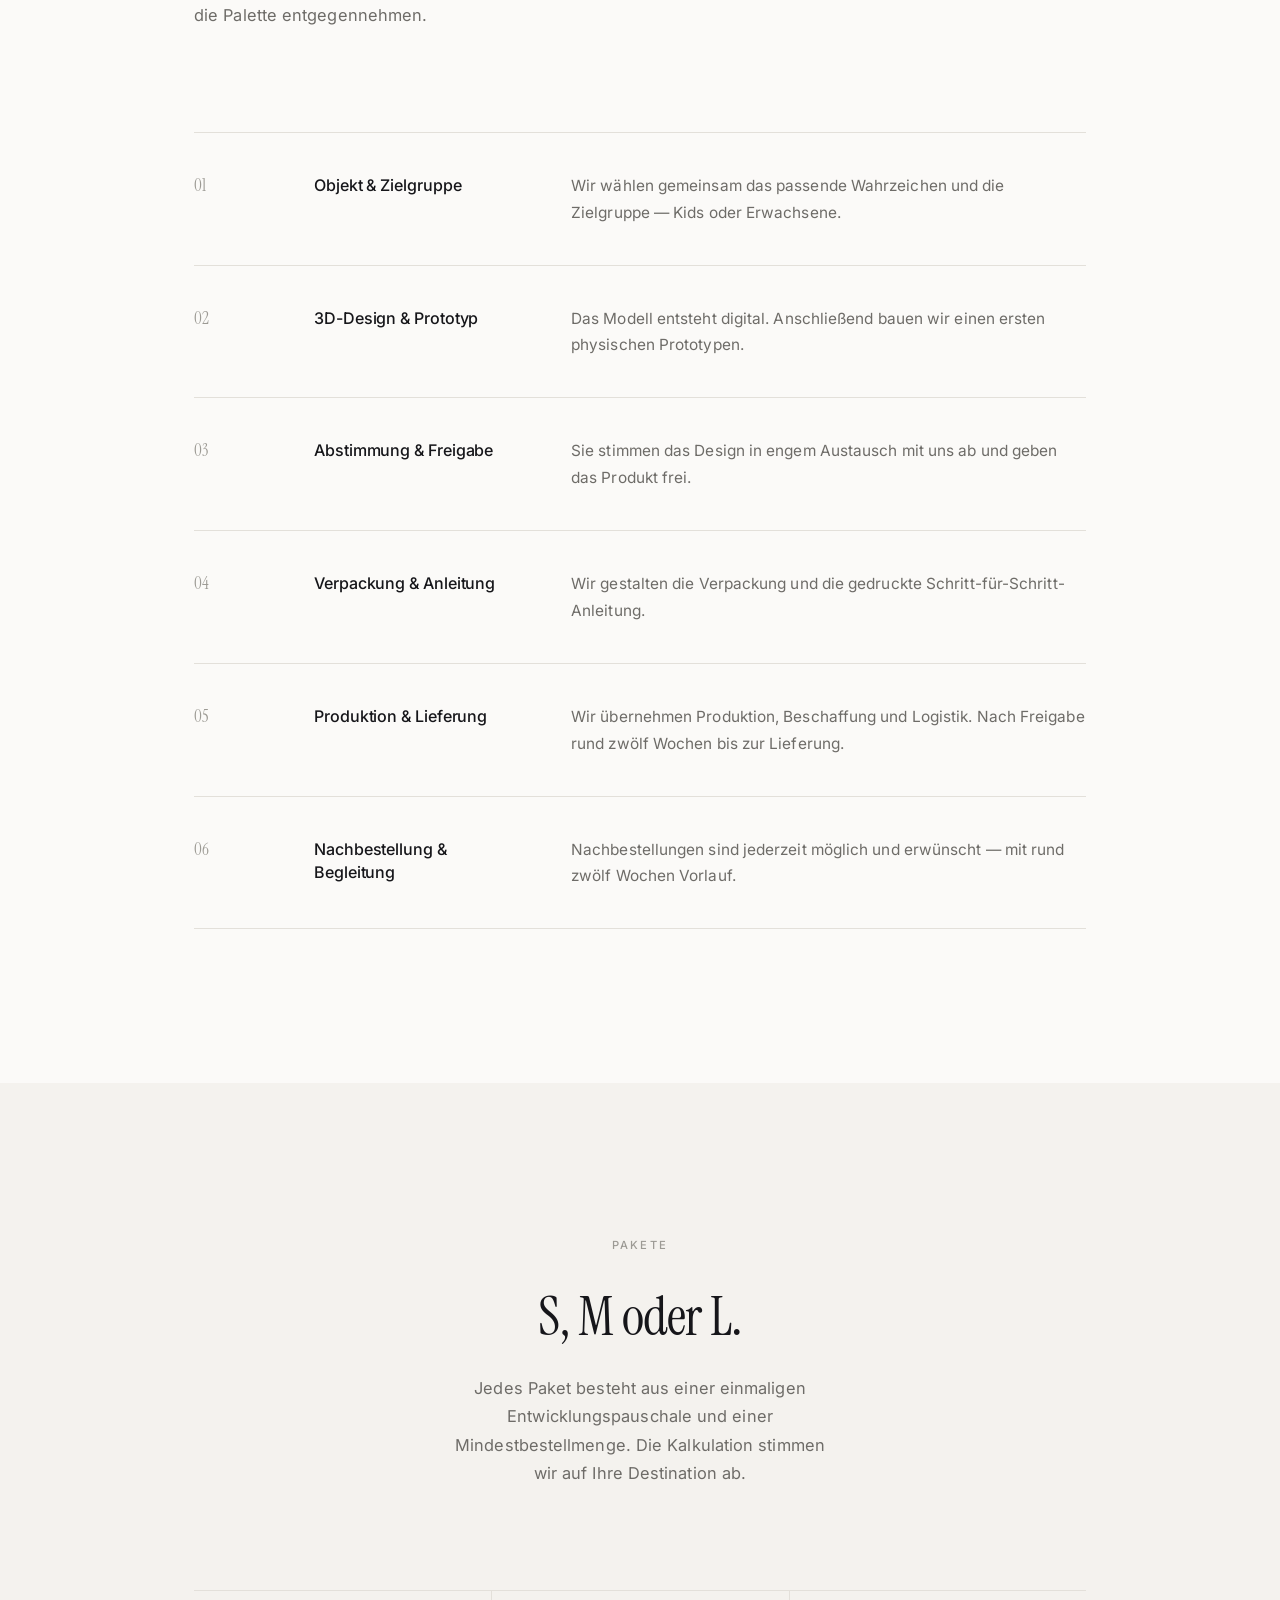
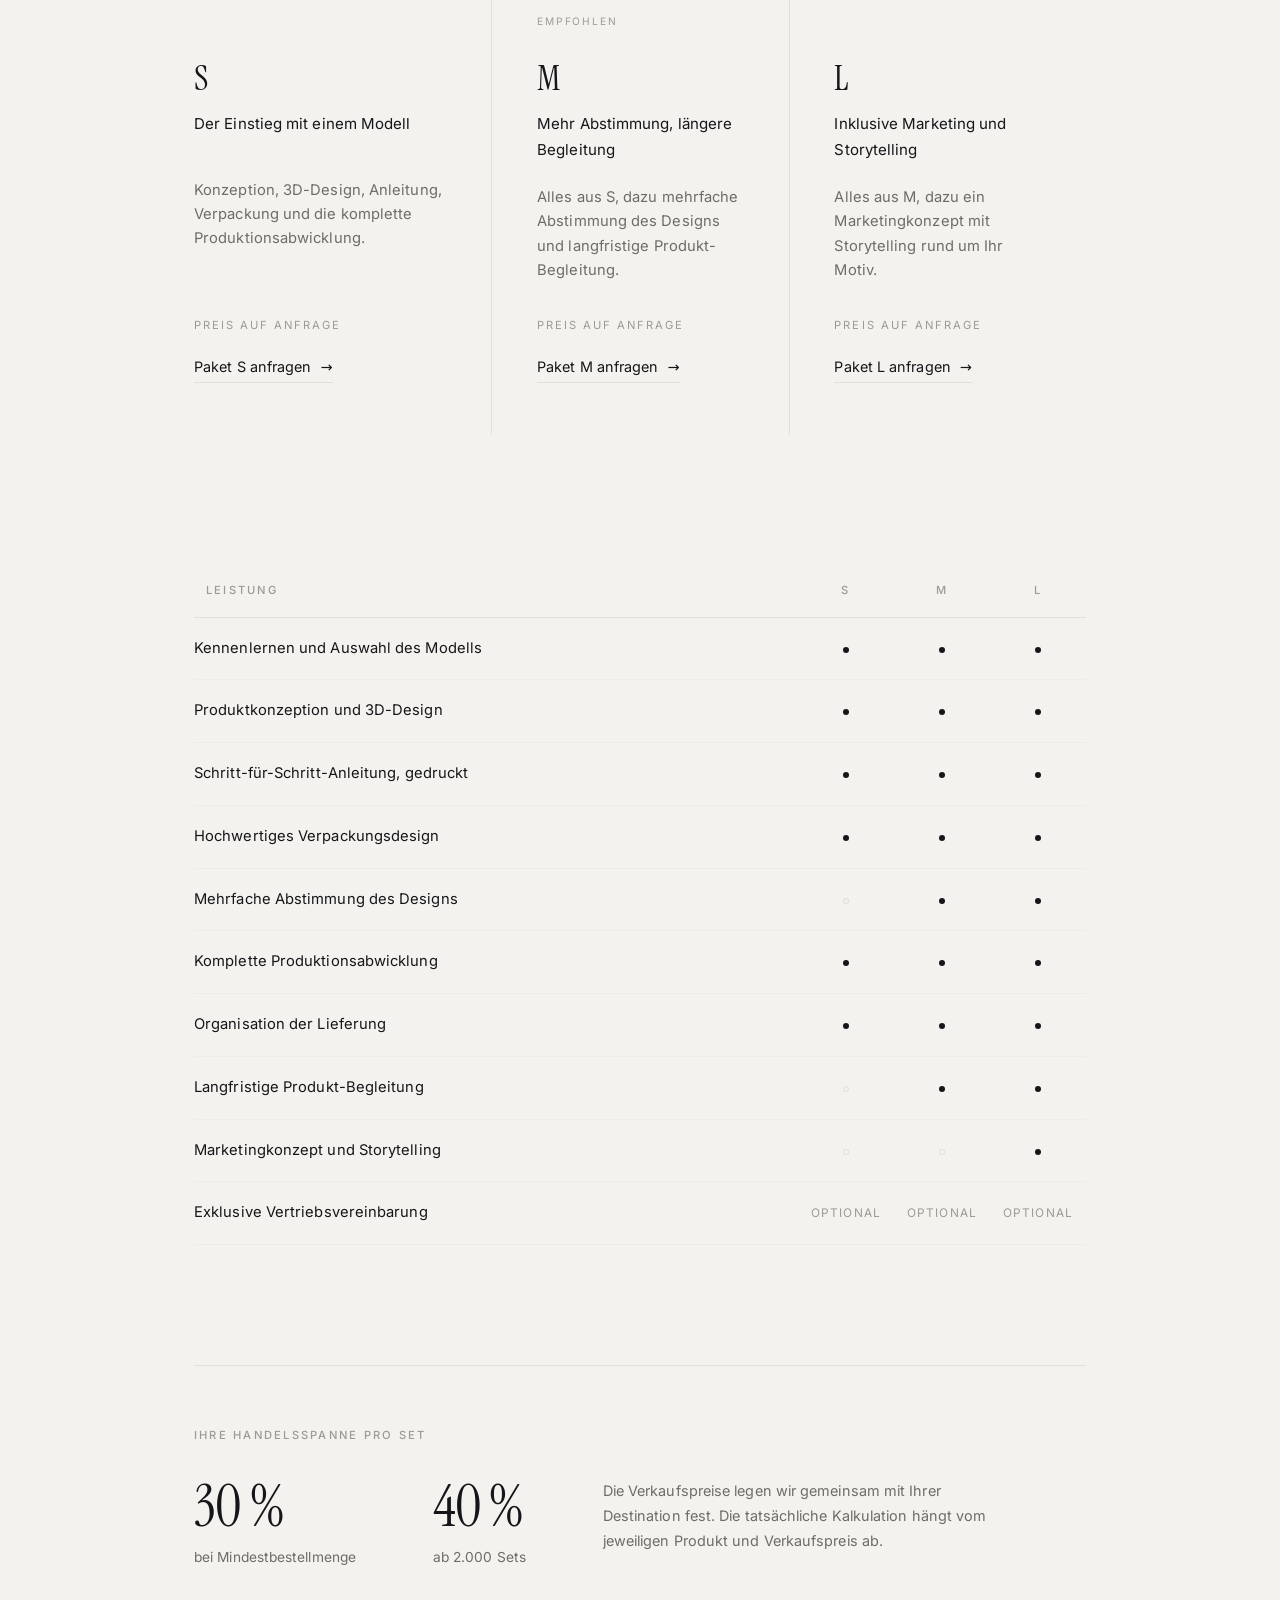
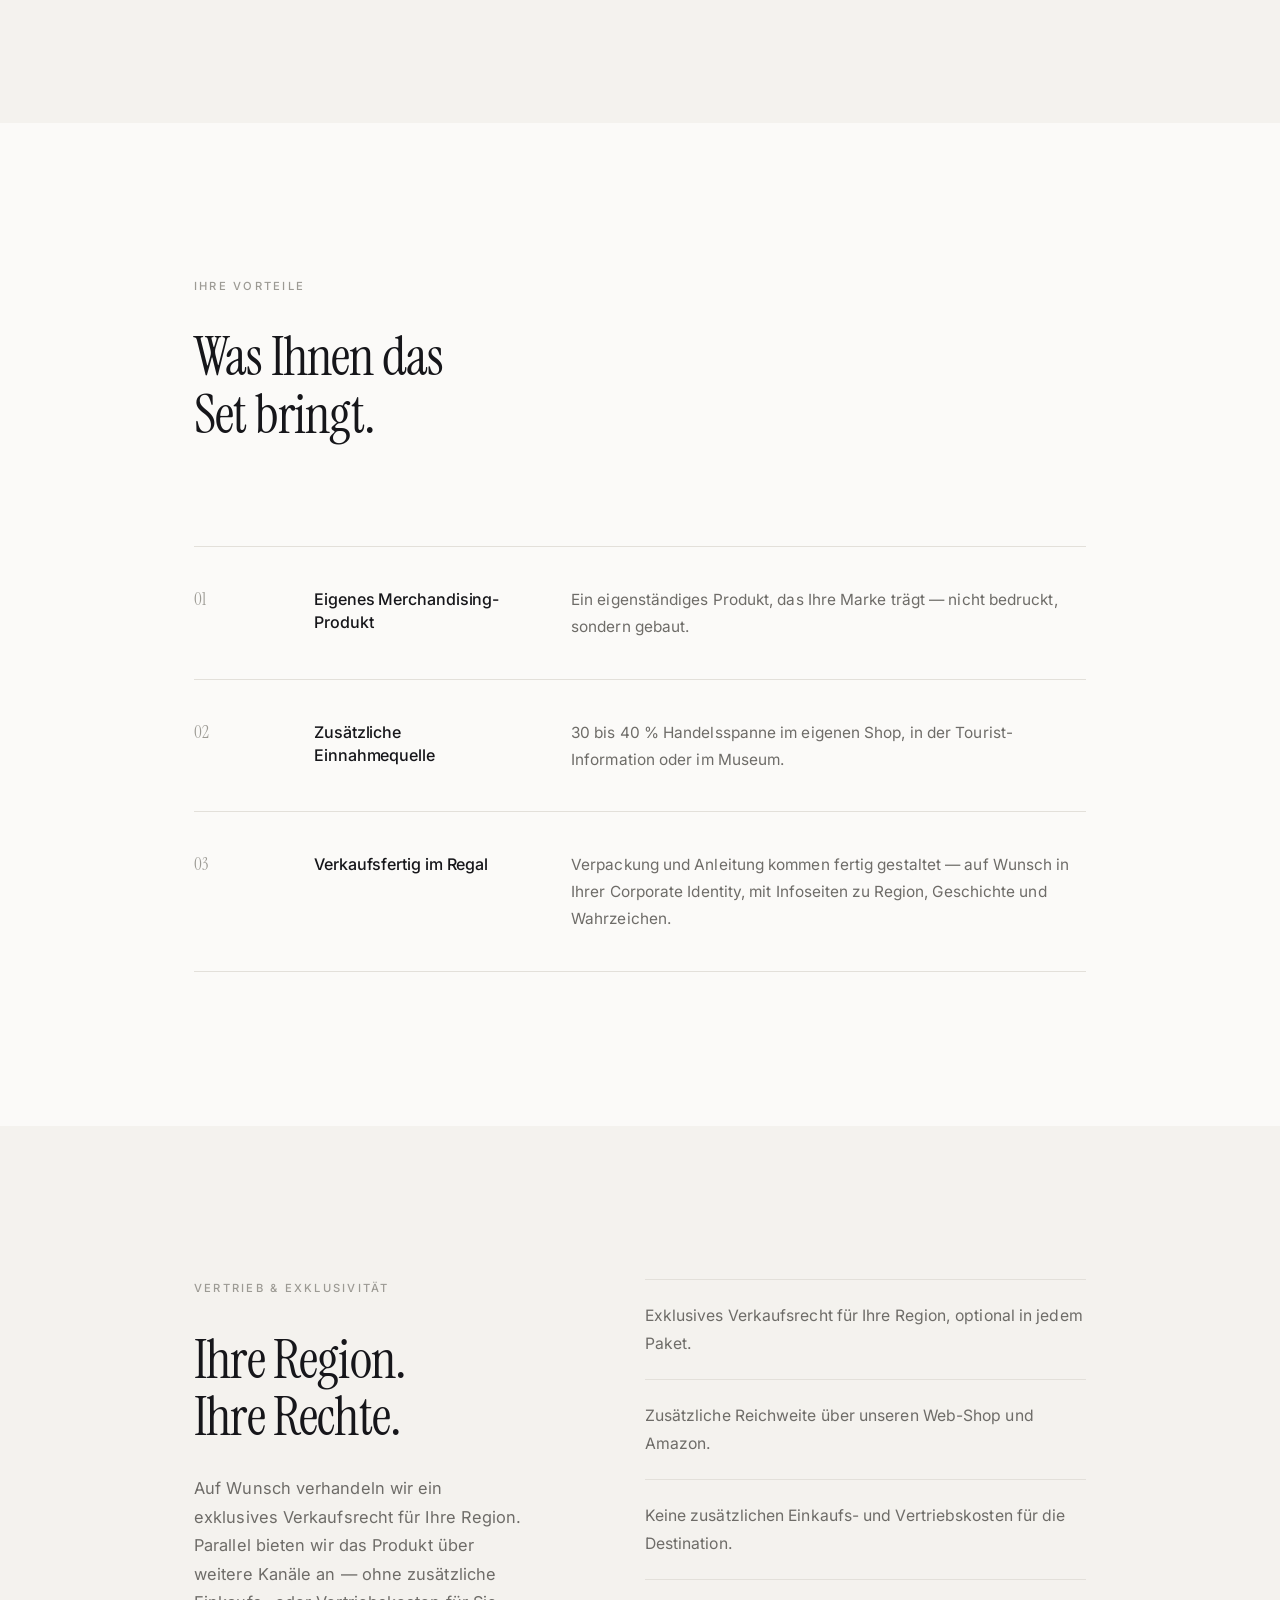
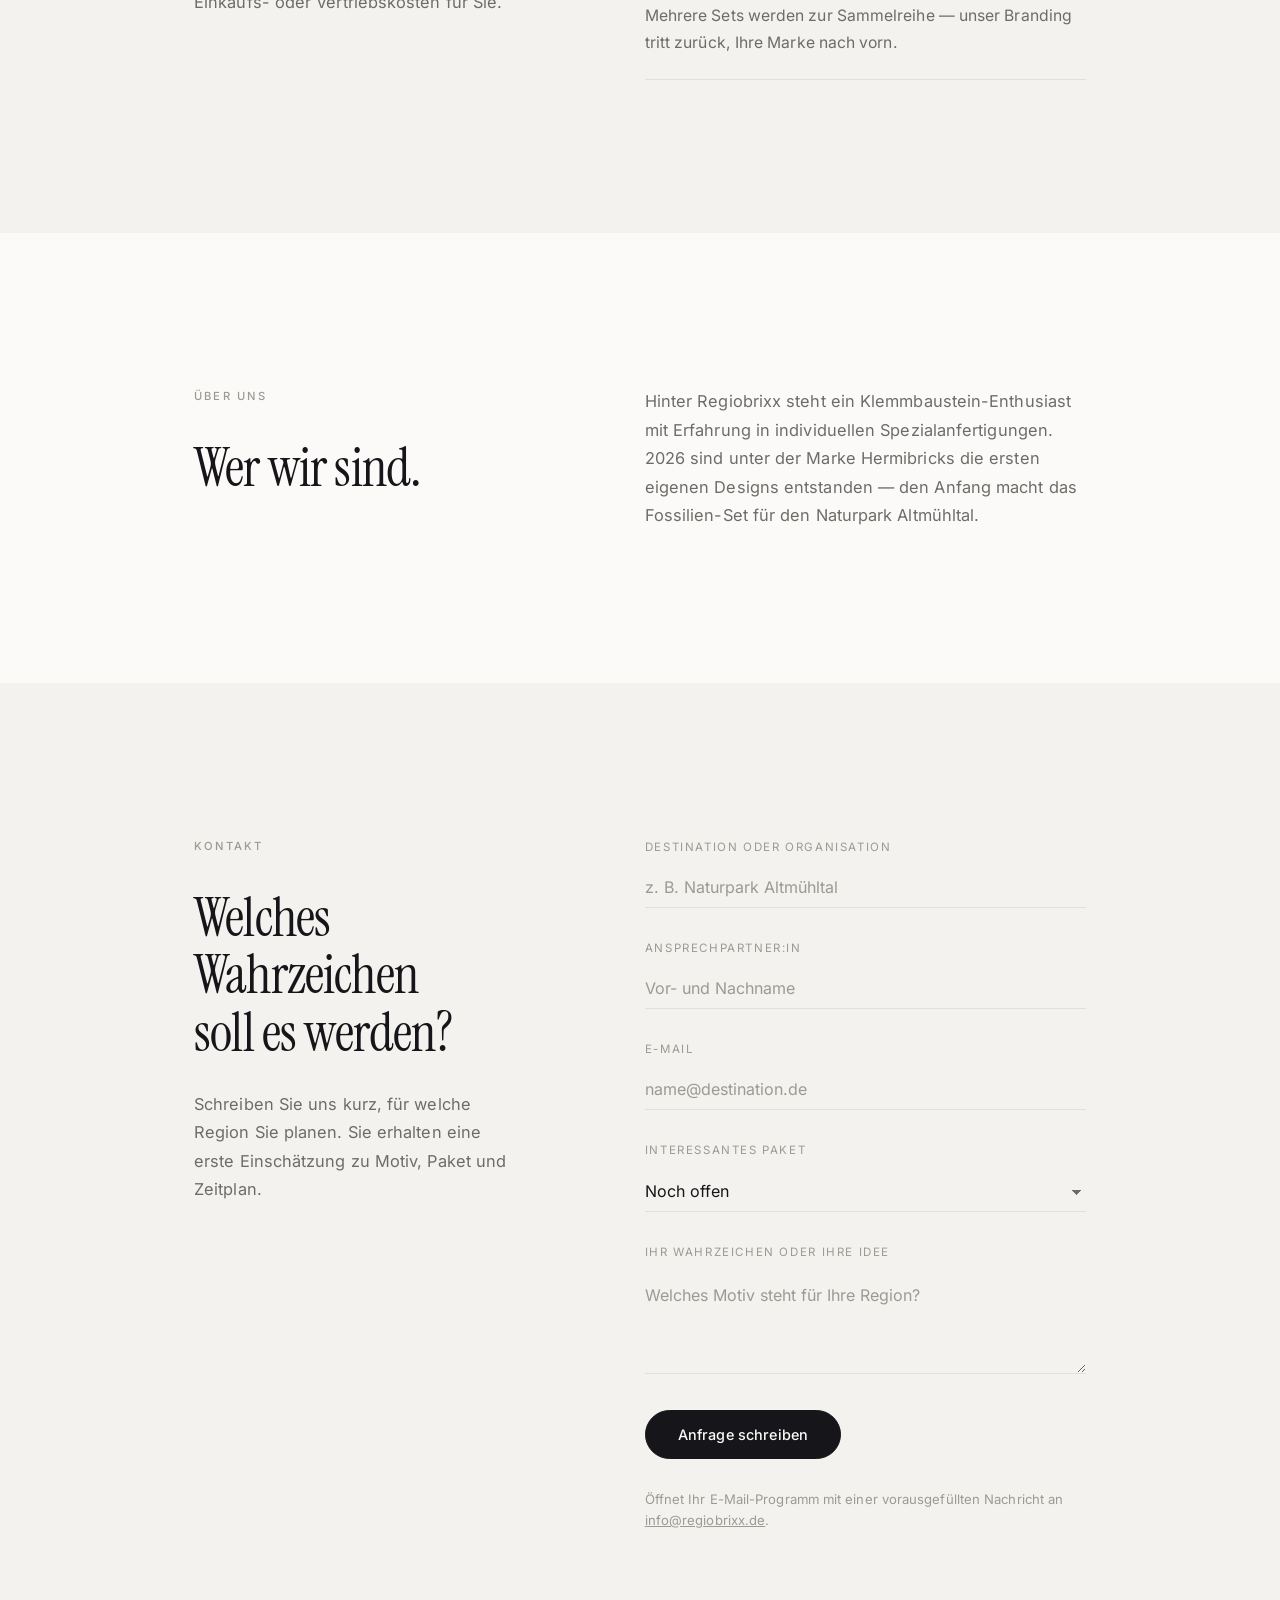
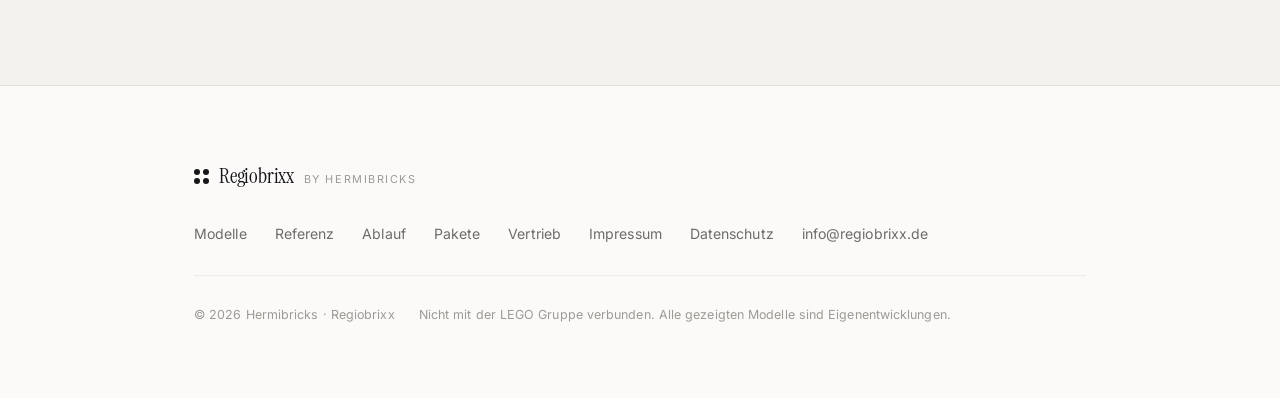
==== commit 61fd019d: "Richte die Domain regiobrixx.de ein - CNAME mit regiobrixx.de, damit GitHub Pages die eigene Domain " ====
--- a/index.html
+++ b/index.html
@@ -8,8 +8,10 @@
 <meta name="theme-color" content="#FBFAF8">
 <meta property="og:title" content="Regiobrixx — Ihre Region. Als Set zum Mitnehmen.">
 <meta property="og:description" content="Individuelle Klemmbaustein-Sets für touristische Destinationen.">
-<meta property="og:image" content="images/kollektion.jpg">
+<meta property="og:image" content="https://regiobrixx.de/images/kollektion.jpg">
 <meta property="og:type" content="website">
+<meta property="og:url" content="https://regiobrixx.de/">
+<link rel="canonical" href="https://regiobrixx.de/">
 <link rel="icon" href="data:image/svg+xml,%3Csvg xmlns='http://www.w3.org/2000/svg' viewBox='0 0 32 32'%3E%3Crect width='32' height='32' fill='%23FBFAF8'/%3E%3Cg fill='%2316161A'%3E%3Ccircle cx='12' cy='12' r='3'/%3E%3Ccircle cx='20' cy='12' r='3'/%3E%3Ccircle cx='12' cy='20' r='3'/%3E%3Ccircle cx='20' cy='20' r='3'/%3E%3C/g%3E%3C/svg%3E">
 <link rel="preload" href="fonts/inter-latin.woff2" as="font" type="font/woff2" crossorigin>
 <link rel="preload" href="fonts/instrument-serif-400-latin.woff2" as="font" type="font/woff2" crossorigin>
@@ -381,7 +383,7 @@
           <textarea name="idee" rows="3" placeholder="Welches Motiv steht für Ihre Region?"></textarea>
         </label>
         <button class="btn" type="submit">Anfrage schreiben</button>
-        <p class="form-hint" id="form-hint">Öffnet Ihr E-Mail-Programm mit einer vorausgefüllten Nachricht an <a href="mailto:info@hermibricks.de">info@hermibricks.de</a>.</p>
+        <p class="form-hint" id="form-hint">Öffnet Ihr E-Mail-Programm mit einer vorausgefüllten Nachricht an <a href="mailto:info@regiobrixx.de">info@regiobrixx.de</a>.</p>
       </form>
     </div>
   </section>
@@ -399,7 +401,7 @@
       <a href="#modelle">Modelle</a><a href="#referenz">Referenz</a><a href="#ablauf">Ablauf</a>
       <a href="#pakete">Pakete</a><a href="#vertrieb">Vertrieb</a>
       <a href="impressum.html">Impressum</a><a href="datenschutz.html">Datenschutz</a>
-      <a href="mailto:info@hermibricks.de">info@hermibricks.de</a>
+      <a href="mailto:info@regiobrixx.de">info@regiobrixx.de</a>
     </nav>
     <p class="footer-legal">
       <span>© <span id="year">2026</span> Hermibricks · Regiobrixx</span>
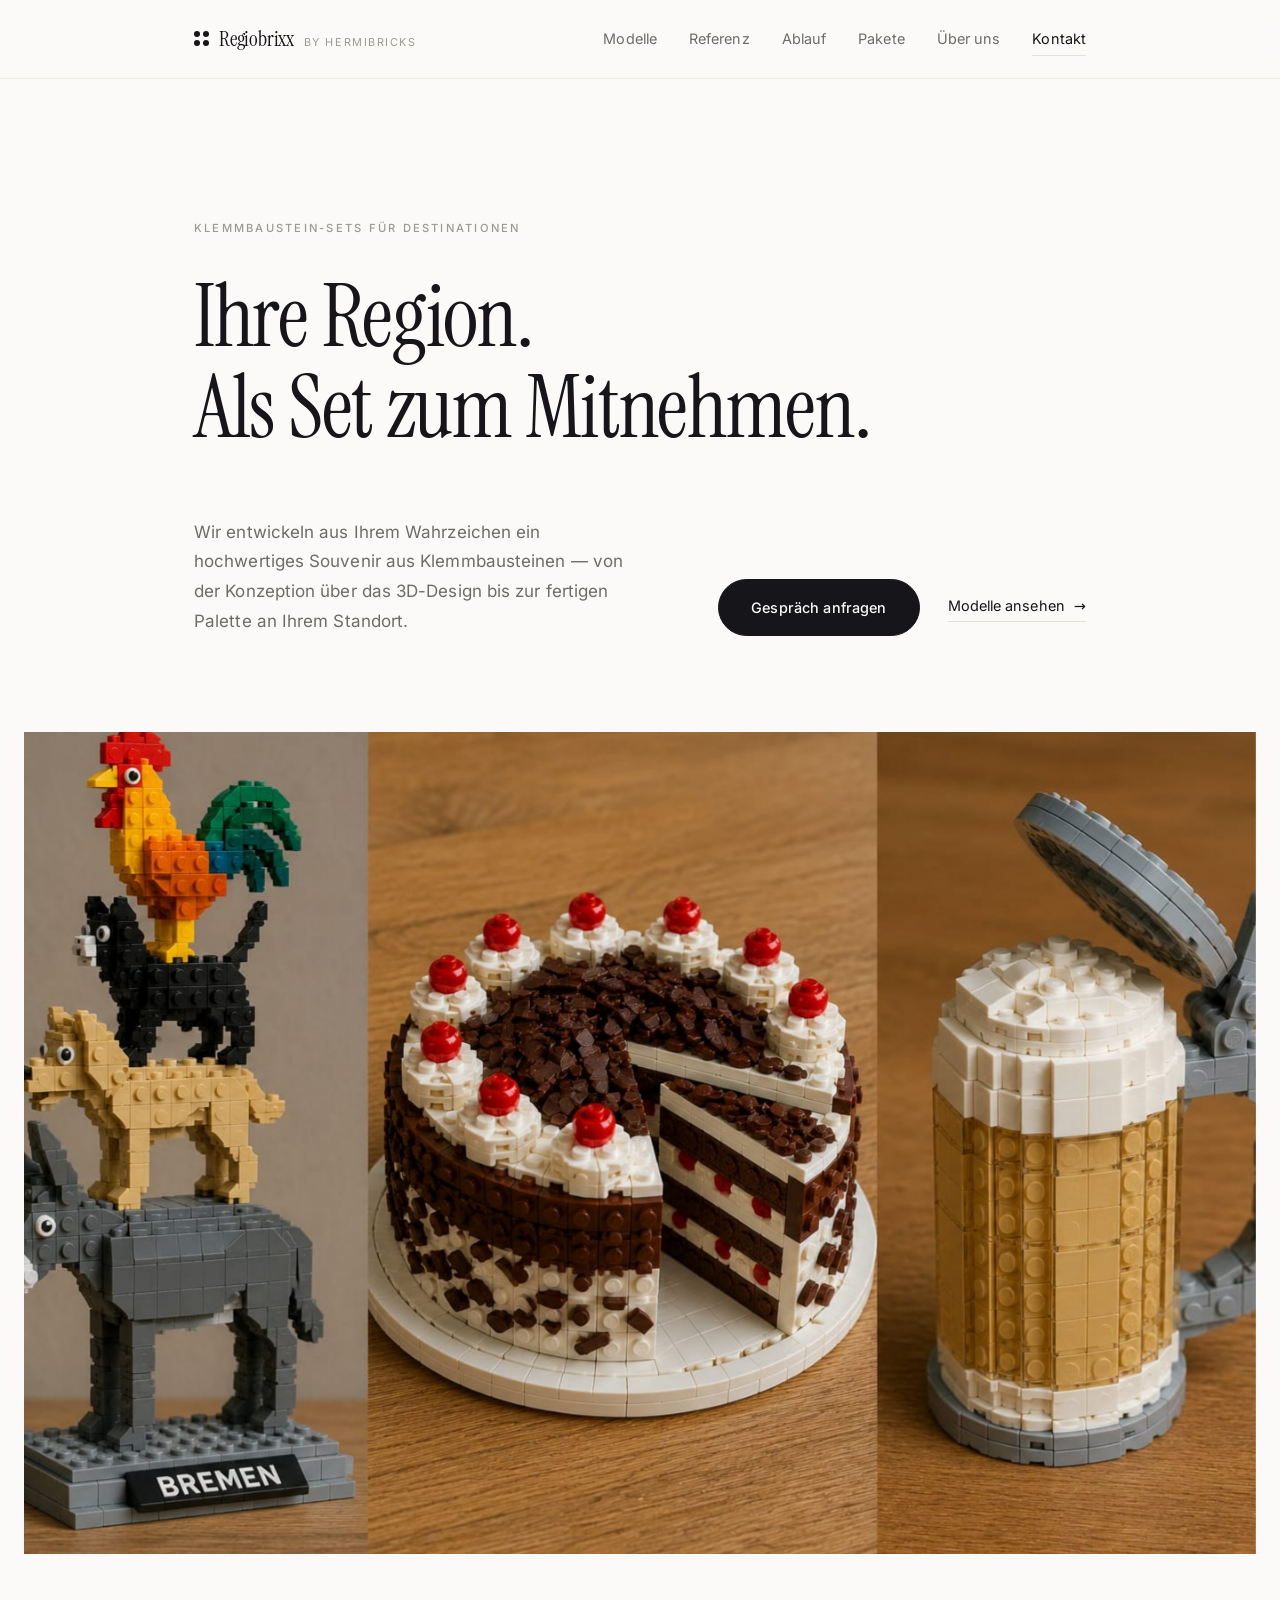
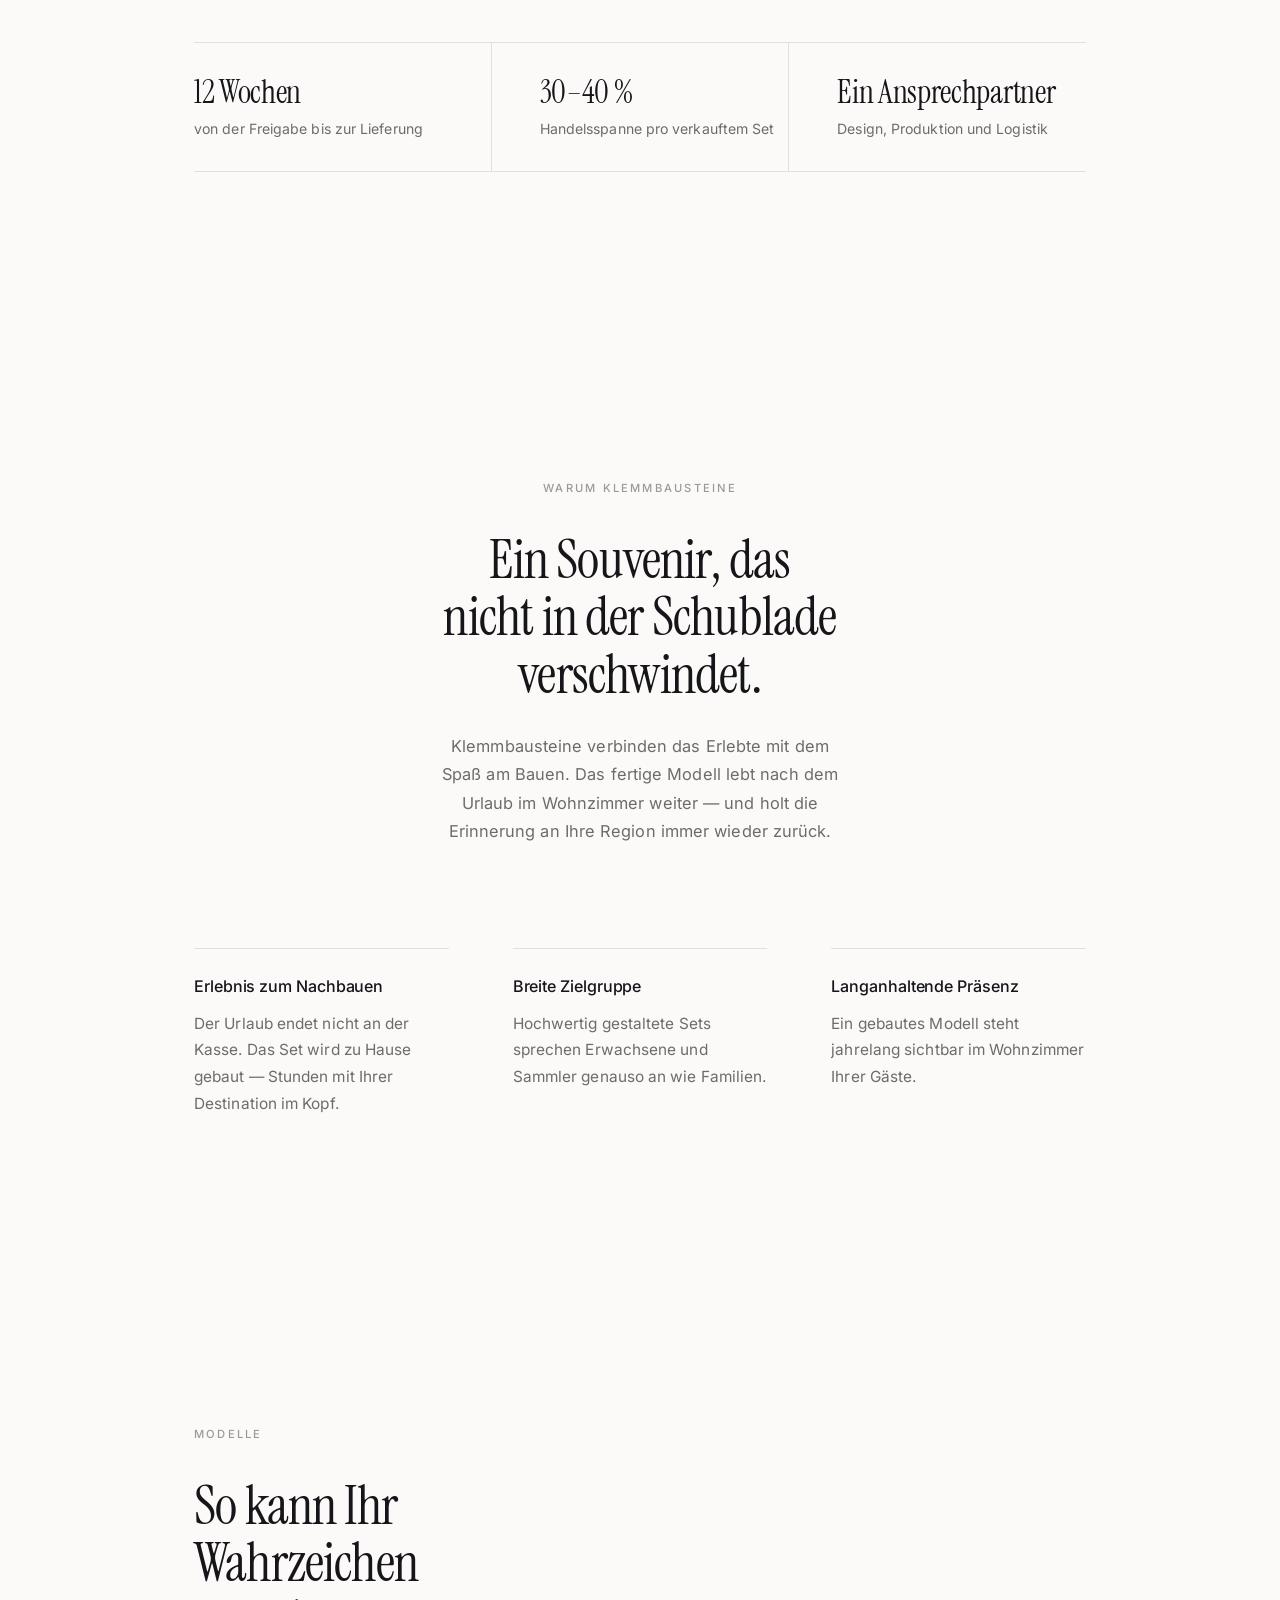
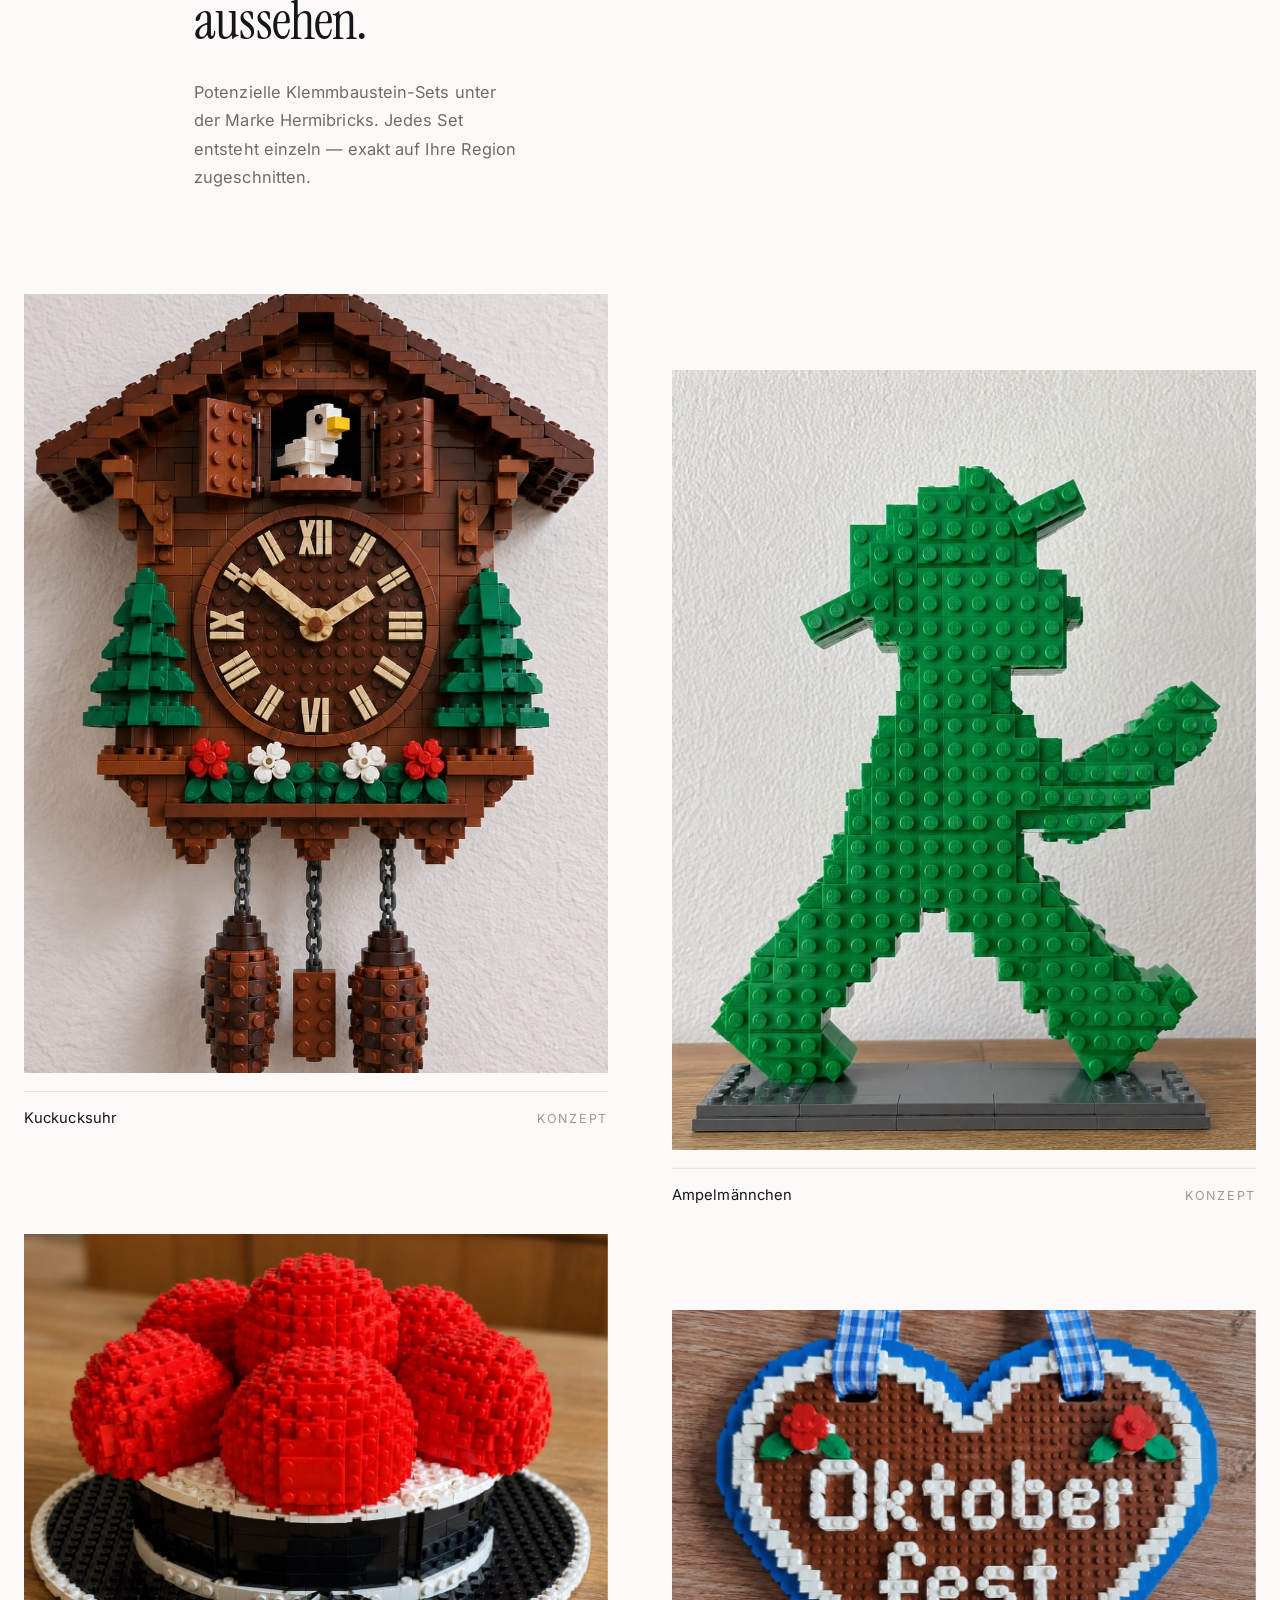
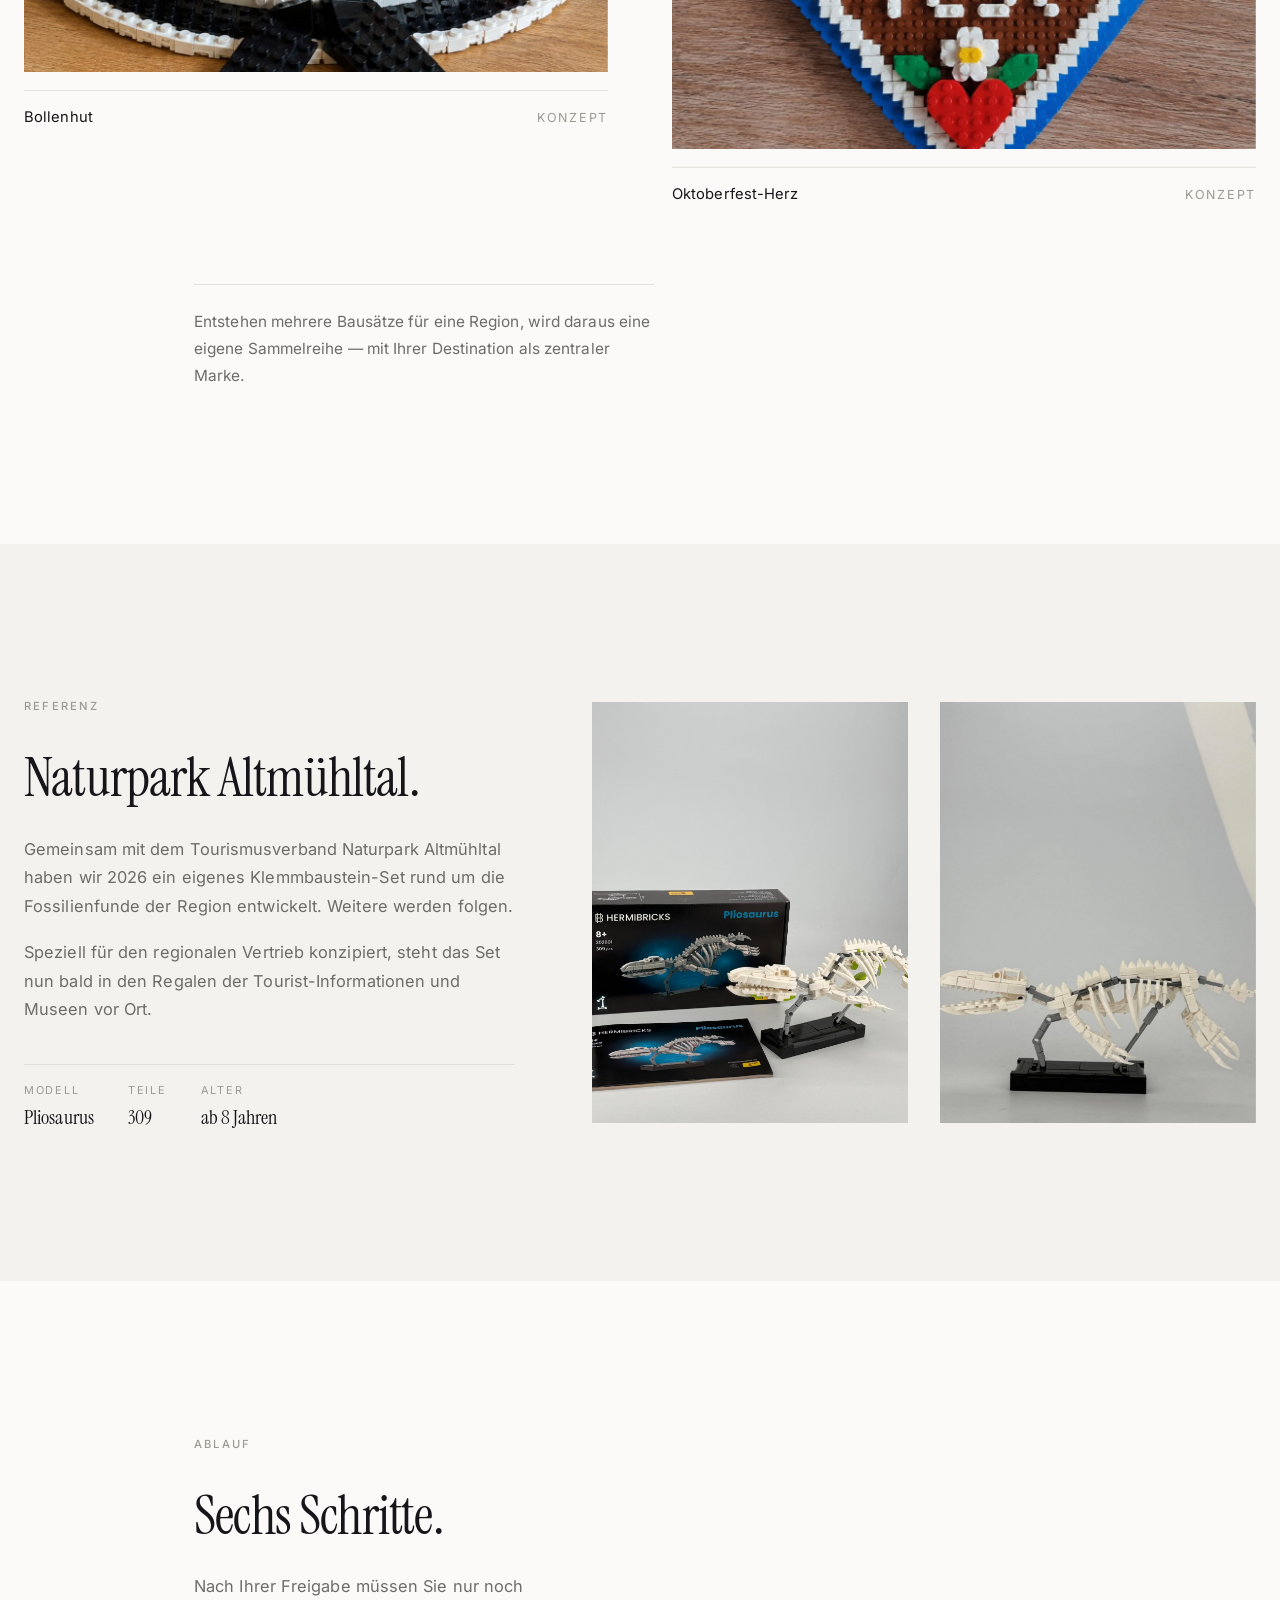
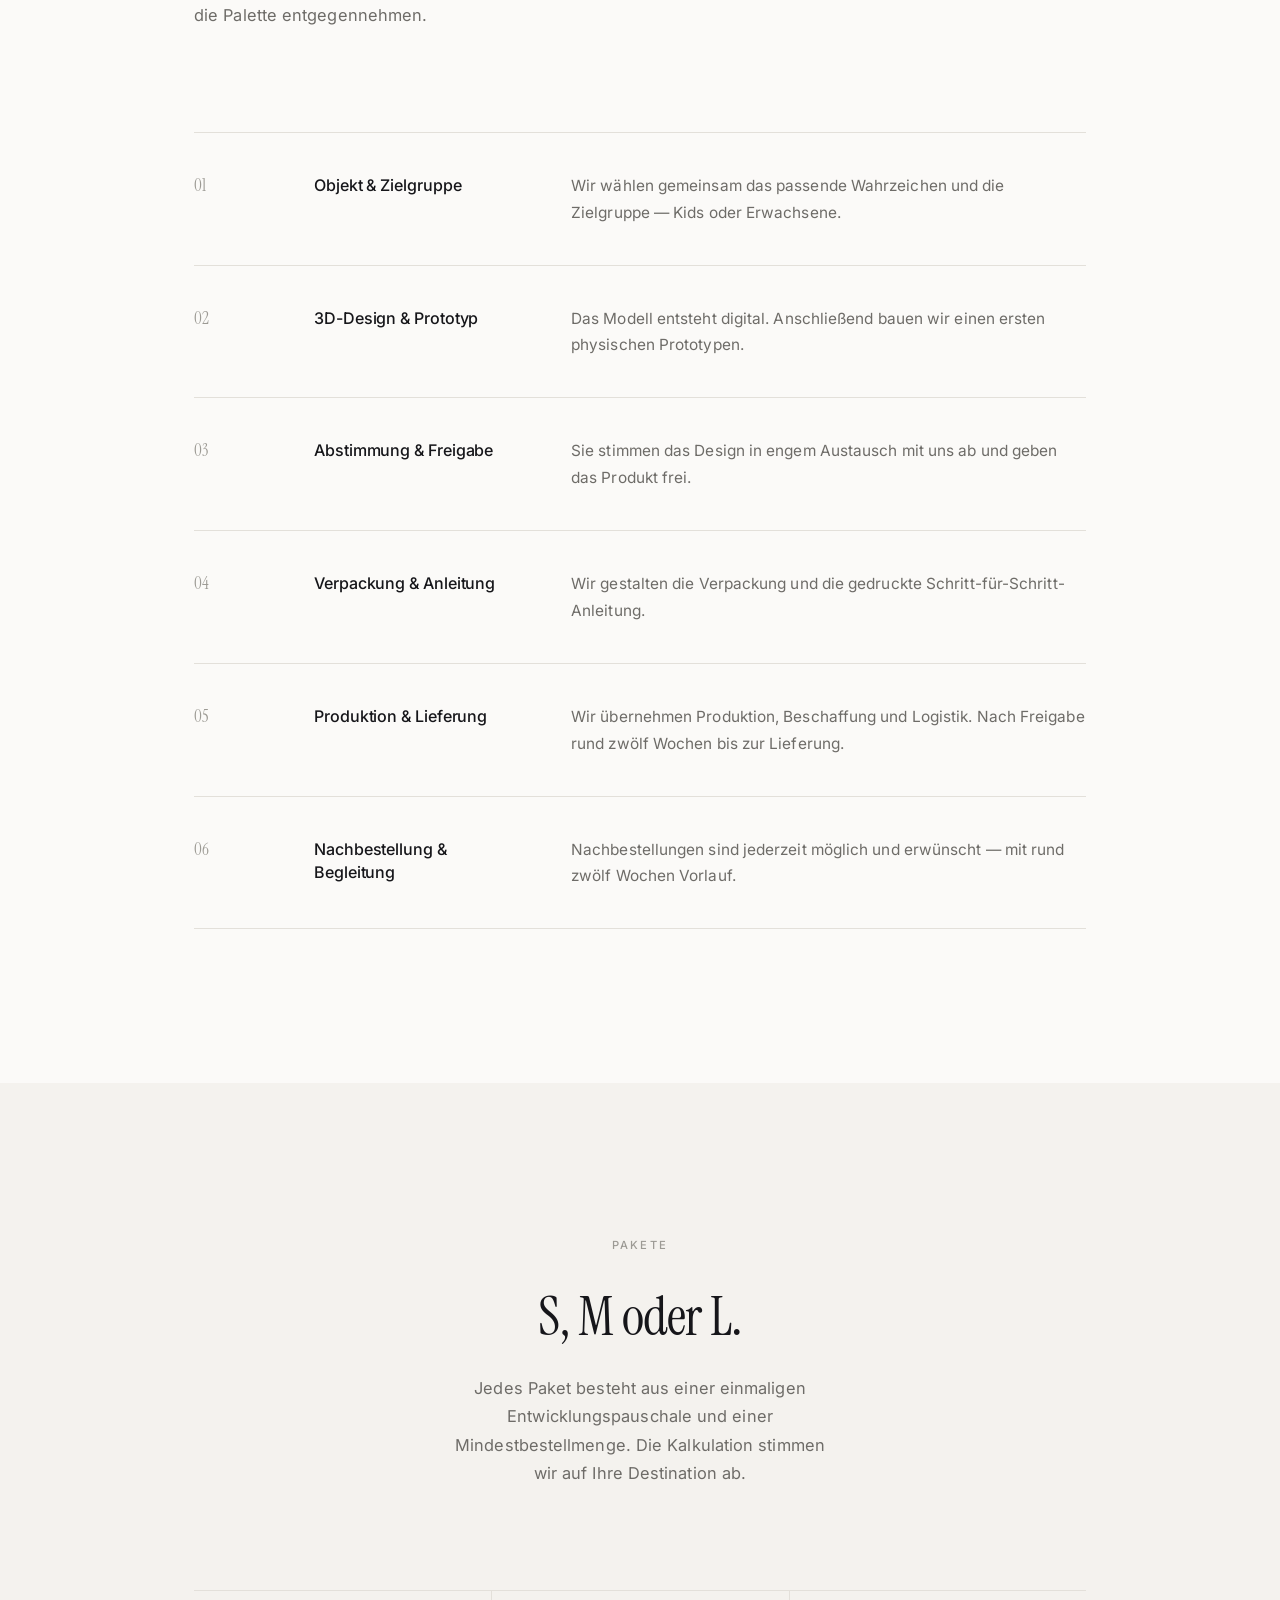
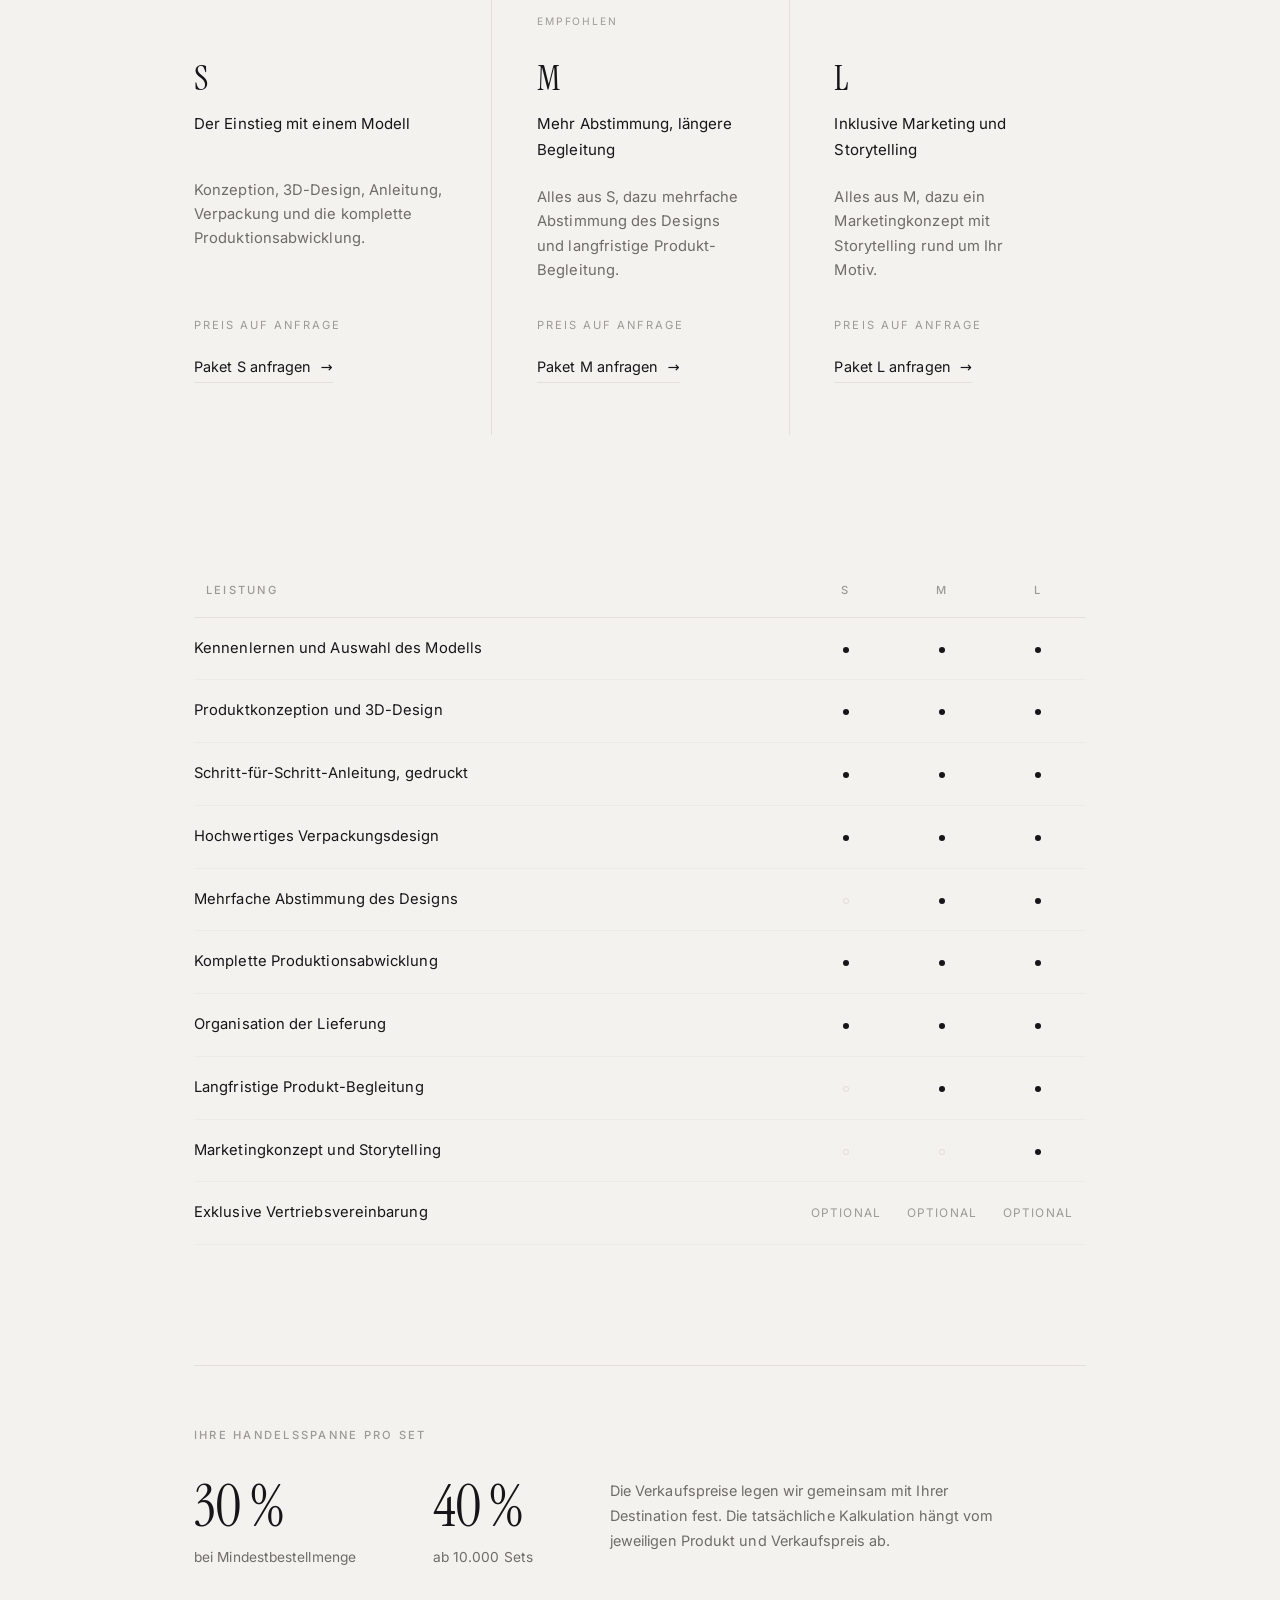
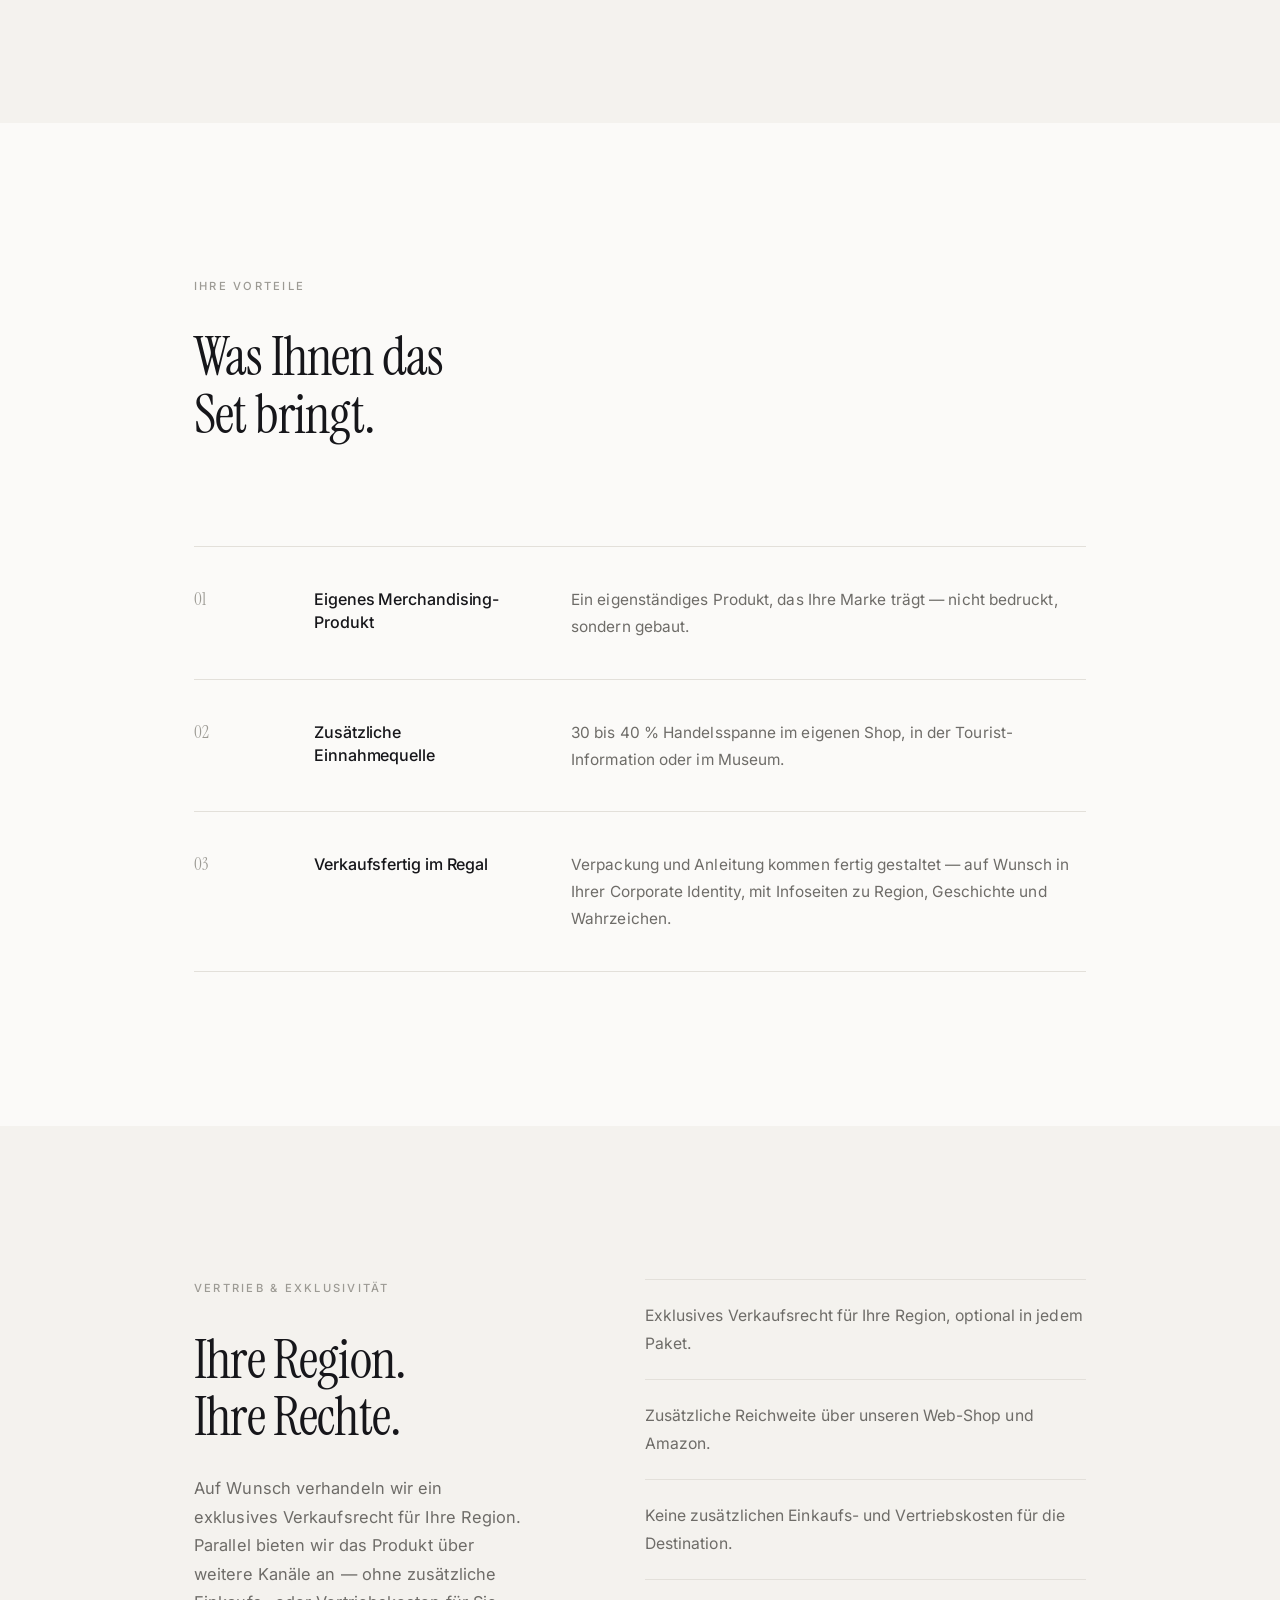
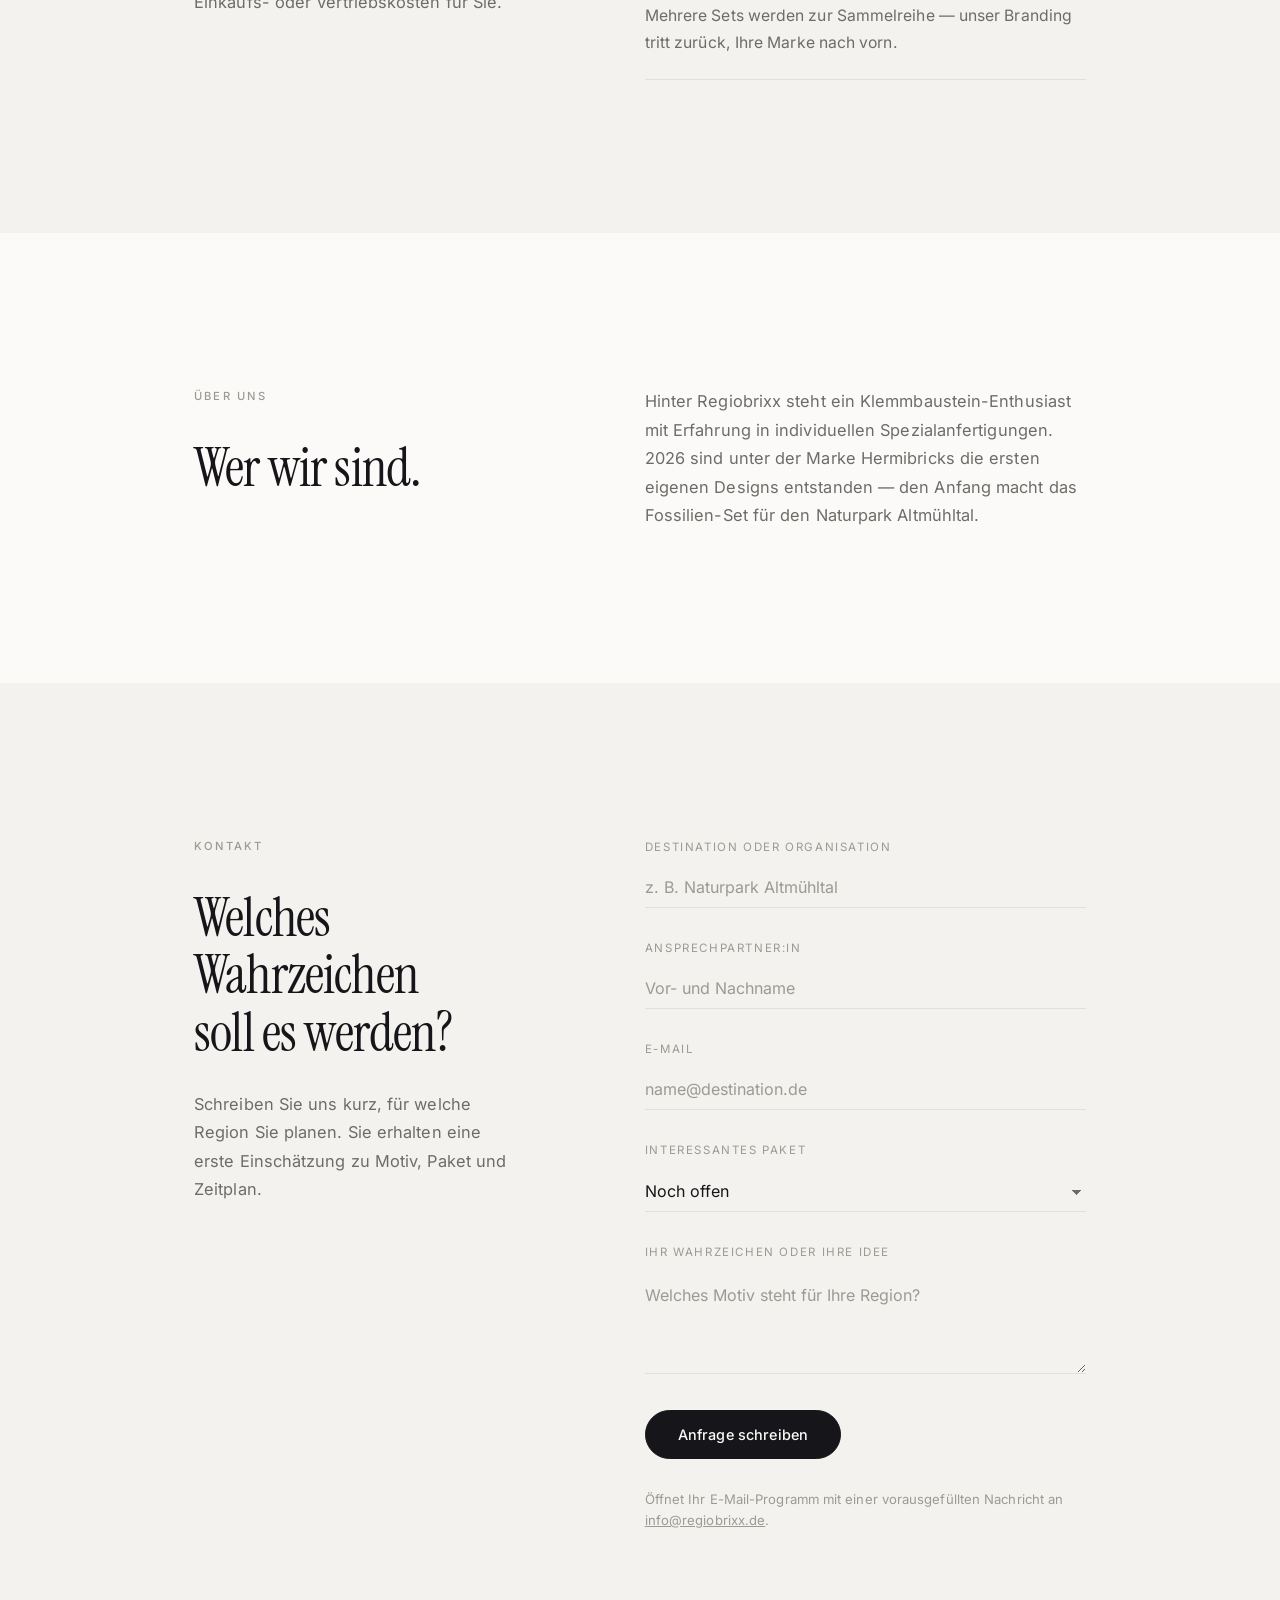
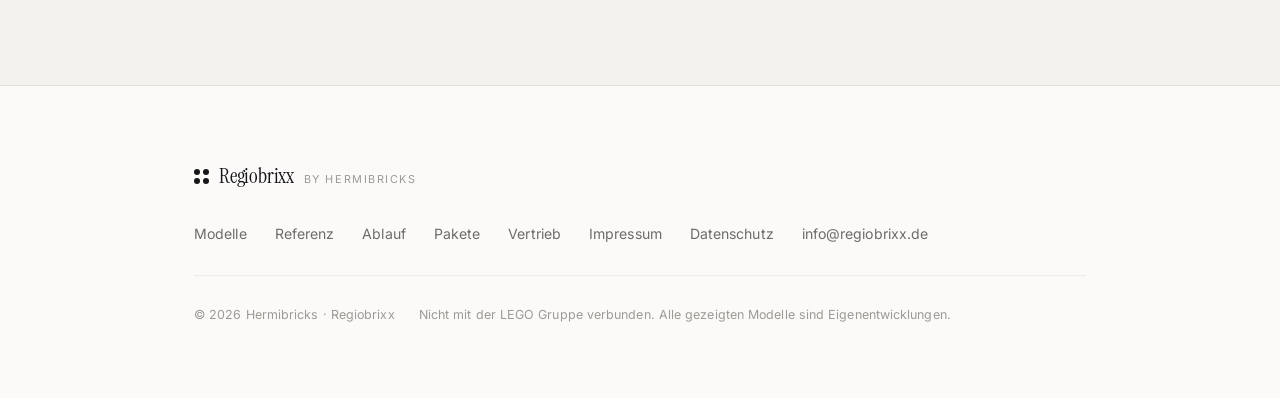
==== commit ad29c80a: "Setze die Schwelle fuer 40 % Handelsspanne auf 10.000 Sets Die hoehere Handelsspanne galt auf der Se" ====
--- a/index.html
+++ b/index.html
@@ -8,10 +8,10 @@
 <meta name="theme-color" content="#FBFAF8">
 <meta property="og:title" content="Regiobrixx — Ihre Region. Als Set zum Mitnehmen.">
 <meta property="og:description" content="Individuelle Klemmbaustein-Sets für touristische Destinationen.">
-<meta property="og:image" content="https://regiobrixx.de/images/kollektion.jpg">
+<meta property="og:image" content="https://www.regiobrixx.de/images/kollektion.jpg">
 <meta property="og:type" content="website">
-<meta property="og:url" content="https://regiobrixx.de/">
-<link rel="canonical" href="https://regiobrixx.de/">
+<meta property="og:url" content="https://www.regiobrixx.de/">
+<link rel="canonical" href="https://www.regiobrixx.de/">
 <link rel="icon" href="data:image/svg+xml,%3Csvg xmlns='http://www.w3.org/2000/svg' viewBox='0 0 32 32'%3E%3Crect width='32' height='32' fill='%23FBFAF8'/%3E%3Cg fill='%2316161A'%3E%3Ccircle cx='12' cy='12' r='3'/%3E%3Ccircle cx='20' cy='12' r='3'/%3E%3Ccircle cx='12' cy='20' r='3'/%3E%3Ccircle cx='20' cy='20' r='3'/%3E%3C/g%3E%3C/svg%3E">
 <link rel="preload" href="fonts/inter-latin.woff2" as="font" type="font/woff2" crossorigin>
 <link rel="preload" href="fonts/instrument-serif-400-latin.woff2" as="font" type="font/woff2" crossorigin>
@@ -286,7 +286,7 @@
         <p class="kicker">Ihre Handelsspanne pro Set</p>
         <div class="margins-row">
           <div><strong>30 %</strong><span>bei Mindestbestellmenge</span></div>
-          <div><strong>40 %</strong><span>ab 2.000 Sets</span></div>
+          <div><strong>40 %</strong><span>ab 10.000 Sets</span></div>
           <p class="margins-note">
             Die Verkaufspreise legen wir gemeinsam mit Ihrer Destination fest. Die tatsächliche
             Kalkulation hängt vom jeweiligen Produkt und Verkaufspreis ab.
@@ -380,7 +380,8 @@
           </select>
         </label>
         <label>Ihr Wahrzeichen oder Ihre Idee
-          <textarea name="idee" rows="3" placeholder="Welches Motiv steht für Ihre Region?"></textarea>
+          <textarea name="idee" rows="3" maxlength="1000" placeholder="Welches Motiv steht für Ihre Region?"></textarea>
+          <span class="field-count" id="idee-count" aria-live="polite" hidden></span>
         </label>
         <button class="btn" type="submit">Anfrage schreiben</button>
         <p class="form-hint" id="form-hint">Öffnet Ihr E-Mail-Programm mit einer vorausgefüllten Nachricht an <a href="mailto:info@regiobrixx.de">info@regiobrixx.de</a>.</p>
--- a/styles.css
+++ b/styles.css
@@ -338,6 +338,10 @@
   background-position:calc(100% - 9px) 19px,calc(100% - 4px) 19px;background-size:5px 5px;background-repeat:no-repeat}
 .form textarea{resize:vertical;min-height:64px;line-height:1.7}
 .form .btn{justify-self:start;margin-top:6px}
+.field-count{
+  font-size:.72rem;letter-spacing:normal;text-transform:none;
+  color:var(--ink-faint);text-align:right;
+}
 .form-hint{font-size:.82rem;color:var(--ink-faint);line-height:1.6}
 .form-hint.is-error{color:var(--ink)}
 .form-hint a{color:inherit}
